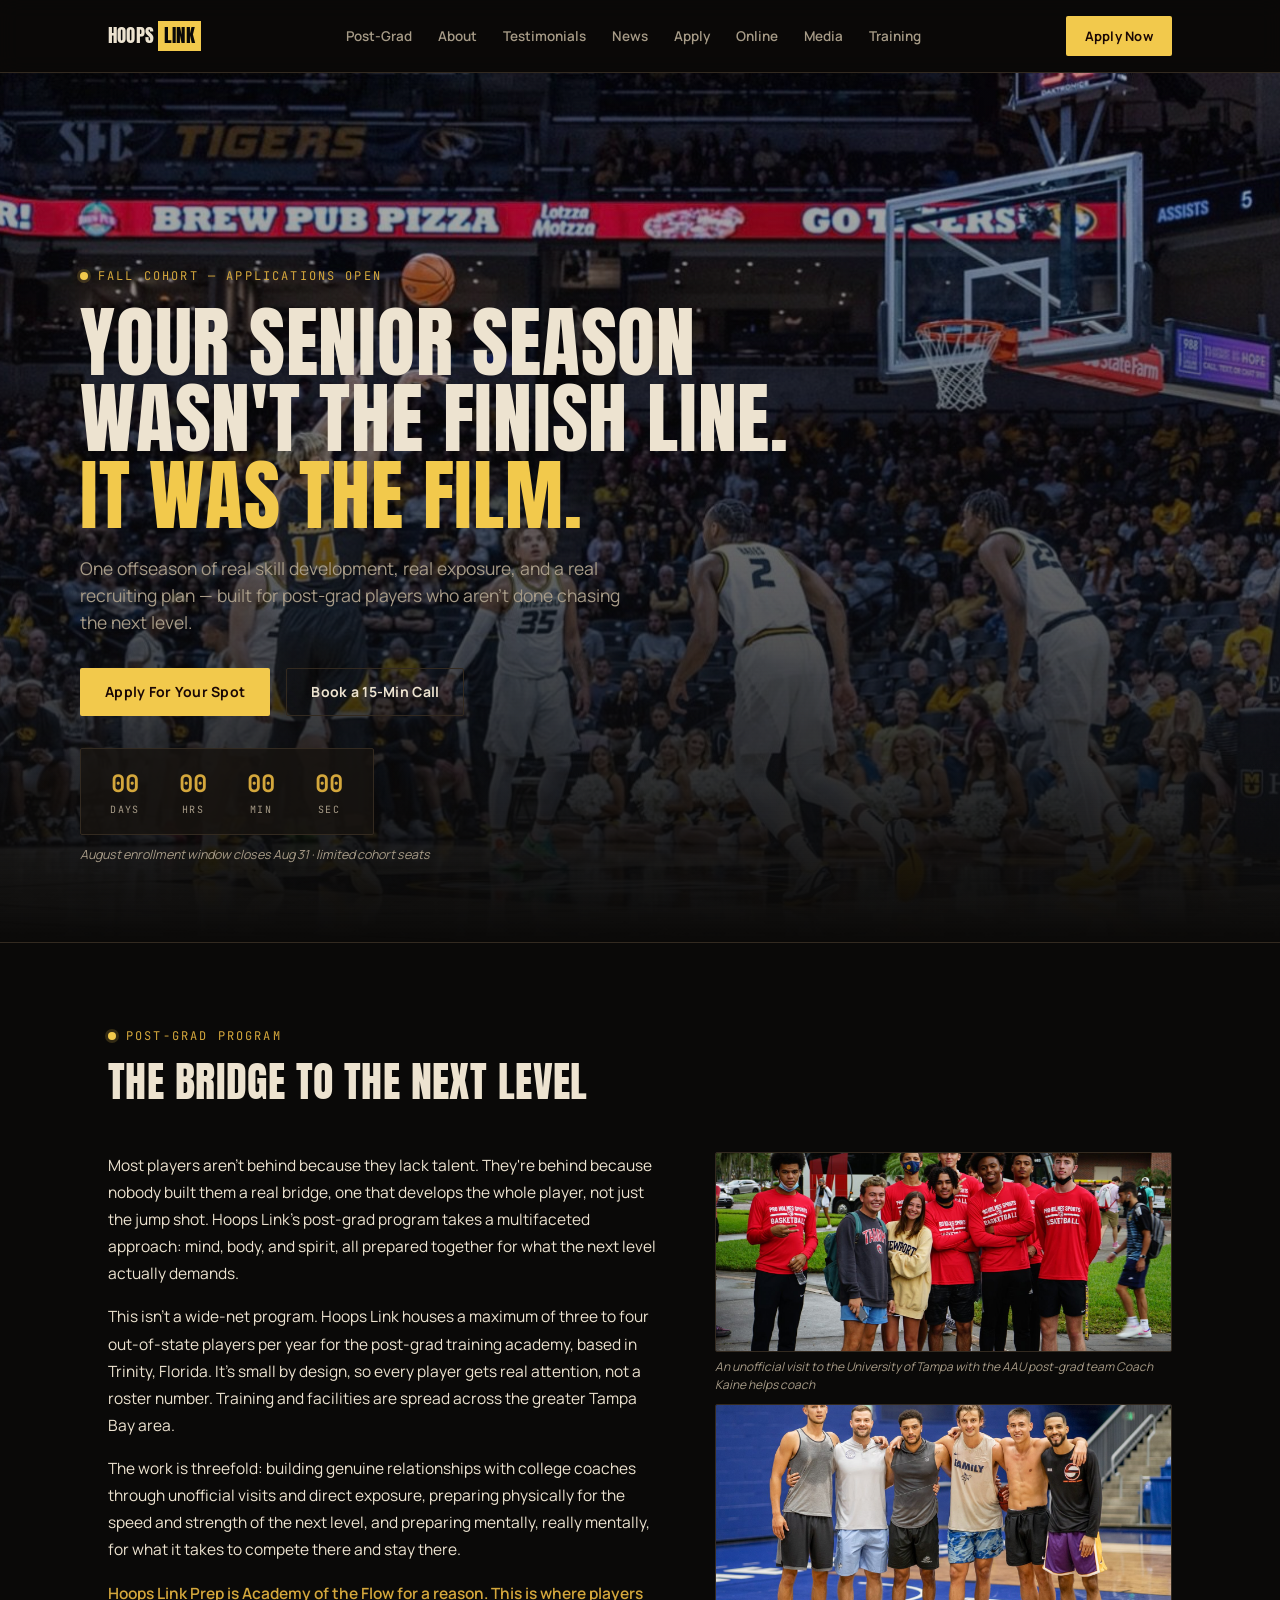
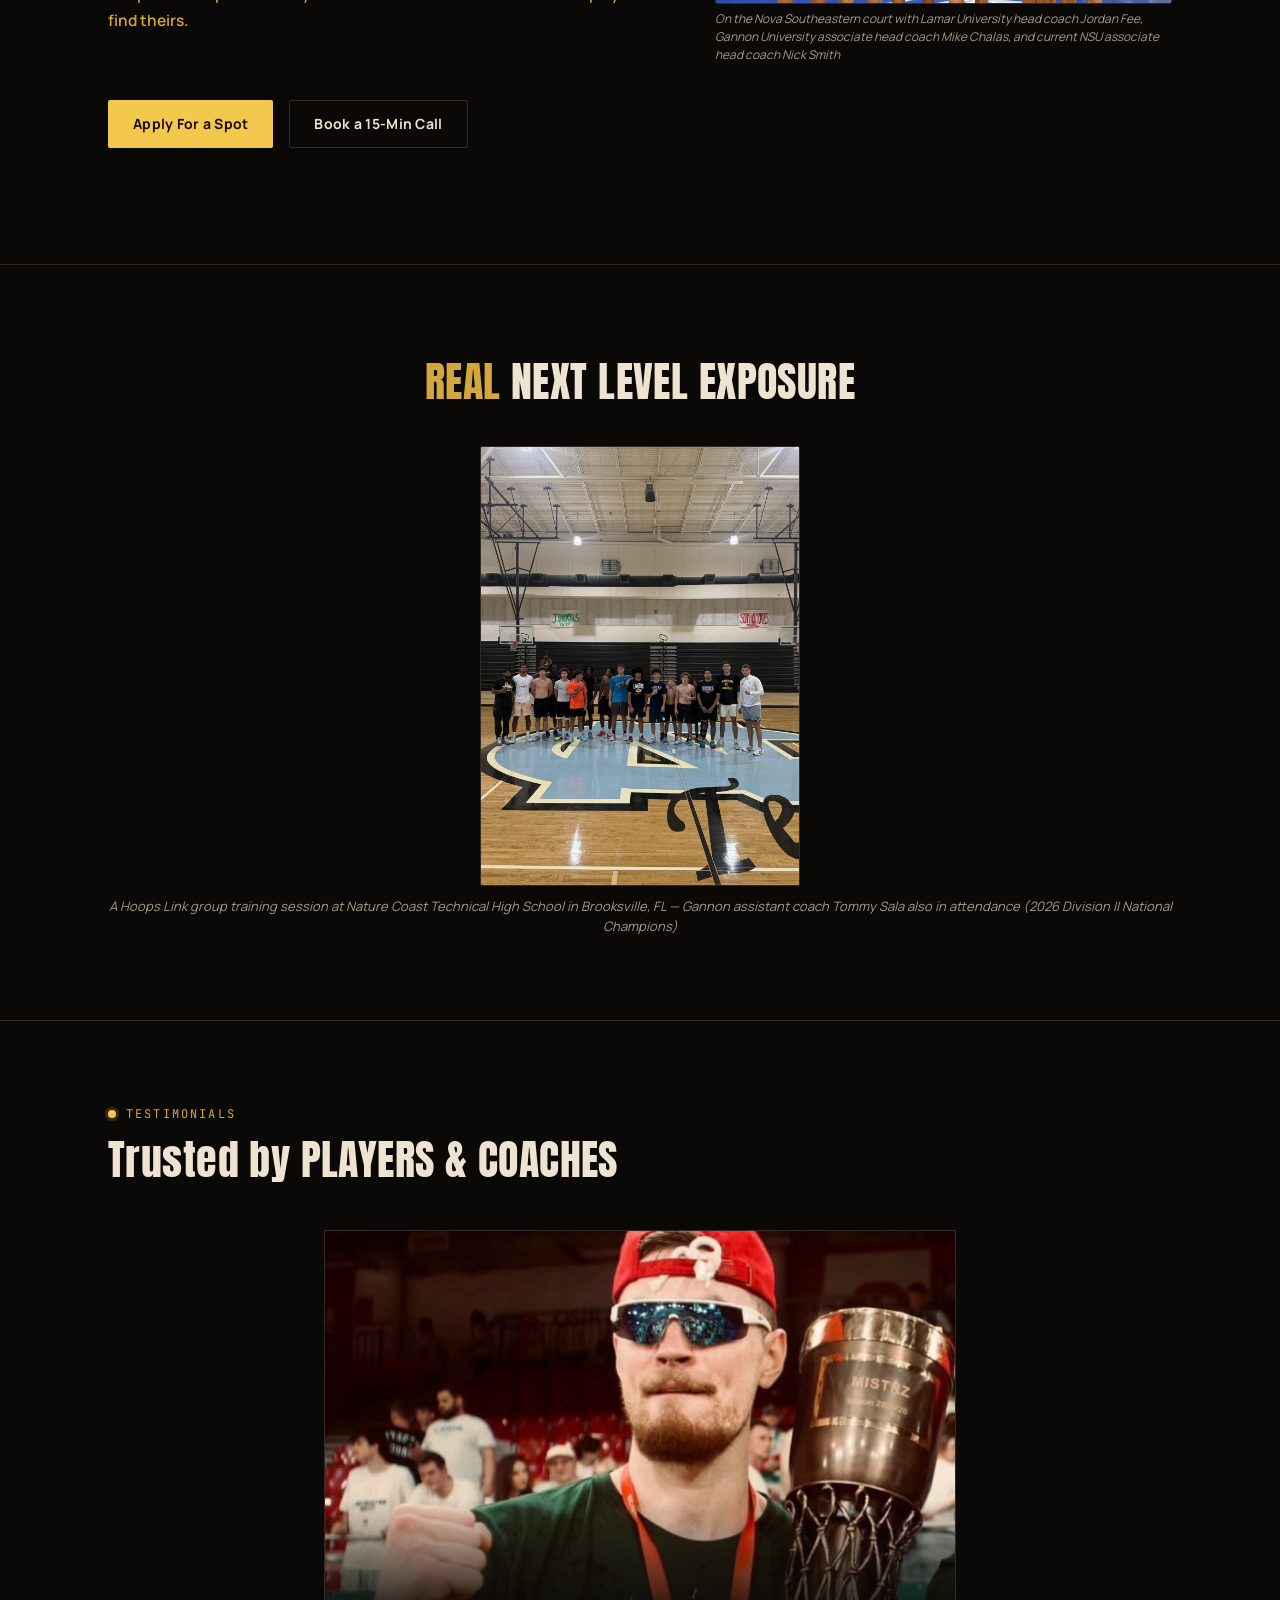
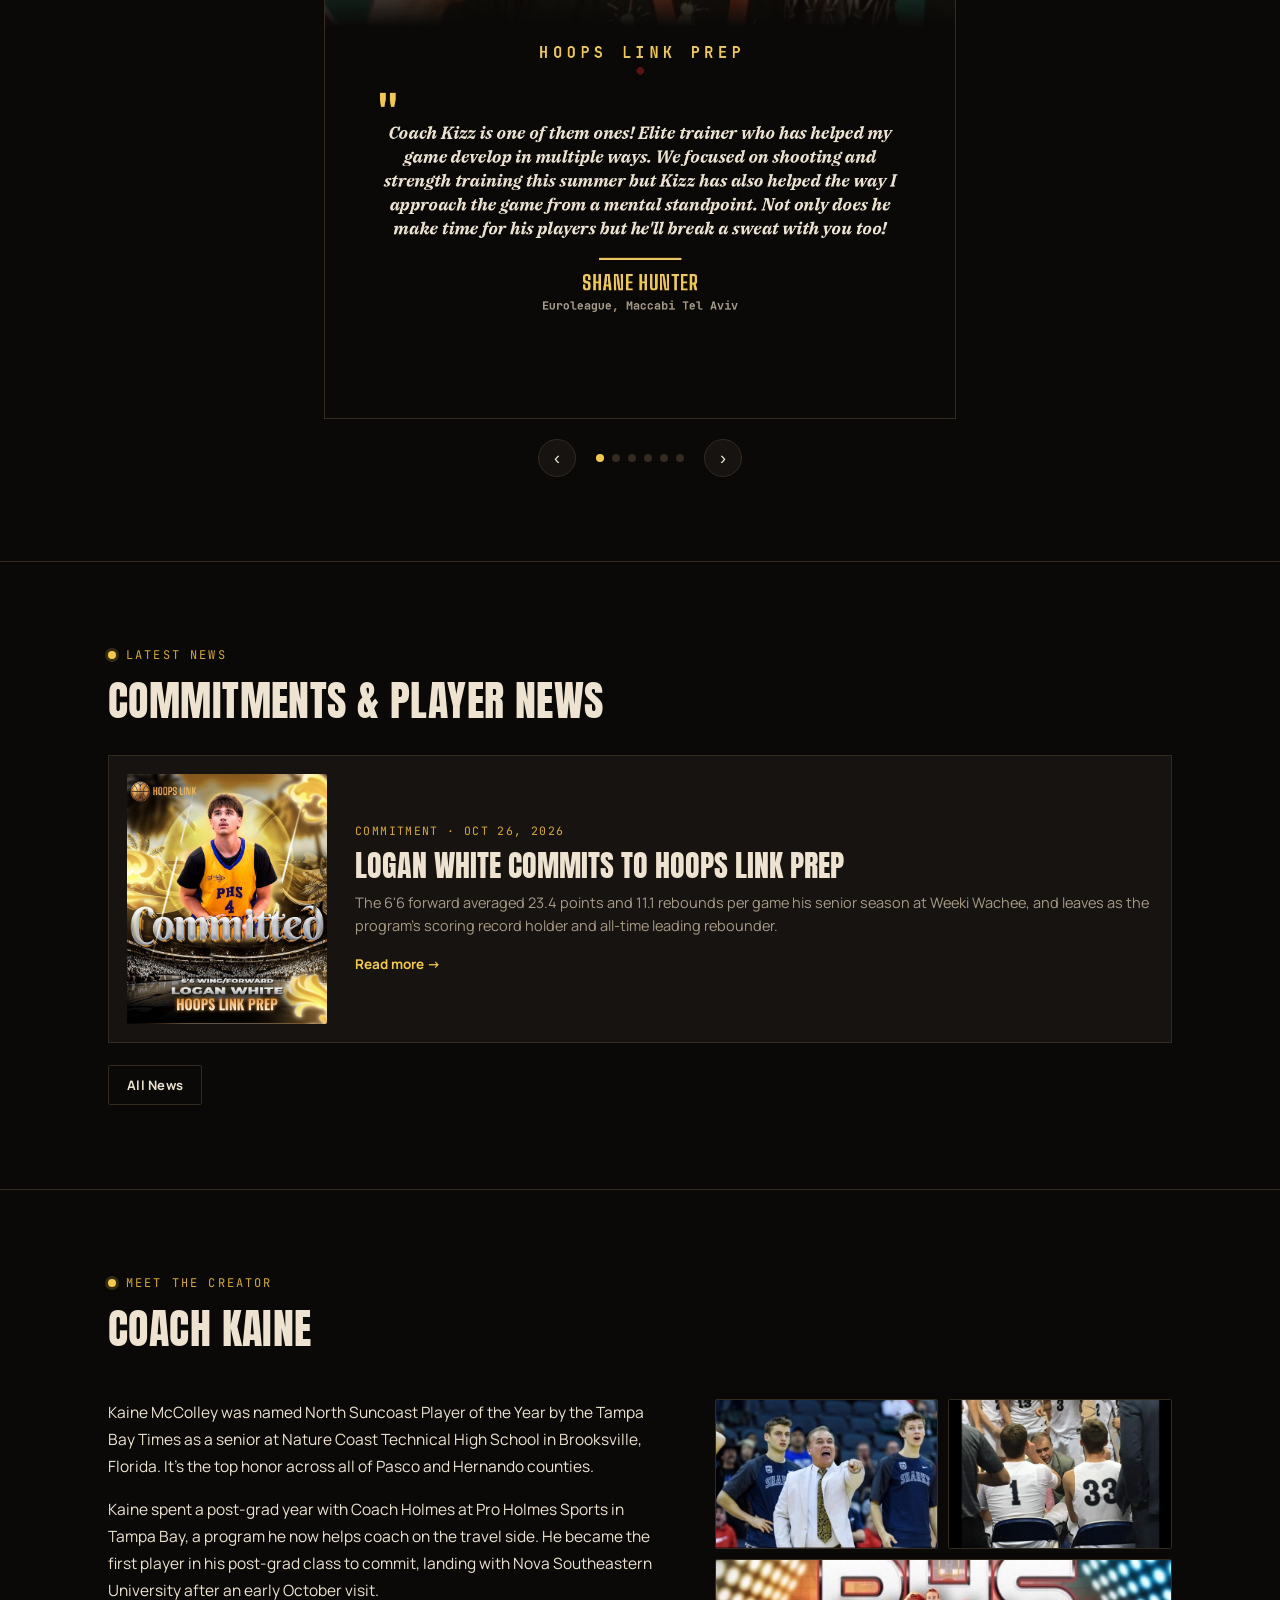
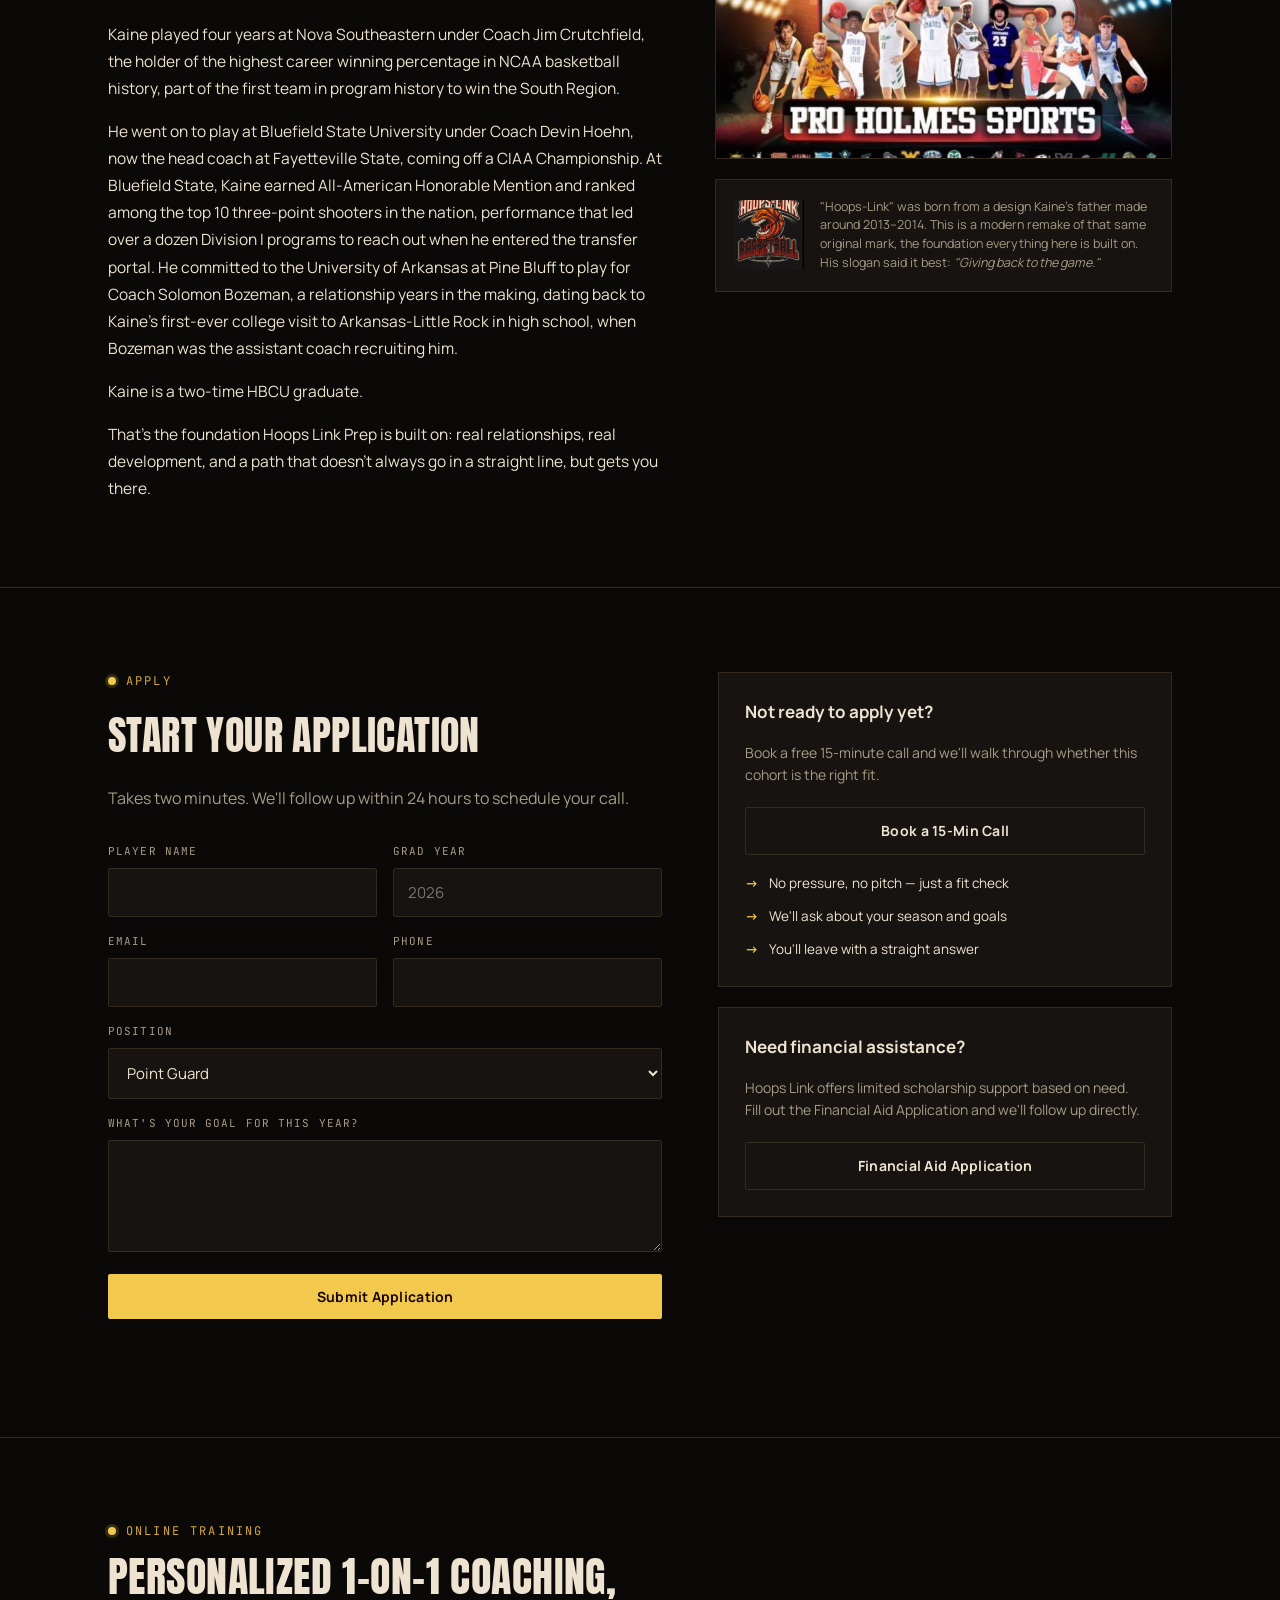
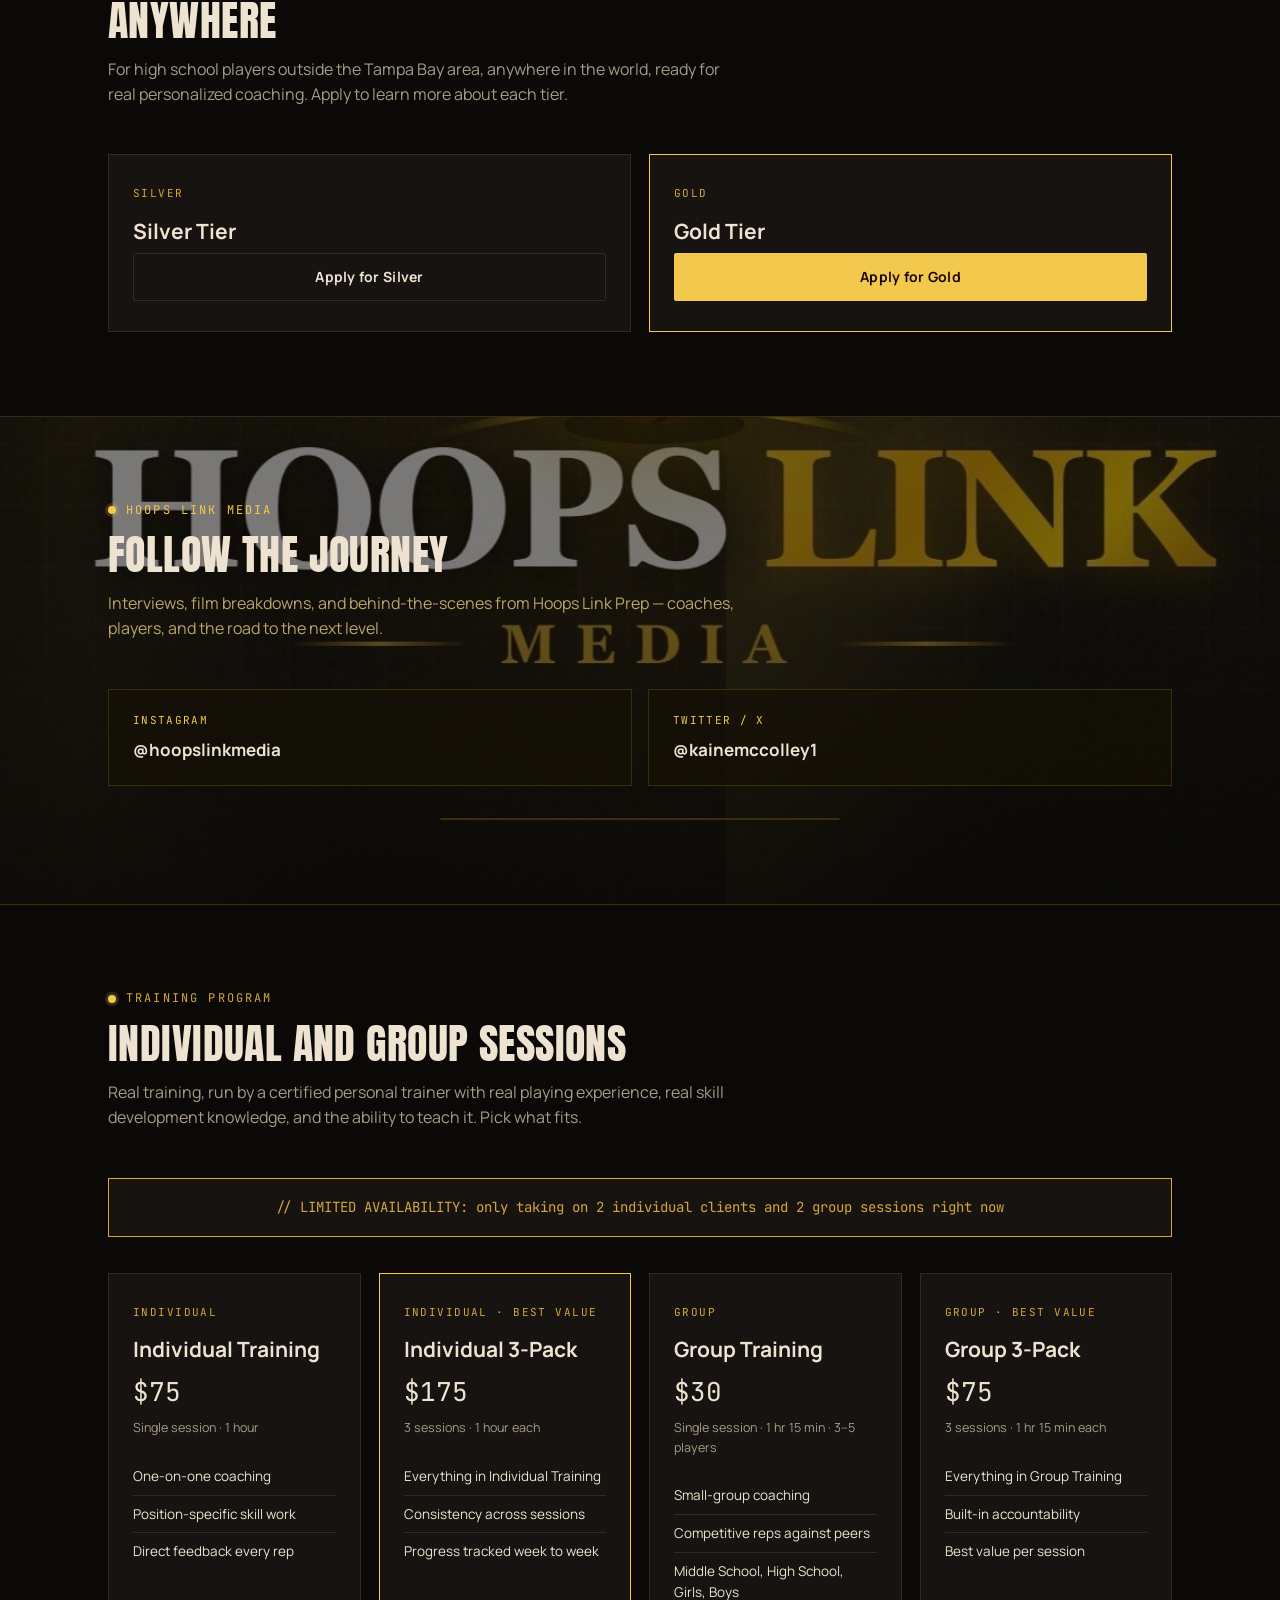
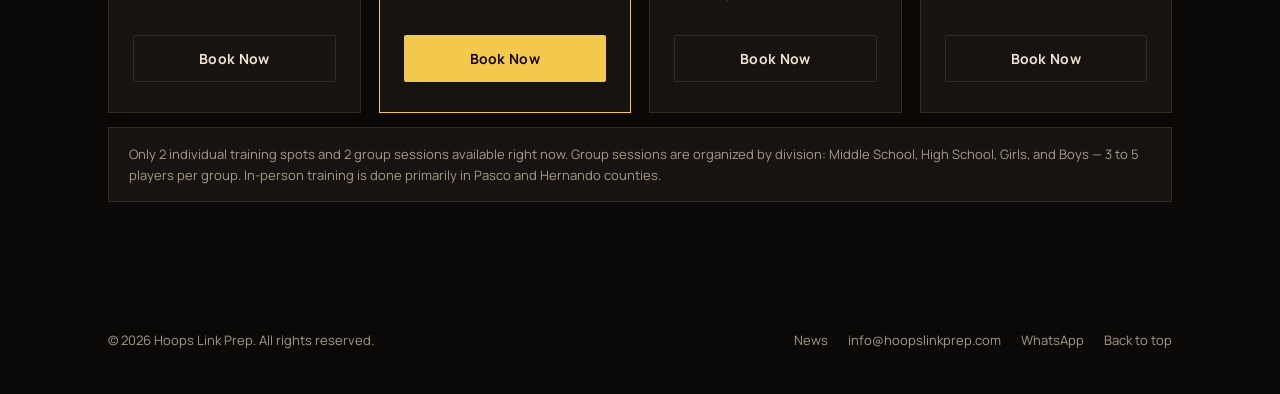
==== index.html @ 7c8de632 "Add News section with Logan White commitment post - New /news page and first article (Logan White co" ====
<!DOCTYPE html>
<html lang="en">
<head>
<!-- Google tag (gtag.js) -->
<script async src="https://www.googletagmanager.com/gtag/js?id=G-XSJRLJCHDC"></script>
<script>
  window.dataLayer = window.dataLayer || [];
  function gtag(){dataLayer.push(arguments);}
  gtag('js', new Date());
  gtag('config', 'G-XSJRLJCHDC');
</script>
<meta charset="UTF-8">
<meta name="viewport" content="width=device-width, initial-scale=1.0">
<title>Hoops Link Prep — Post-Grad Basketball Prep Program</title>
<link rel="icon" href="images/favicon.ico" sizes="any">
<link rel="icon" type="image/png" sizes="16x16" href="images/icon-16.png">
<link rel="icon" type="image/png" sizes="32x32" href="images/icon-32.png">
<link rel="icon" type="image/png" sizes="192x192" href="images/icon-192.png">
<link rel="apple-touch-icon" sizes="180x180" href="images/icon-180.png">
<meta property="og:title" content="Hoops Link Prep — Post-Grad Basketball Prep Program">
<meta property="og:description" content="Real skill development, real exposure, and a real recruiting plan for post-grad players ready for the next level.">
<meta property="og:image" content="https://hoopslinkprep.com/images/academy-flow-kiz.jpg">
<meta property="og:url" content="https://hoopslinkprep.com">
<meta property="og:type" content="website">
<meta name="twitter:card" content="summary_large_image">
<meta name="twitter:title" content="Hoops Link Prep — Post-Grad Basketball Prep Program">
<meta name="twitter:description" content="Real skill development, real exposure, and a real recruiting plan for post-grad players ready for the next level.">
<meta name="twitter:image" content="https://hoopslinkprep.com/images/academy-flow-kiz.jpg">
<meta name="description" content="Hoops Link Prep is a post-grad basketball prep program in Trinity, Florida (greater Tampa Bay) founded by Coach Kaine McColley, with in-person and online individual and group training.">
<link rel="canonical" href="https://hoopslinkprep.com/">
<script type="application/ld+json">
{
  "@context": "https://schema.org",
  "@type": "SportsOrganization",
  "name": "Hoops Link Prep",
  "url": "https://hoopslinkprep.com",
  "logo": "https://hoopslinkprep.com/images/icon-512.png",
  "image": "https://hoopslinkprep.com/images/academy-flow-kiz.jpg",
  "description": "Post-grad basketball prep program and basketball training in Trinity, Florida and the greater Tampa Bay area.",
  "sport": "Basketball",
  "email": "info@hoopslinkprep.com",
  "address": {
    "@type": "PostalAddress",
    "addressLocality": "Trinity",
    "addressRegion": "FL",
    "addressCountry": "US"
  },
  "areaServed": "Tampa Bay, Florida",
  "founder": {
    "@type": "Person",
    "name": "Kaine McColley",
    "jobTitle": "Founder and Head Coach",
    "sameAs": ["https://twitter.com/kainemccolley1"]
  },
  "sameAs": ["https://instagram.com/hoopslinkmedia"]
}
</script>
<link rel="preconnect" href="https://fonts.googleapis.com">
<link rel="preconnect" href="https://fonts.gstatic.com" crossorigin>
<link href="https://fonts.googleapis.com/css2?family=Anton&family=Bevan&family=JetBrains+Mono:wght@400;500;700&family=Manrope:wght@400;500;600;700;800&display=swap" rel="stylesheet">
<style>
  :root{
    --bg:#0A0908;
    --bg-elev:#171310;
    --bg-elev-2:#1F1A15;
    --red:#8C6D1F;
    --red-bright:#F2C94C;
    --maroon:#8C6D1F;
    --cream:#EDE3D0;
    --mute:#A79B87;
    --line:#332A20;
    --radius:2px;
    --gold:#D4A73C;
    --gold-bright:#F2C94C;
    --gold-dark:#8C6D1F;
  }
  *{box-sizing:border-box;}
  html{scroll-behavior:smooth;}
  body{
    margin:0;
    background:var(--bg);
    color:var(--cream);
    font-family:'Manrope',sans-serif;
    font-weight:400;
    line-height:1.55;
    -webkit-font-smoothing:antialiased;
  }
  img,svg{display:block;max-width:100%;}
  a{color:inherit;}
  .display{
    font-family:'Anton',sans-serif;
    text-transform:uppercase;
    letter-spacing:0.01em;
    font-weight:400;
  }
  .mono{font-family:'JetBrains Mono',monospace;}
  .wrap{max-width:1120px;margin:0 auto;padding:0 28px;}
  .eyebrow{
    font-family:'JetBrains Mono',monospace;
    font-size:12px;letter-spacing:0.18em;text-transform:uppercase;
    color:var(--gold);
    display:flex;align-items:center;gap:10px;
  }
  .eyebrow::before{
    content:"";width:8px;height:8px;background:var(--red-bright);
    display:inline-block;border-radius:50%;
    box-shadow:0 0 0 3px rgba(242,201,76,0.18);
  }
  ::selection{background:var(--red-bright);color:var(--bg);}
  :focus-visible{outline:2px solid var(--gold);outline-offset:3px;}

  header{
    position:sticky;top:0;z-index:50;
    background:rgba(10,9,8,0.9);
    backdrop-filter:blur(10px);
    border-bottom:1px solid var(--line);
  }
  nav{display:flex;align-items:center;justify-content:space-between;padding:16px 28px;max-width:1120px;margin:0 auto;}
  .logo{font-family:'Anton',sans-serif;font-size:19px;text-decoration:none;display:flex;letter-spacing:0.01em;}
  .logo span:first-child{color:var(--cream);}
  .logo span:last-child{color:var(--bg);background:var(--red-bright);padding:0 6px;margin-left:4px;}
  .navlinks{display:none;gap:26px;font-size:13.5px;font-weight:600;}
  .navlinks a{text-decoration:none;color:var(--mute);transition:color .15s;}
  .navlinks a:hover{color:var(--cream);}
  @media(min-width:900px){.navlinks{display:flex;}}
  .btn{
    font-family:'Manrope',sans-serif;font-weight:700;font-size:14px;letter-spacing:0.02em;
    padding:12px 24px;border-radius:var(--radius);border:1px solid transparent;cursor:pointer;
    text-decoration:none;display:inline-flex;align-items:center;justify-content:center;gap:8px;
    transition:transform .15s ease, background .15s ease, border-color .15s ease;
  }
  .btn-primary{background:var(--red-bright);color:#1a0705;}
  .btn-primary:hover{background:#ff4d33;transform:translateY(-1px);}
  .btn-outline{border-color:var(--line);color:var(--cream);background:transparent;}
  .btn-outline:hover{border-color:var(--gold);color:var(--gold);}
  .btn-gold{background:var(--gold-bright);color:#2b2005;}
  .btn-gold:hover{background:#ffd965;transform:translateY(-1px);}
  .btn-sm{padding:9px 18px;font-size:13px;}

  section{padding:84px 0;border-bottom:1px solid var(--line);}
  .section-head{max-width:640px;margin-bottom:48px;}
  .section-head h2{font-size:clamp(28px,4vw,42px);margin:14px 0 0;line-height:1.05;}
  .section-head p{color:var(--mute);font-size:16px;margin-top:14px;}

  /* HERO */
  .hero{position:relative;overflow:hidden;border-bottom:1px solid var(--line);}
  .hero-bg{
    position:absolute;inset:0;
    background:linear-gradient(180deg, rgba(10,9,8,0.25) 0%, rgba(10,9,8,0.65) 60%, var(--bg) 100%), url('images/mizzou-action.jpg');
    background-size:cover;background-position:center 30%;
  }
  .hero-inner{position:relative;z-index:2;padding:110px 0 78px;}
  .hero h1{font-size:clamp(38px,6.6vw,78px);line-height:0.98;margin:18px 0 22px;max-width:900px;}
  .hero h1 .accent{color:var(--red-bright);}
  .hero p.lede{max-width:560px;font-size:17.5px;color:var(--mute);margin:0 0 32px;}
  .hero-ctas{display:flex;gap:16px;flex-wrap:wrap;margin-bottom:32px;}
  .clock{display:inline-flex;gap:20px;padding:16px 20px;background:rgba(23,19,16,0.85);border:1px solid var(--line);border-radius:var(--radius);}
  .clock-unit{text-align:center;min-width:48px;}
  .clock-num{font-family:'JetBrains Mono',monospace;font-size:24px;font-weight:700;color:var(--gold);}
  .clock-label{font-family:'JetBrains Mono',monospace;font-size:10px;letter-spacing:0.14em;color:var(--mute);text-transform:uppercase;}
  .clock-note{font-size:12.5px;color:var(--mute);margin-top:10px;font-style:italic;}

  /* ABOUT */
  .about-grid{display:grid;grid-template-columns:1.1fr 0.9fr;gap:48px;align-items:start;}
  @media(max-width:860px){.about-grid{grid-template-columns:1fr;}}
  .about-grid p{color:var(--cream);font-size:15.5px;line-height:1.75;margin:0 0 16px;}
  .about-grid p:last-of-type{margin-bottom:0;}
  .photo-stack{display:grid;grid-template-columns:1fr 1fr;gap:10px;}
  .photo-stack img{border-radius:var(--radius);border:1px solid var(--line);object-fit:cover;width:100%;height:150px;}
  .photo-stack .wide{grid-column:1/-1;height:200px;}
  .photo-stack figure{margin:0;grid-column:1/-1;}
  .photo-stack figcaption{font-family:'Manrope',sans-serif;font-style:italic;font-size:12px;color:var(--mute);margin-top:6px;line-height:1.5;}
  .legacy-box{margin-top:20px;background:var(--bg-elev);border:1px solid var(--line);padding:18px;display:flex;gap:16px;align-items:center;}
  .legacy-box img{width:70px;height:70px;object-fit:cover;border-radius:var(--radius);flex-shrink:0;}
  .legacy-box p{font-size:12.5px;color:var(--mute);margin:0;line-height:1.5;}

  /* ROSTER / PILLAR GRID */
  .roster-grid{display:grid;grid-template-columns:repeat(auto-fit,minmax(240px,1fr));gap:1px;background:var(--line);border:1px solid var(--line);}
  .roster-item{background:var(--bg);padding:30px 24px;}
  .roster-num{font-family:'JetBrains Mono',monospace;color:var(--red-bright);font-size:12px;margin-bottom:12px;}
  .roster-item h3{font-size:17px;margin:0 0 10px;font-weight:700;}
  .roster-item p{color:var(--mute);font-size:14px;margin:0;line-height:1.6;}

  .full-photo{width:100%;border-radius:var(--radius);border:1px solid var(--line);margin:32px 0 0;height:280px;object-fit:cover;object-position:center 25%;}
  .full-photo.portrait{width:320px;height:440px;margin-left:auto;margin-right:auto;object-position:center 15%;}
  .photo-caption{font-family:'Manrope',sans-serif;font-style:italic;font-size:13px;color:var(--mute);margin-top:10px;}
  .photo-caption.center{text-align:center;}

  /* TRAINING PRICING */
  .price-grid{display:grid;grid-template-columns:repeat(auto-fit,minmax(250px,1fr));gap:18px;margin-top:36px;}
  .price-card{background:var(--bg-elev);border:1px solid var(--line);padding:30px 24px;display:flex;flex-direction:column;}
  .price-card.feat{border-color:var(--red-bright);}
  .price-tier{font-family:'JetBrains Mono',monospace;font-size:11px;color:var(--gold);letter-spacing:0.13em;margin-bottom:12px;}
  .price-card h3{font-size:21px;margin:0 0 6px;}
  .price-amt{font-family:'JetBrains Mono',monospace;font-size:26px;color:var(--cream);margin-bottom:6px;}
  .price-sub{font-size:12.5px;color:var(--mute);margin-bottom:20px;}
  .price-list{list-style:none;padding:0;margin:0 0 24px;flex:1;}
  .price-list li{font-size:13.5px;color:var(--cream);padding:8px 0;border-top:1px solid var(--line);}
  .price-list li:first-child{border-top:none;}
  .groups-note{margin-top:14px;background:var(--bg-elev);border:1px solid var(--line);padding:16px 20px;font-size:13px;color:var(--mute);font-family:'Manrope',sans-serif;}

  /* TESTIMONIALS */

  .testi-carousel{position:relative;max-width:640px;margin:0 auto;}
  .testi-track-wrap{overflow:hidden;}
  .testi-track{display:flex;transition:transform 0.4s cubic-bezier(0.4,0,0.2,1);}
  .testi-slide{flex:0 0 100%;padding:0 4px;box-sizing:border-box;}
  .testi-card{background:var(--bg-elev);border:1px solid var(--line);padding:24px;min-height:180px;display:flex;flex-direction:column;justify-content:center;}
  .testi-graphic-card{padding:0;background:transparent;border:1px solid var(--line);overflow:hidden;}
  .testi-graphic-card img{width:100%;display:block;}
  .testi-card blockquote{margin:0 0 14px;font-size:13.5px;line-height:1.65;color:var(--cream);}
  .testi-card cite{font-style:normal;font-family:'JetBrains Mono',monospace;font-size:11.5px;color:var(--mute);display:block;}
  .testi-avatar-row{display:flex;align-items:center;gap:16px;margin-top:8px;}
  .testi-card-photo{width:100%;height:auto;max-height:420px;object-fit:contain;background:var(--bg);border-radius:var(--radius);border:1px solid var(--line);margin-bottom:16px;display:block;}
  .testi-card cite a{color:var(--gold);text-decoration:none;border-bottom:1px solid transparent;transition:border-color .15s;}
  .testi-card cite a:hover{border-color:var(--gold);}
  .testi-card cite b{color:var(--gold);font-weight:600;}
  .testi-card.pending{border-style:dashed;display:flex;align-items:center;justify-content:center;text-align:center;color:var(--mute);font-size:13px;font-family:'JetBrains Mono',monospace;}
  .carousel-controls{display:flex;align-items:center;justify-content:center;gap:20px;margin-top:20px;}
  .carousel-arrow{
    background:var(--bg-elev);border:1px solid var(--line);color:var(--cream);
    width:38px;height:38px;border-radius:50%;cursor:pointer;
    display:flex;align-items:center;justify-content:center;font-size:18px;
    transition:border-color .15s, color .15s;
  }
  .carousel-arrow:hover{border-color:var(--gold);color:var(--gold);}
  .carousel-dots{display:flex;gap:8px;}
  .carousel-dot{width:8px;height:8px;border-radius:50%;background:var(--line);border:none;padding:0;cursor:pointer;transition:background .15s;}
  .carousel-dot.active{background:var(--gold-bright);}

  /* LATEST NEWS */
  .news-teaser{display:grid;grid-template-columns:200px 1fr;gap:28px;align-items:center;background:var(--bg-elev);border:1px solid var(--line);padding:18px;text-decoration:none;transition:border-color .15s;}
  .news-teaser:hover{border-color:var(--gold);}
  .news-teaser img{width:100%;height:auto;aspect-ratio:4/5;object-fit:cover;border-radius:var(--radius);}
  .news-teaser h3{font-family:'Anton',sans-serif;text-transform:uppercase;font-weight:400;font-size:clamp(22px,3vw,30px);line-height:1.08;margin:10px 0;}
  .news-teaser p{color:var(--mute);font-size:14.5px;margin:0 0 14px;}
  .news-teaser .news-meta{font-family:'JetBrains Mono',monospace;font-size:11.5px;letter-spacing:0.12em;text-transform:uppercase;color:var(--gold);}
  .news-teaser .read-more{font-weight:700;font-size:13.5px;color:var(--gold-bright);}
  @media(max-width:620px){.news-teaser{grid-template-columns:1fr;}}

  /* MEDIA SECTION — scoped gold override */
  .media-section{
    --bg-elev:#141005;
    --line:#3A2E0A;
    --mute:#B8A66B;
    position:relative;
    background:#0A0805;
    overflow:hidden;
  }
  .media-bg{position:absolute;inset:0;background:linear-gradient(180deg, rgba(10,8,5,0.25), rgba(10,8,5,0.75)), url('images/media-bg-gold.jpg');background-size:cover;background-position:center 20%;opacity:0.95;}
  .media-inner{position:relative;z-index:2;}
  .media-section .eyebrow{color:var(--gold-bright);}
  .media-section .eyebrow::before{background:var(--gold-bright);box-shadow:0 0 0 3px rgba(242,201,76,0.18);}
  .media-links{display:flex;gap:16px;flex-wrap:wrap;margin-top:28px;}
  .media-card{background:rgba(20,16,5,0.7);border:1px solid var(--line);padding:22px 24px;flex:1;min-width:220px;text-decoration:none;transition:border-color .15s;}
  .media-card:hover{border-color:var(--gold-bright);}
  .media-card .platform{font-family:'JetBrains Mono',monospace;font-size:11px;color:var(--gold-bright);letter-spacing:0.12em;margin-bottom:8px;}
  .media-card .handle{font-size:17px;font-weight:700;color:var(--cream);}

  /* APPLY */
  .apply-grid{display:grid;grid-template-columns:1.1fr 0.9fr;gap:56px;align-items:start;}
  @media(max-width:860px){.apply-grid{grid-template-columns:1fr;}}
  form{display:grid;gap:16px;}
  .field{display:grid;gap:8px;}
  .field label{font-family:'JetBrains Mono',monospace;font-size:11px;letter-spacing:0.1em;text-transform:uppercase;color:var(--mute);}
  .field input,.field select,.field textarea{
    background:var(--bg-elev);border:1px solid var(--line);color:var(--cream);padding:13px 14px;
    font-family:'Manrope',sans-serif;font-size:15px;border-radius:var(--radius);
  }
  .field input:focus,.field select:focus,.field textarea:focus{border-color:var(--gold);outline:none;}
  .row2{display:grid;grid-template-columns:1fr 1fr;gap:16px;}
  @media(max-width:520px){.row2{grid-template-columns:1fr;}}
  .form-msg{font-family:'JetBrains Mono',monospace;font-size:13px;color:var(--gold);min-height:18px;}
  .side-card{background:var(--bg-elev);border:1px solid var(--line);padding:26px;}
  .side-card h3{margin-top:0;font-size:17px;}
  .side-card p{color:var(--mute);font-size:14px;}
  .side-list{list-style:none;padding:0;margin:18px 0 0;display:grid;gap:12px;}
  .side-list li{display:flex;gap:10px;font-size:13.5px;color:var(--cream);}
  .side-list li::before{content:"→";color:var(--red-bright);font-weight:700;}

  footer{padding:44px 0;}
  .foot-grid{display:flex;justify-content:space-between;flex-wrap:wrap;gap:22px;align-items:center;}
  .foot-grid p{color:var(--mute);font-size:13px;margin:0;}
  .foot-links{display:flex;gap:20px;font-size:13px;}
  .foot-links a{text-decoration:none;color:var(--mute);}
  .foot-links a:hover{color:var(--cream);}

  @media (prefers-reduced-motion: reduce){html{scroll-behavior:auto;}*{transition:none !important;}}
</style>
</head>
<body>

<header>
  <nav>
    <a href="#top" class="logo"><span>HOOPS</span><span>LINK</span></a>
    <div class="navlinks">
      <a href="#post-grad">Post-Grad</a>
      <a href="#about">About</a>
      <a href="#testimonials">Testimonials</a>
      <a href="/news/">News</a>
      <a href="#apply">Apply</a>
      <a href="#online-training">Online</a>
      <a href="#media">Media</a>
      <a href="#training">Training</a>
    </div>
    <a href="#apply" class="btn btn-primary btn-sm">Apply Now</a>
  </nav>
</header>

<main id="top">



  <!-- HERO -->
  <section class="hero" style="padding-bottom:0;">
    <div class="hero-bg"></div>
    <div class="wrap hero-inner">
      <span class="eyebrow">FALL COHORT — APPLICATIONS OPEN</span>
      <h1 class="display">YOUR SENIOR SEASON<br>WASN'T THE FINISH LINE.<br><span class="accent">IT WAS THE FILM.</span></h1>
      <p class="lede">One offseason of real skill development, real exposure, and a real recruiting plan — built for post-grad players who aren't done chasing the next level.</p>
      <div class="hero-ctas">
        <a href="#apply" class="btn btn-primary">Apply For Your Spot</a>
        <a href="https://calendly.com/hoopslinkbiz/30min" target="_blank" rel="noopener" class="btn btn-outline">Book a 15-Min Call</a>
      </div>
      <div class="clock" id="clock" aria-label="Time remaining to apply this month">
        <div class="clock-unit"><div class="clock-num" id="c-days">--</div><div class="clock-label">Days</div></div>
        <div class="clock-unit"><div class="clock-num" id="c-hours">--</div><div class="clock-label">Hrs</div></div>
        <div class="clock-unit"><div class="clock-num" id="c-mins">--</div><div class="clock-label">Min</div></div>
        <div class="clock-unit"><div class="clock-num" id="c-secs">--</div><div class="clock-label">Sec</div></div>
      </div>
      <div class="clock-note">August enrollment window closes Aug 31 · limited cohort seats</div>
    </div>
  </section>

  <!-- POST-GRAD PROGRAM -->
  <section id="post-grad">
    <div class="wrap">
      <div class="section-head">
        <span class="eyebrow">Post-Grad Program</span>
        <h2 class="display">The bridge to the next level</h2>
      </div>
      <div class="about-grid">
        <div>
          <p>Most players aren't behind because they lack talent. They're behind because nobody built them a real bridge, one that develops the whole player, not just the jump shot. Hoops Link's post-grad program takes a multifaceted approach: mind, body, and spirit, all prepared together for what the next level actually demands.</p>
          <p>This isn't a wide-net program. Hoops Link houses a maximum of three to four out-of-state players per year for the post-grad training academy, based in Trinity, Florida. It's small by design, so every player gets real attention, not a roster number. Training and facilities are spread across the greater Tampa Bay area.</p>
          <p>The work is threefold: building genuine relationships with college coaches through unofficial visits and direct exposure, preparing physically for the speed and strength of the next level, and preparing mentally, really mentally, for what it takes to compete there and stay there.</p>
          <p style="color:var(--gold);font-weight:600;">Hoops Link Prep is Academy of the Flow for a reason. This is where players find theirs.</p>
        </div>
        <div>
          <div class="photo-stack">
            <figure>
              <img src="images/pro-holmes-tampa.jpg" alt="Players on an unofficial campus tour at University of Tampa" class="wide">
              <figcaption>An unofficial visit to the University of Tampa with the AAU post-grad team Coach Kaine helps coach</figcaption>
            </figure>
            <figure>
              <img src="images/nsu-team-coaches.jpg" alt="Coach Kaine with Nova Southeastern coaching staff, including associate head coach Nick Smith and Lamar University head coach Jordan Fee" class="wide">
              <figcaption>On the Nova Southeastern court with Lamar University head coach Jordan Fee, Gannon University associate head coach Mike Chalas, and current NSU associate head coach Nick Smith</figcaption>
            </figure>
          </div>
        </div>
      </div>
      <div class="hero-ctas" style="margin-top:36px;">
        <a href="#apply" class="btn btn-primary">Apply For a Spot</a>
        <a href="https://calendly.com/hoopslinkbiz/30min" target="_blank" rel="noopener" class="btn btn-outline">Book a 15-Min Call</a>
      </div>
    </div>
  </section>

  <section>
    <div class="wrap">
      <h2 class="display" style="text-align:center;font-size:clamp(28px,4vw,42px);margin:0 0 28px;"><span style="color:var(--gold);">REAL</span> NEXT LEVEL EXPOSURE</h2>
      <img src="images/nature-coast-group.jpg" alt="Hoops Link group training session at Nature Coast Technical High School in Brooksville, Florida, with Gannon assistant coach Tommy Sala in attendance" class="full-photo portrait">
      <div class="photo-caption center">A Hoops Link group training session at Nature Coast Technical High School in Brooksville, FL — Gannon assistant coach Tommy Sala also in attendance (2026 Division II National Champions)</div>
    </div>
  </section>

  <!-- TESTIMONIALS -->
  <section id="testimonials">
    <div class="wrap">
      <div class="section-head">
        <span class="eyebrow">Testimonials</span>
        <h2 class="display"><span style="text-transform:none;">Trusted by</span> players & coaches</h2>
      </div>

      <div class="testi-carousel">
        <div class="testi-track-wrap">
          <div class="testi-track" id="testi-track">
            <div class="testi-slide">
              <div class="testi-card testi-graphic-card">
                <img src="images/testimonial-shane-card.jpg" alt="Shane Hunter testimonial">
              </div>
            </div>
            <div class="testi-slide">
              <div class="testi-card testi-graphic-card">
                <img src="images/testimonial-bozeman-card.jpg" alt="Coach Solomon Bozeman testimonial">
              </div>
            </div>
            <div class="testi-slide">
              <div class="testi-card testi-graphic-card">
                <img src="images/testimonial-fee-card.jpg" alt="Coach Jordan Fee testimonial">
              </div>
            </div>
            <div class="testi-slide">
              <div class="testi-card testi-graphic-card">
                <img src="images/testimonial-rey-card.jpg" alt="Rey Idowu testimonial">
              </div>
            </div>
            <div class="testi-slide">
              <div class="testi-card testi-graphic-card">
                <img src="images/testimonial-nicksmith1-card.jpg" alt="Coach Nick Smith testimonial">
              </div>
            </div>
            <div class="testi-slide">
              <div class="testi-card" style="padding:16px;">
                <div style="font-family:'JetBrains Mono',monospace;font-size:11px;color:var(--gold);letter-spacing:1px;margin-bottom:10px;text-align:center;">HIGHLIGHT TAPE — HOOPS LINK TRAINING ACADEMY</div>
                <blockquote class="instagram-media" data-instgrm-permalink="https://www.instagram.com/reel/DXe9tdvjP4l/" data-instgrm-version="14" style="background:#000; border:1px solid var(--line); border-radius:var(--radius); margin:0 auto; width:100%; max-width:400px;"></blockquote>
              </div>
            </div>
          </div>
        </div>
        <div class="carousel-controls">
          <button class="carousel-arrow" id="testi-prev" aria-label="Previous testimonial">‹</button>
          <div class="carousel-dots" id="testi-dots"></div>
          <button class="carousel-arrow" id="testi-next" aria-label="Next testimonial">›</button>
        </div>
      </div>
    </div>
  </section>

  <!-- LATEST NEWS -->
  <section id="news">
    <div class="wrap">
      <div class="section-head" style="margin-bottom:32px;">
        <span class="eyebrow">Latest News</span>
        <h2 class="display">Commitments &amp; player news</h2>
      </div>
      <a href="/news/logan-white-commits.html" class="news-teaser">
        <img src="images/news/logan-white-committed.jpg" alt="Logan White commitment graphic" width="1080" height="1343" loading="lazy">
        <div>
          <div class="news-meta">Commitment · Oct 26, 2026</div>
          <h3>Logan White commits to Hoops Link Prep</h3>
          <p>The 6'6 forward averaged 23.4 points and 11.1 rebounds per game his senior season at Weeki Wachee, and leaves as the program's scoring record holder and all-time leading rebounder.</p>
          <span class="read-more">Read more →</span>
        </div>
      </a>
      <div style="margin-top:22px;"><a href="/news/" class="btn btn-outline btn-sm">All News</a></div>
    </div>
  </section>

  <!-- ABOUT -->
  <section id="about">
    <div class="wrap">
      <div class="section-head">
        <span class="eyebrow">Meet the Creator</span>
        <h2 class="display">Coach Kaine</h2>
      </div>
      <div class="about-grid">
        <div>
          <p>Kaine McColley was named North Suncoast Player of the Year by the Tampa Bay Times as a senior at Nature Coast Technical High School in Brooksville, Florida. It's the top honor across all of Pasco and Hernando counties.</p>
          <p>Kaine spent a post-grad year with Coach Holmes at Pro Holmes Sports in Tampa Bay, a program he now helps coach on the travel side. He became the first player in his post-grad class to commit, landing with Nova Southeastern University after an early October visit.</p>
          <p>Kaine played four years at Nova Southeastern under Coach Jim Crutchfield, the holder of the highest career winning percentage in NCAA basketball history, part of the first team in program history to win the South Region.</p>
          <p>He went on to play at Bluefield State University under Coach Devin Hoehn, now the head coach at Fayetteville State, coming off a CIAA Championship. At Bluefield State, Kaine earned All-American Honorable Mention and ranked among the top 10 three-point shooters in the nation, performance that led over a dozen Division I programs to reach out when he entered the transfer portal. He committed to the University of Arkansas at Pine Bluff to play for Coach Solomon Bozeman, a relationship years in the making, dating back to Kaine's first-ever college visit to Arkansas-Little Rock in high school, when Bozeman was the assistant coach recruiting him.</p>
          <p>Kaine is a two-time HBCU graduate.</p>
          <p>That's the foundation Hoops Link Prep is built on: real relationships, real development, and a path that doesn't always go in a straight line, but gets you there.</p>
        </div>
        <div>
          <div class="photo-stack">
            <img src="images/crutchfield-sideline.jpg" alt="Coach Kaine on the sideline with Coach Jim Crutchfield, Nova Southeastern">
            <img src="images/crutchfield-huddle.jpg" alt="Coach Kaine in a team huddle with Coach Jim Crutchfield">
            <img src="images/pro-holmes-sports-banner.jpg" alt="Pro Holmes Sports roster banner featuring players across multiple college programs" class="wide">
          </div>
          <div class="legacy-box">
            <img src="images/hoopslink-logo-mockup.jpg" alt="Hoops Link Basketball design, originally created by Kaine's father">
            <p>"Hoops-Link" was born from a design Kaine's father made around 2013–2014. This is a modern remake of that same original mark, the foundation everything here is built on. His slogan said it best: <em>"Giving back to the game."</em></p>
          </div>
        </div>
      </div>
    </div>
  </section>

  <!-- APPLY -->
  <section id="apply">
    <div class="wrap apply-grid">
      <div>
        <span class="eyebrow">Apply</span>
        <h2 class="display" style="font-size:clamp(28px,4vw,40px);margin:14px 0 20px;">Start your application</h2>
        <p style="color:var(--mute);margin-bottom:32px;">Takes two minutes. We'll follow up within 24 hours to schedule your call.</p>

        <form id="apply-form" action="https://formspree.io/f/xzdnnrkl" method="POST">
          <div class="row2">
            <div class="field"><label for="name">Player Name</label><input type="text" id="name" name="name" required></div>
            <div class="field"><label for="gradyear">Grad Year</label><input type="text" id="gradyear" name="gradyear" placeholder="2026" required></div>
          </div>
          <div class="row2">
            <div class="field"><label for="email">Email</label><input type="email" id="email" name="email" required></div>
            <div class="field"><label for="phone">Phone</label><input type="tel" id="phone" name="phone" required></div>
          </div>
          <div class="field">
            <label for="position">Position</label>
            <select id="position" name="position">
              <option>Point Guard</option><option>Shooting Guard</option><option>Wing</option><option>Forward</option><option>Center</option>
            </select>
          </div>
          <div class="field"><label for="goals">What's your goal for this year?</label><textarea id="goals" name="goals" rows="4"></textarea></div>
          <button type="submit" class="btn btn-primary" style="margin-top:6px;">Submit Application</button>
          <div class="form-msg" id="form-msg" role="status"></div>
        </form>
      </div>

      <div>
        <div class="side-card" id="book">
          <h3>Not ready to apply yet?</h3>
          <p>Book a free 15-minute call and we'll walk through whether this cohort is the right fit.</p>
          <a href="https://calendly.com/hoopslinkbiz/30min" target="_blank" rel="noopener" class="btn btn-outline" style="width:100%;margin-top:8px;">Book a 15-Min Call</a>
          <ul class="side-list">
            <li>No pressure, no pitch — just a fit check</li>
            <li>We'll ask about your season and goals</li>
            <li>You'll leave with a straight answer</li>
          </ul>
        </div>

        <div class="side-card" style="margin-top:20px;">
          <h3>Need financial assistance?</h3>
          <p>Hoops Link offers limited scholarship support based on need. Fill out the Financial Aid Application and we'll follow up directly.</p>
          <a href="https://docs.google.com/forms/d/e/1FAIpQLSdrO34QkwGTrPukI9sAgdmBOhI__nFonEbDHnD2_zd2FLyzuw/viewform" target="_blank" rel="noopener" class="btn btn-outline" style="width:100%;margin-top:8px;">Financial Aid Application</a>
        </div>
      </div>
    </div>
  </section>

  <!-- ONLINE TRAINING -->
  <section id="online-training">
    <div class="wrap">
      <div class="section-head">
        <span class="eyebrow">Online Training</span>
        <h2 class="display">Personalized 1-on-1 coaching, anywhere</h2>
        <p>For high school players outside the Tampa Bay area, anywhere in the world, ready for real personalized coaching. Apply to learn more about each tier.</p>
      </div>

      <div class="price-grid">
        <div class="price-card">
          <div class="price-tier">SILVER</div>
          <h3>Silver Tier</h3>
          <a href="#apply" class="btn btn-outline">Apply for Silver</a>
        </div>
        <div class="price-card feat">
          <div class="price-tier">GOLD</div>
          <h3>Gold Tier</h3>
          <a href="#apply" class="btn btn-primary">Apply for Gold</a>
        </div>
      </div>
    </div>
  </section>

  <!-- HOOPSLINK MEDIA (gold section) -->
  <section id="media" class="media-section">
    <div class="media-bg"></div>
    <div class="wrap media-inner">
      <div class="section-head">
        <span class="eyebrow">Hoops Link Media</span>
        <h2 class="display">Follow the journey</h2>
        <p>Interviews, film breakdowns, and behind-the-scenes from Hoops Link Prep — coaches, players, and the road to the next level.</p>
      </div>

      <div class="media-links">
        <a href="https://instagram.com/hoopslinkmedia" target="_blank" rel="noopener" class="media-card">
          <div class="platform">INSTAGRAM</div>
          <div class="handle">@hoopslinkmedia</div>
        </a>
        <a href="https://twitter.com/kainemccolley1" target="_blank" rel="noopener" class="media-card">
          <div class="platform">TWITTER / X</div>
          <div class="handle">@kainemccolley1</div>
        </a>
      </div>

      <div style="max-width:400px;margin:32px auto 0;">
        <blockquote class="instagram-media" data-instgrm-permalink="https://www.instagram.com/reel/Da3BMh3ROcL/" data-instgrm-version="14" style="background:#000; border:1px solid var(--line); border-radius:var(--radius); margin:0; width:100%;"></blockquote>
      </div>
    </div>
  </section>


  <!-- TRAINING PROGRAM -->
  <section id="training" style="border-bottom:none;">
    <div class="wrap">
      <div class="section-head">
        <span class="eyebrow">Training Program</span>
        <h2 class="display">Individual and group sessions</h2>
        <p>Real training, run by a certified personal trainer with real playing experience, real skill development knowledge, and the ability to teach it. Pick what fits.</p>
      </div>

      <div style="background:var(--bg-elev);border:1px solid var(--gold);padding:18px 22px;margin-bottom:32px;font-family:'JetBrains Mono',monospace;font-size:14px;color:var(--gold);text-align:center;">
        // LIMITED AVAILABILITY: only taking on 2 individual clients and 2 group sessions right now
      </div>

      <div class="price-grid">
        <div class="price-card">
          <div class="price-tier">INDIVIDUAL</div>
          <h3>Individual Training</h3>
          <div class="price-amt">$75</div>
          <div class="price-sub">Single session · 1 hour</div>
          <ul class="price-list">
            <li>One-on-one coaching</li>
            <li>Position-specific skill work</li>
            <li>Direct feedback every rep</li>
          </ul>
          <a href="https://square.link/u/lfnOyISv" target="_blank" rel="noopener" class="btn btn-outline">Book Now</a>
        </div>
        <div class="price-card feat">
          <div class="price-tier">INDIVIDUAL · BEST VALUE</div>
          <h3>Individual 3-Pack</h3>
          <div class="price-amt">$175</div>
          <div class="price-sub">3 sessions · 1 hour each</div>
          <ul class="price-list">
            <li>Everything in Individual Training</li>
            <li>Consistency across sessions</li>
            <li>Progress tracked week to week</li>
          </ul>
          <a href="https://square.link/u/X40KaeU0" target="_blank" rel="noopener" class="btn btn-primary">Book Now</a>
        </div>
        <div class="price-card">
          <div class="price-tier">GROUP</div>
          <h3>Group Training</h3>
          <div class="price-amt">$30</div>
          <div class="price-sub">Single session · 1 hr 15 min · 3–5 players</div>
          <ul class="price-list">
            <li>Small-group coaching</li>
            <li>Competitive reps against peers</li>
            <li>Middle School, High School, Girls, Boys</li>
          </ul>
          <a href="https://square.link/u/ZAyKtW6s" target="_blank" rel="noopener" class="btn btn-outline">Book Now</a>
        </div>
        <div class="price-card">
          <div class="price-tier">GROUP · BEST VALUE</div>
          <h3>Group 3-Pack</h3>
          <div class="price-amt">$75</div>
          <div class="price-sub">3 sessions · 1 hr 15 min each</div>
          <ul class="price-list">
            <li>Everything in Group Training</li>
            <li>Built-in accountability</li>
            <li>Best value per session</li>
          </ul>
          <a href="https://square.link/u/wq7gh3cz" target="_blank" rel="noopener" class="btn btn-outline">Book Now</a>
        </div>
      </div>
      <div class="groups-note">Only 2 individual training spots and 2 group sessions available right now. Group sessions are organized by division: Middle School, High School, Girls, and Boys — 3 to 5 players per group. In-person training is done primarily in Pasco and Hernando counties.</div>
    </div>
  </section>

</main>

<footer>
  <div class="wrap foot-grid">
    <p>© 2026 Hoops Link Prep. All rights reserved.</p>
    <div class="foot-links">
      <a href="/news/">News</a>
      <a href="mailto:info@hoopslinkprep.com">info@hoopslinkprep.com</a>
      <a href="https://wa.me/qr/2RAWRQTTPULUK1" target="_blank" rel="noopener">WhatsApp</a>
      <a href="#top">Back to top</a>
    </div>
  </div>
</footer>

<script>
  const deadline = new Date('2026-08-31T23:59:59');
  function tick(){
    const now = new Date();
    let diff = deadline - now;
    if(diff < 0) diff = 0;
    const d = Math.floor(diff / (1000*60*60*24));
    const h = Math.floor((diff / (1000*60*60)) % 24);
    const m = Math.floor((diff / (1000*60)) % 60);
    const s = Math.floor((diff / 1000) % 60);
    document.getElementById('c-days').textContent = String(d).padStart(2,'0');
    document.getElementById('c-hours').textContent = String(h).padStart(2,'0');
    document.getElementById('c-mins').textContent = String(m).padStart(2,'0');
    document.getElementById('c-secs').textContent = String(s).padStart(2,'0');
  }
  tick();
  setInterval(tick, 1000);

  const form = document.getElementById('apply-form');
  const msg = document.getElementById('form-msg');
  form.addEventListener('submit', function(e){
    e.preventDefault();
    const submitBtn = form.querySelector('button[type="submit"]');
    submitBtn.disabled = true;
    submitBtn.textContent = 'Sending...';
    msg.style.color = 'var(--gold)';
    msg.textContent = '';

    fetch(form.action, {
      method: 'POST',
      body: new FormData(form),
      headers: { 'Accept': 'application/json' }
    }).then(function(response){
      if (response.ok) {
        msg.textContent = '✓ Application received — we\'ll be in touch within 24 hours.';
        if (typeof gtag === 'function') {
          gtag('event', 'application_submitted', { event_category: 'conversion', event_label: 'Apply Form' });
        }
        form.reset();
      } else {
        response.json().then(function(data){
          if (data && data.errors && data.errors.length) {
            msg.style.color = 'var(--red-bright)';
            msg.textContent = 'Something went wrong: ' + data.errors.map(function(err){ return err.message; }).join(', ');
          } else {
            msg.style.color = 'var(--red-bright)';
            msg.textContent = 'Something went wrong. Please try again or email info@hoopslinkprep.com directly.';
          }
        });
      }
    }).catch(function(){
      msg.style.color = 'var(--red-bright)';
      msg.textContent = 'Something went wrong. Please try again or email info@hoopslinkprep.com directly.';
    }).finally(function(){
      submitBtn.disabled = false;
      submitBtn.textContent = 'Submit Application';
    });
  });

  // Testimonials carousel
  (function(){
    const track = document.getElementById('testi-track');
    const slides = track.querySelectorAll('.testi-slide');
    const dotsWrap = document.getElementById('testi-dots');
    const prevBtn = document.getElementById('testi-prev');
    const nextBtn = document.getElementById('testi-next');
    let index = 0;
    let autoplayTimer = null;
    const AUTOPLAY_MS = 6000;

    slides.forEach(function(_, i){
      const dot = document.createElement('button');
      dot.className = 'carousel-dot' + (i === 0 ? ' active' : '');
      dot.setAttribute('aria-label', 'Go to testimonial ' + (i + 1));
      dot.addEventListener('click', function(){ goTo(i); restartAutoplay(); });
      dotsWrap.appendChild(dot);
    });
    const dots = dotsWrap.querySelectorAll('.carousel-dot');

    function goTo(i){
      index = (i + slides.length) % slides.length;
      track.style.transform = 'translateX(-' + (index * 100) + '%)';
      dots.forEach(function(d, di){ d.classList.toggle('active', di === index); });
    }

    function startAutoplay(){
      autoplayTimer = setInterval(function(){ goTo(index + 1); }, AUTOPLAY_MS);
    }
    function stopAutoplay(){
      if (autoplayTimer) clearInterval(autoplayTimer);
    }
    function restartAutoplay(){
      stopAutoplay();
      startAutoplay();
    }

    prevBtn.addEventListener('click', function(){ goTo(index - 1); restartAutoplay(); });
    nextBtn.addEventListener('click', function(){ goTo(index + 1); restartAutoplay(); });

    let startX = 0;
    track.addEventListener('touchstart', function(e){ startX = e.touches[0].clientX; }, { passive: true });
    track.addEventListener('touchend', function(e){
      const diff = e.changedTouches[0].clientX - startX;
      if (Math.abs(diff) > 40) { diff > 0 ? goTo(index - 1) : goTo(index + 1); restartAutoplay(); }
    }, { passive: true });

    const carousel = track.closest('.testi-carousel');
    carousel.addEventListener('mouseenter', stopAutoplay);
    carousel.addEventListener('mouseleave', startAutoplay);

    startAutoplay();
  })();

  // Analytics event tracking for key conversion links
  (function(){
    if (typeof gtag !== 'function') return;

    document.querySelectorAll('a[href*="calendly.com"]').forEach(function(el){
      el.addEventListener('click', function(){
        gtag('event', 'book_call_click', { event_category: 'conversion', event_label: 'Calendly' });
      });
    });

    document.querySelectorAll('a[href*="square.link"]').forEach(function(el){
      el.addEventListener('click', function(){
        gtag('event', 'square_link_click', { event_category: 'conversion', event_label: el.textContent.trim() + ' - ' + el.href });
      });
    });

    document.querySelectorAll('a[href*="docs.google.com/forms"]').forEach(function(el){
      el.addEventListener('click', function(){
        gtag('event', 'financial_aid_click', { event_category: 'conversion', event_label: 'Financial Aid Application' });
      });
    });

    document.querySelectorAll('a[href="#apply"]').forEach(function(el){
      el.addEventListener('click', function(){
        gtag('event', 'apply_nav_click', { event_category: 'engagement', event_label: el.textContent.trim() });
      });
    });

    document.querySelectorAll('a[href*="wa.me"]').forEach(function(el){
      el.addEventListener('click', function(){
        gtag('event', 'whatsapp_click', { event_category: 'conversion', event_label: 'WhatsApp' });
      });
    });

    document.querySelectorAll('a[href*="instagram.com"], a[href*="twitter.com"]').forEach(function(el){
      el.addEventListener('click', function(){
        gtag('event', 'social_click', { event_category: 'engagement', event_label: el.href });
      });
    });
  })();
</script>

<script async src="//www.instagram.com/embed.js"></script>
</body>
</html>
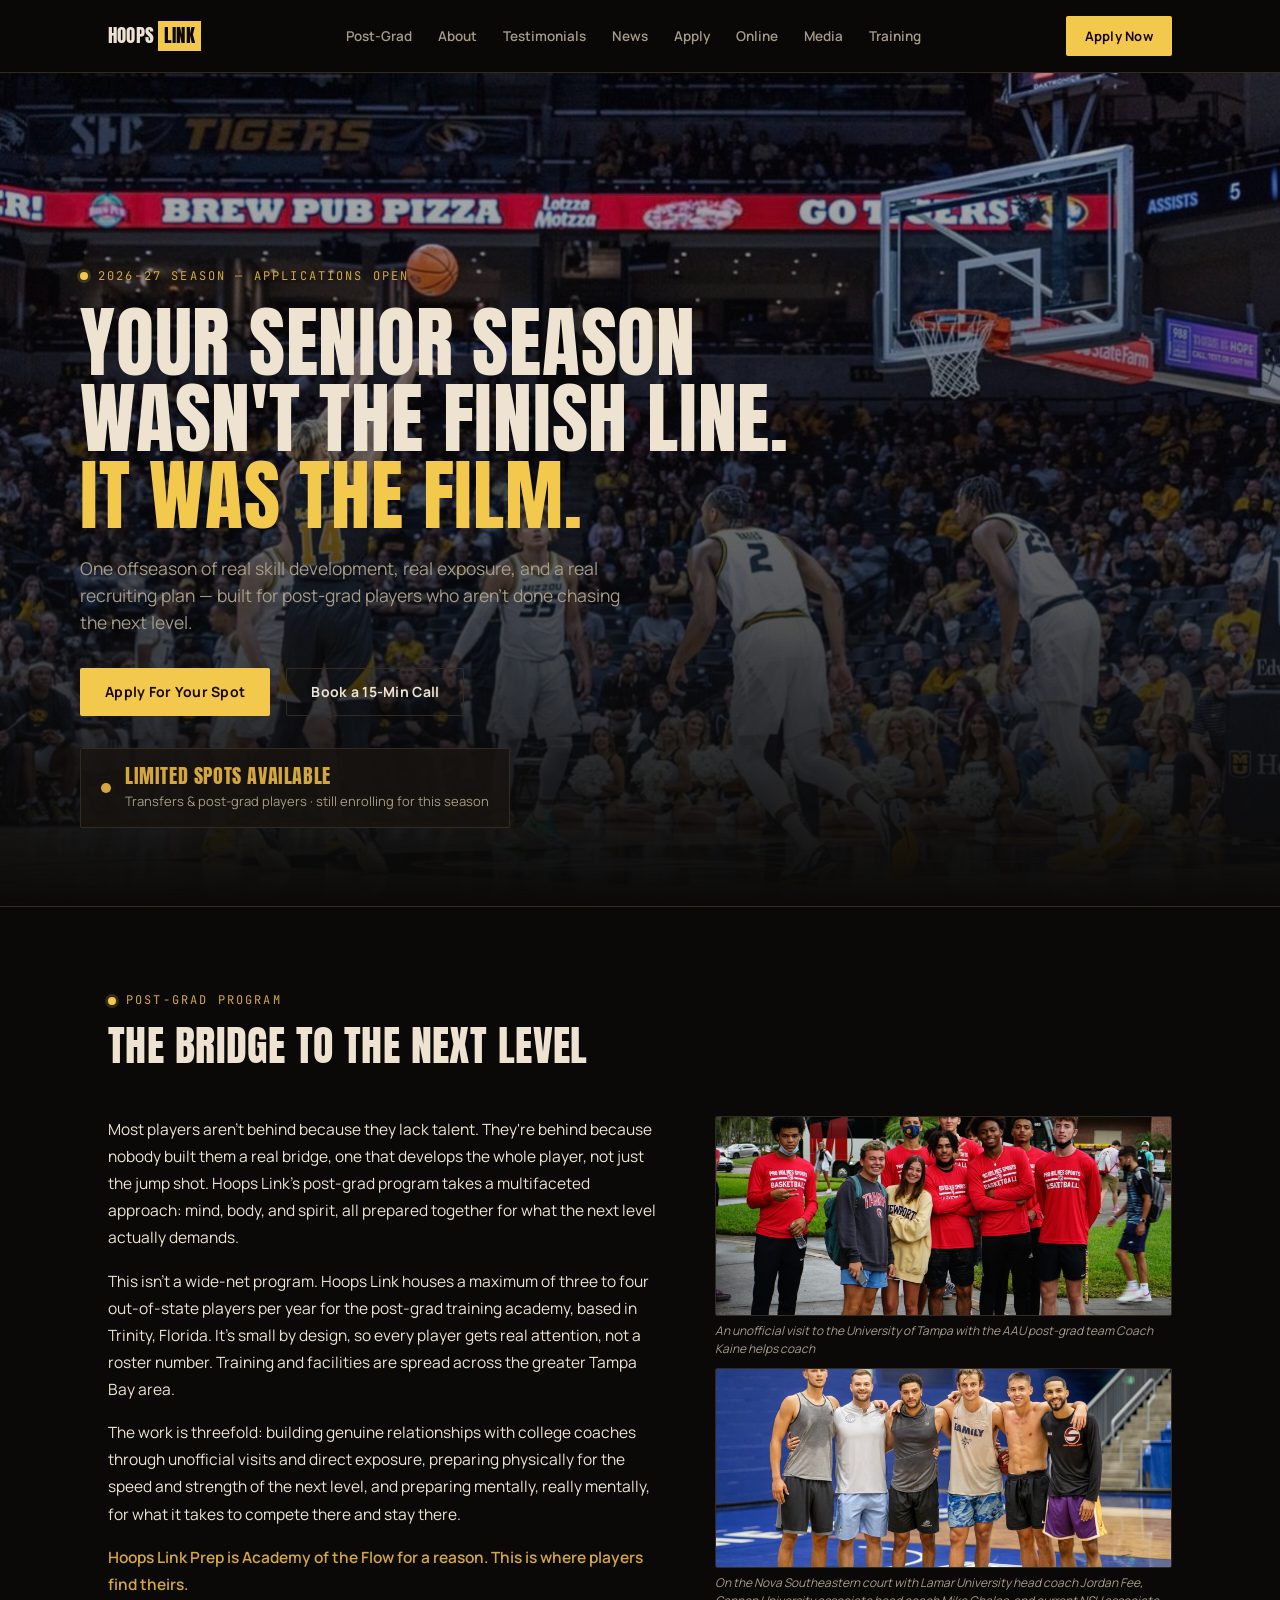
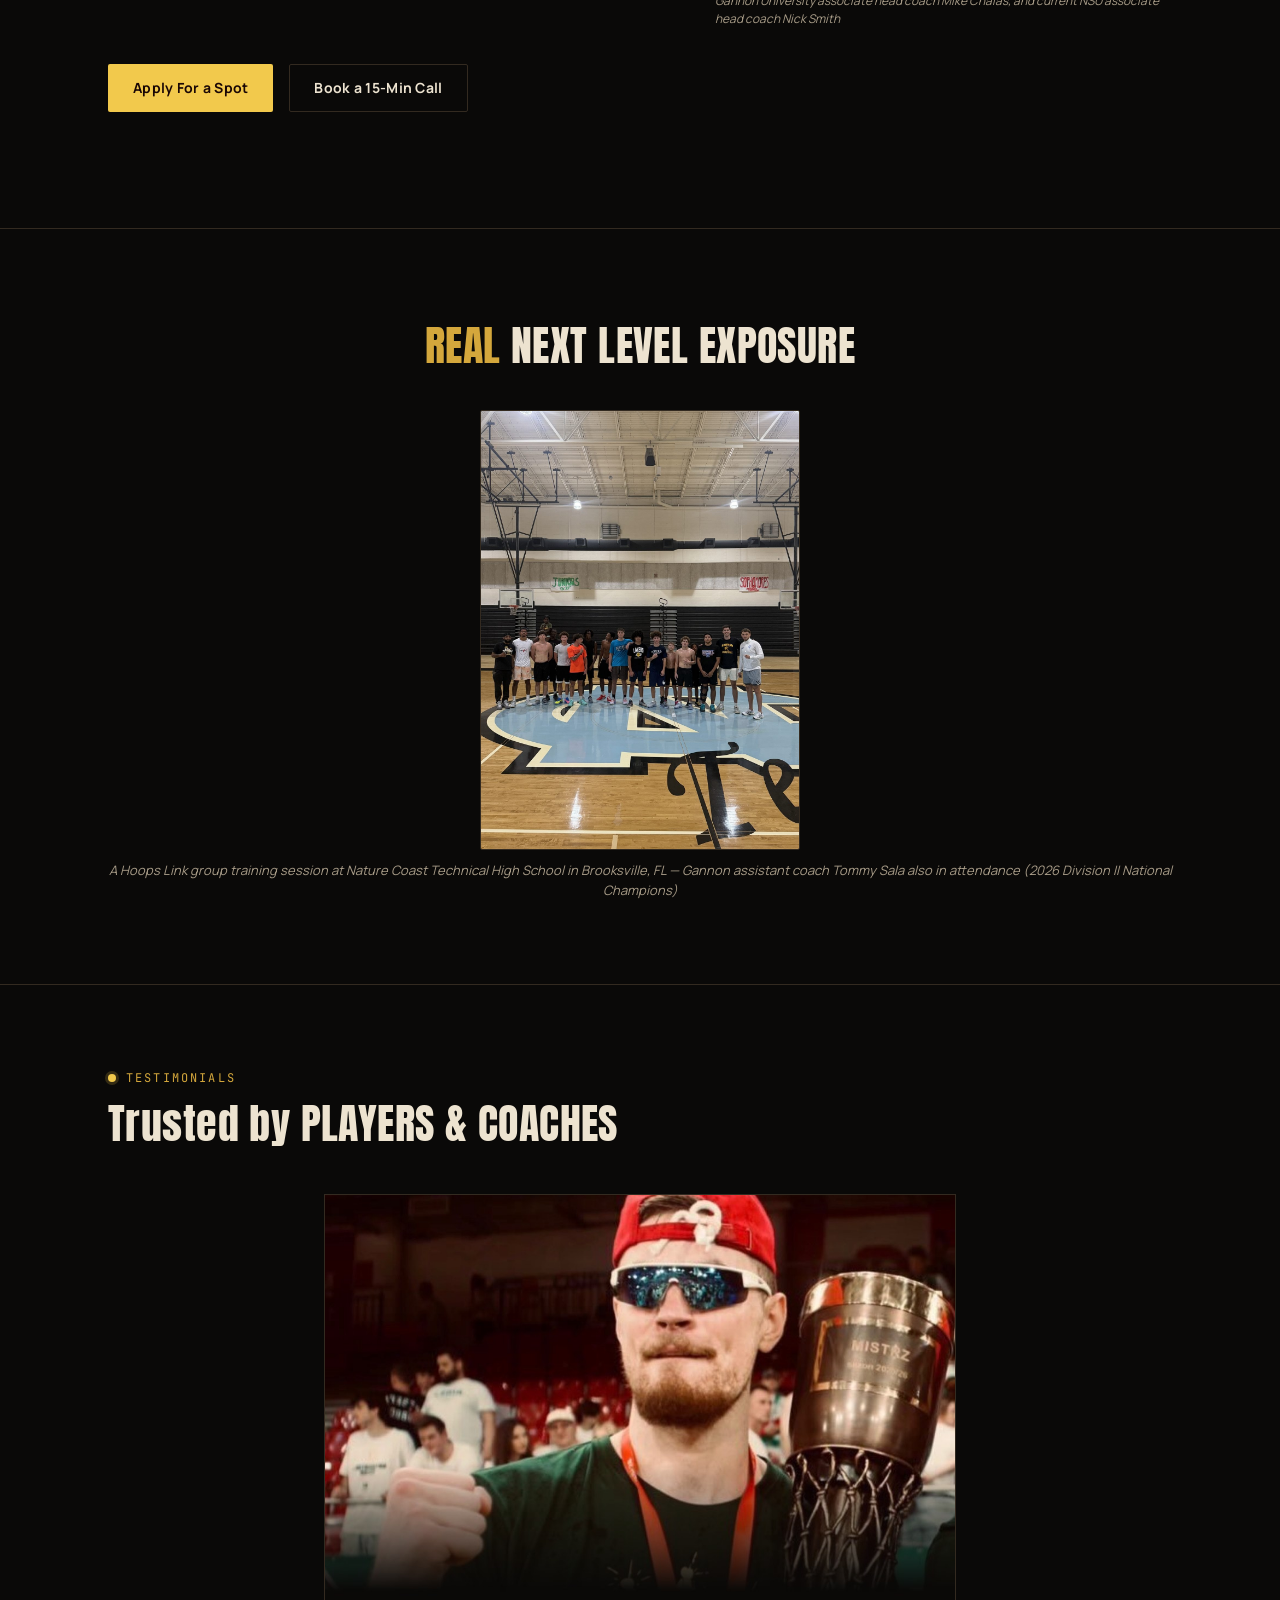
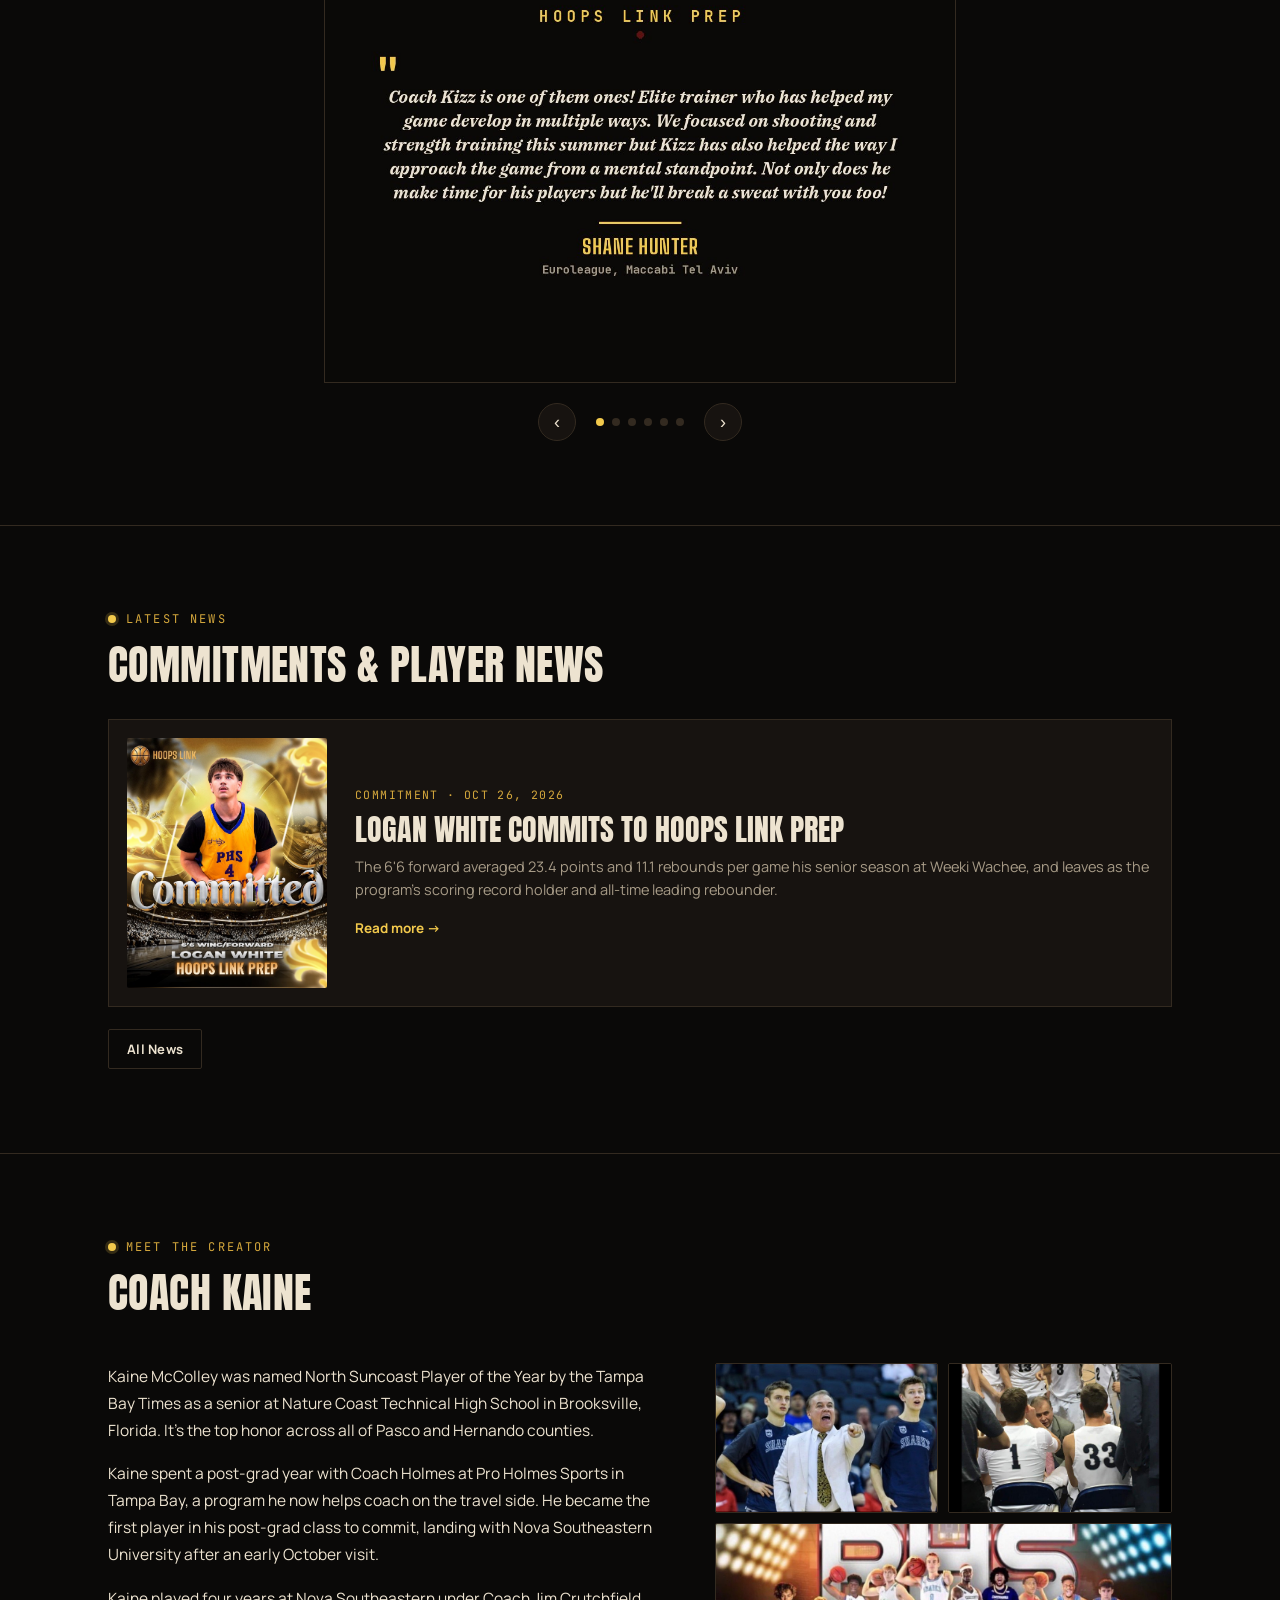
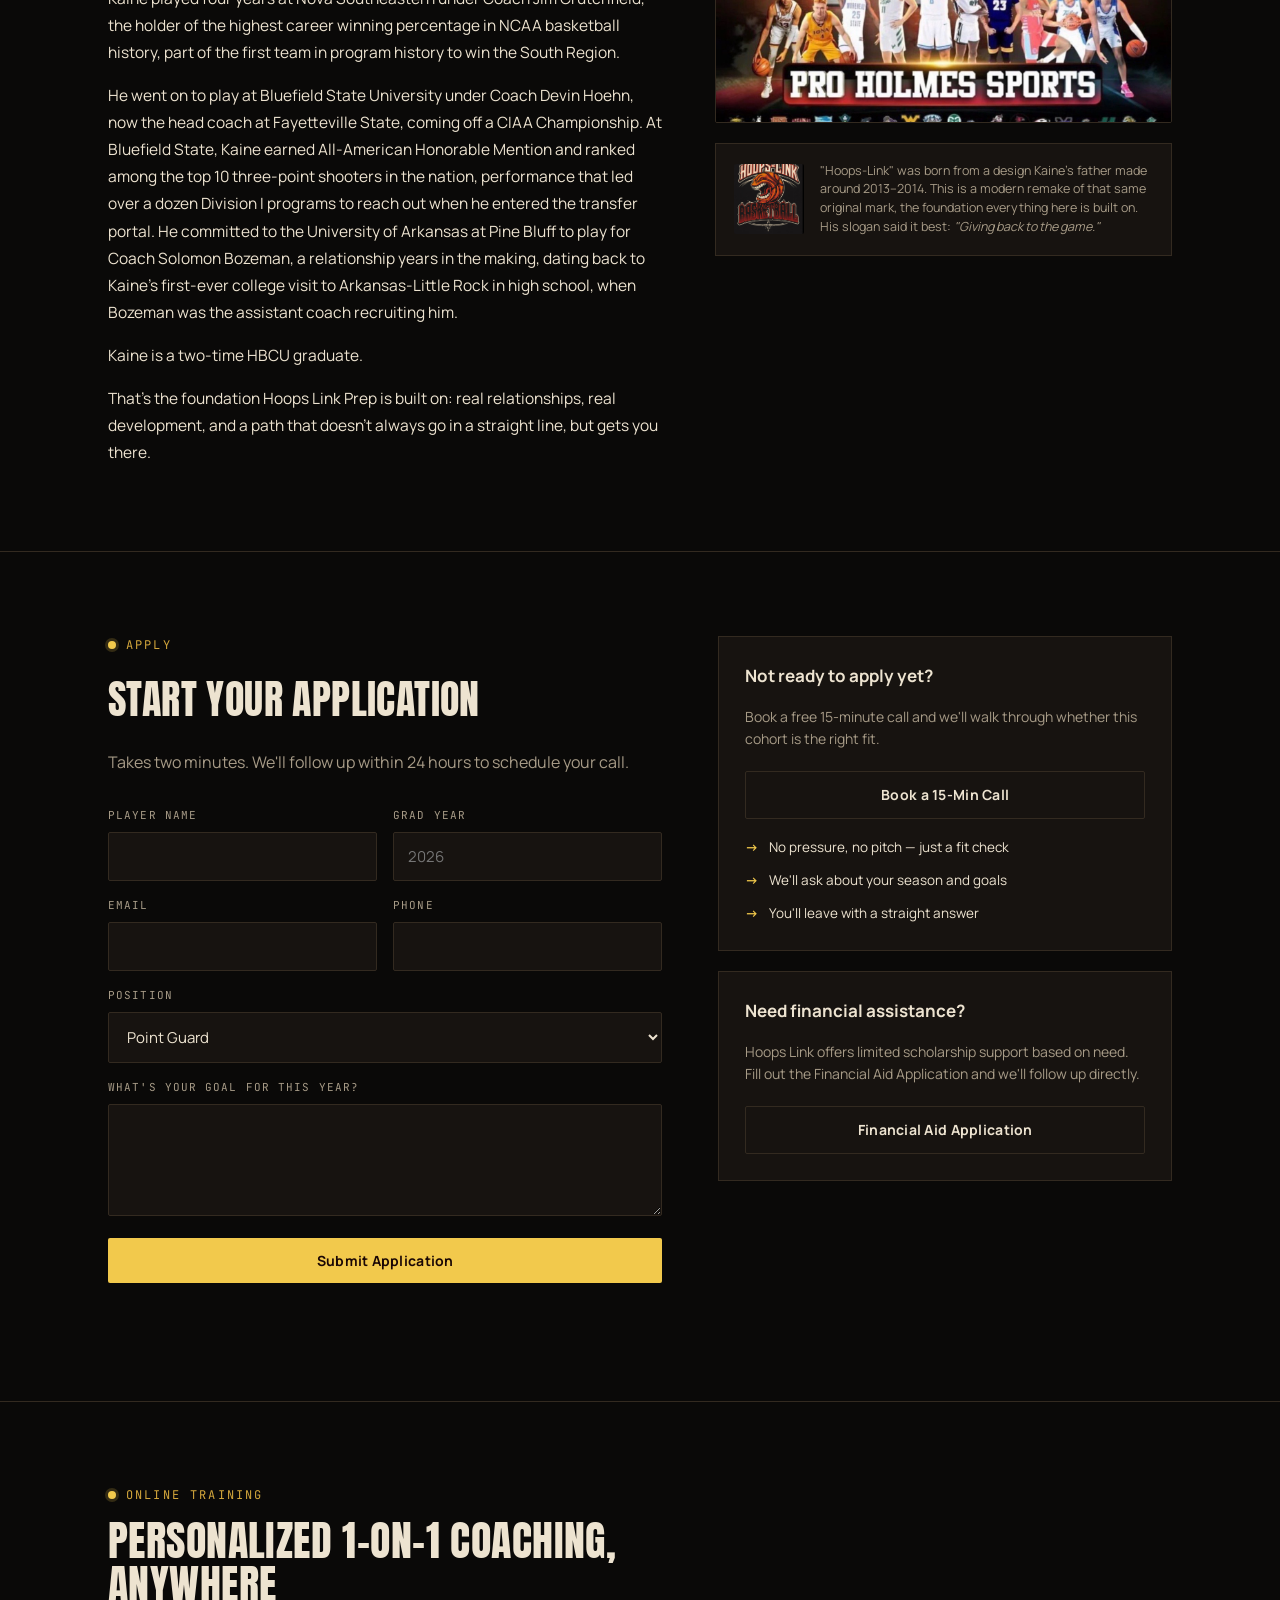
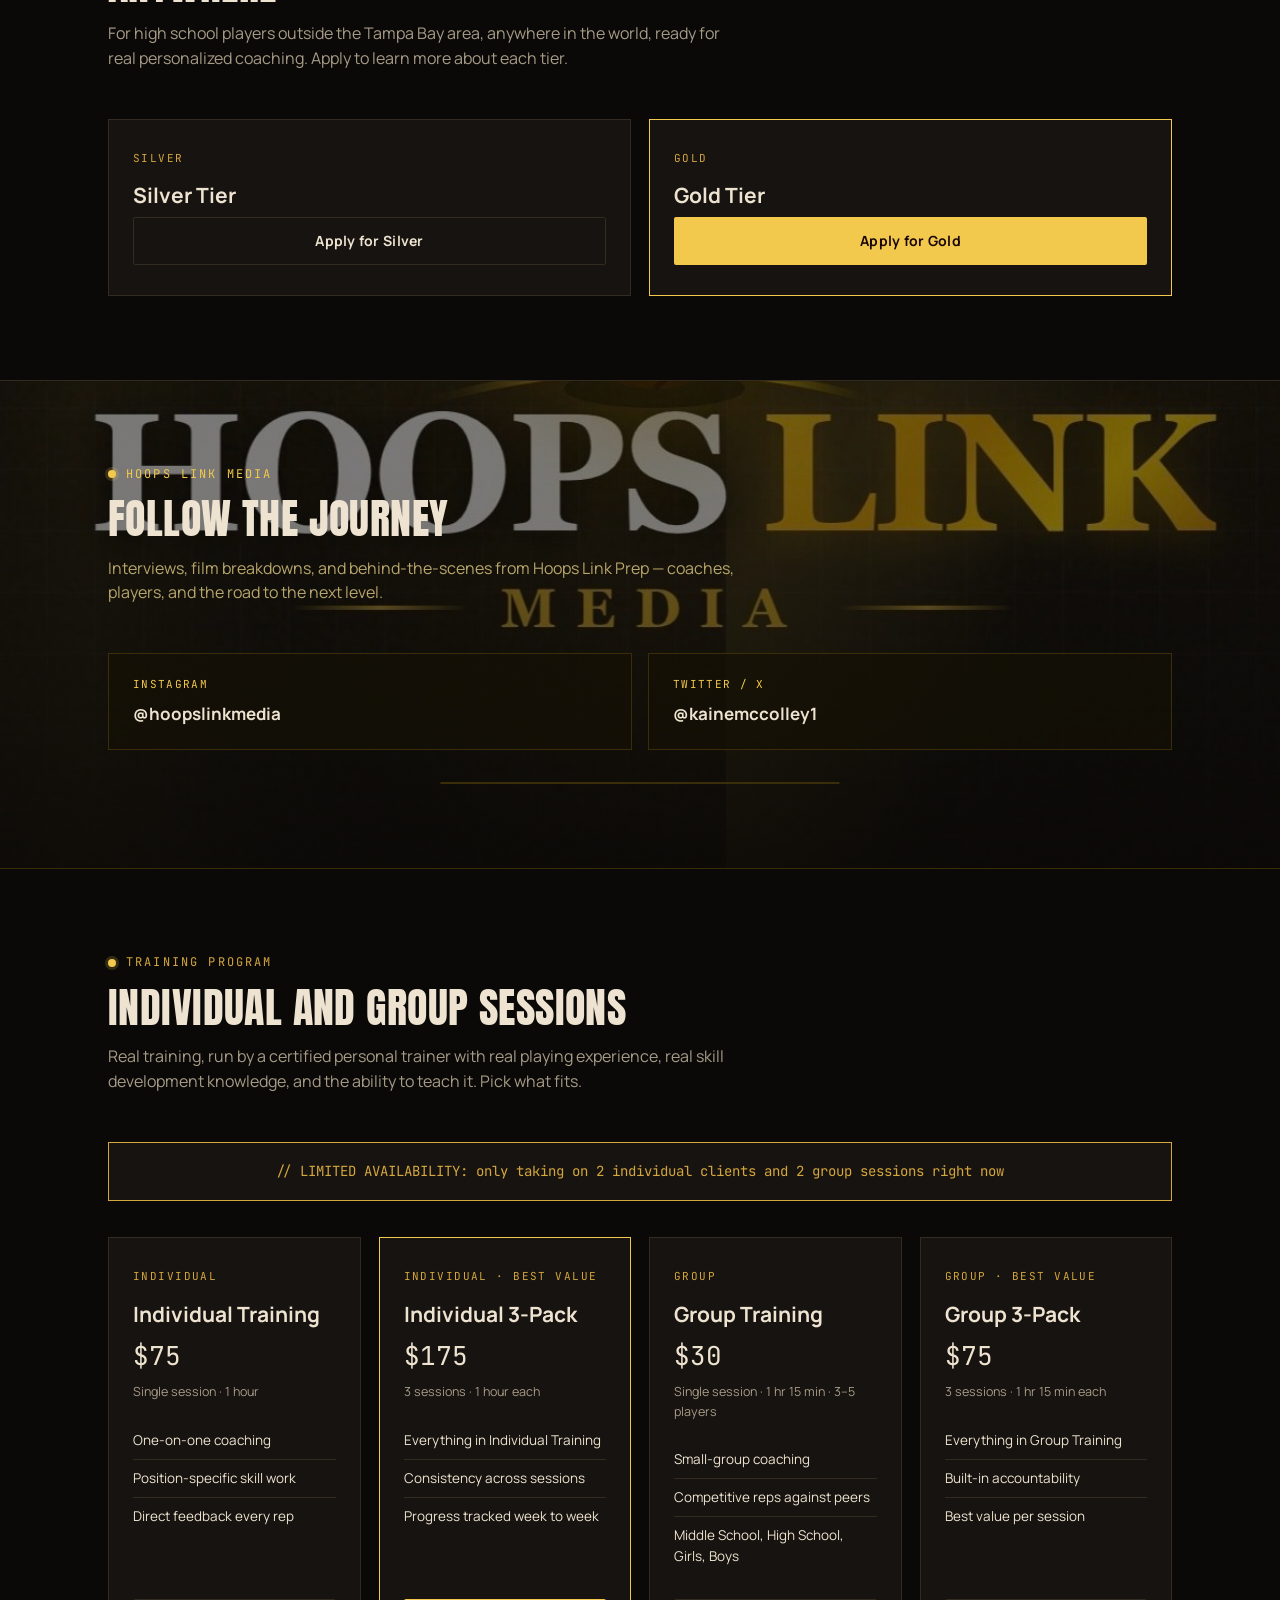
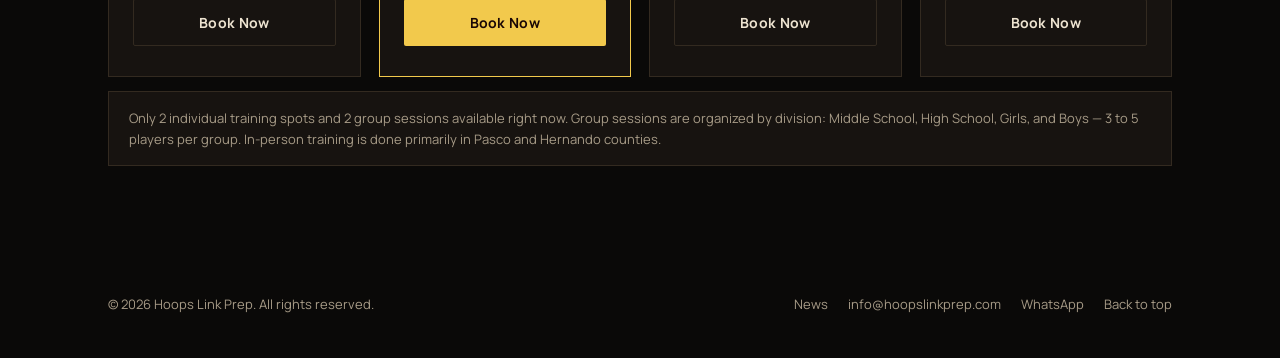
==== commit 13d2fd24: "Replace expired Aug 31 countdown with limited-spots badge for transfers & post-grads Co-Authored-By:" ====
--- a/index.html
+++ b/index.html
@@ -154,11 +154,12 @@
   .hero h1 .accent{color:var(--red-bright);}
   .hero p.lede{max-width:560px;font-size:17.5px;color:var(--mute);margin:0 0 32px;}
   .hero-ctas{display:flex;gap:16px;flex-wrap:wrap;margin-bottom:32px;}
-  .clock{display:inline-flex;gap:20px;padding:16px 20px;background:rgba(23,19,16,0.85);border:1px solid var(--line);border-radius:var(--radius);}
-  .clock-unit{text-align:center;min-width:48px;}
-  .clock-num{font-family:'JetBrains Mono',monospace;font-size:24px;font-weight:700;color:var(--gold);}
-  .clock-label{font-family:'JetBrains Mono',monospace;font-size:10px;letter-spacing:0.14em;color:var(--mute);text-transform:uppercase;}
-  .clock-note{font-size:12.5px;color:var(--mute);margin-top:10px;font-style:italic;}
+  .spots{display:inline-flex;align-items:center;gap:14px;max-width:100%;padding:16px 20px;background:rgba(23,19,16,0.85);border:1px solid var(--line);border-radius:var(--radius);}
+  .spots-dot{width:10px;height:10px;border-radius:50%;background:var(--gold);flex:none;box-shadow:0 0 0 0 rgba(212,167,60,0.6);animation:spots-pulse 2s infinite;}
+  @keyframes spots-pulse{70%{box-shadow:0 0 0 10px rgba(212,167,60,0);}100%{box-shadow:0 0 0 0 rgba(212,167,60,0);}}
+  @media (prefers-reduced-motion:reduce){.spots-dot{animation:none;}}
+  .spots-title{font-family:'Anton',sans-serif;font-size:20px;letter-spacing:0.03em;text-transform:uppercase;color:var(--gold);line-height:1.1;}
+  .spots-sub{font-size:13px;color:var(--mute);margin-top:4px;}
 
   /* ABOUT */
   .about-grid{display:grid;grid-template-columns:1.1fr 0.9fr;gap:48px;align-items:start;}
@@ -315,20 +316,20 @@
   <section class="hero" style="padding-bottom:0;">
     <div class="hero-bg"></div>
     <div class="wrap hero-inner">
-      <span class="eyebrow">FALL COHORT — APPLICATIONS OPEN</span>
+      <span class="eyebrow">2026–27 SEASON — APPLICATIONS OPEN</span>
       <h1 class="display">YOUR SENIOR SEASON<br>WASN'T THE FINISH LINE.<br><span class="accent">IT WAS THE FILM.</span></h1>
       <p class="lede">One offseason of real skill development, real exposure, and a real recruiting plan — built for post-grad players who aren't done chasing the next level.</p>
       <div class="hero-ctas">
         <a href="#apply" class="btn btn-primary">Apply For Your Spot</a>
         <a href="https://calendly.com/hoopslinkbiz/30min" target="_blank" rel="noopener" class="btn btn-outline">Book a 15-Min Call</a>
       </div>
-      <div class="clock" id="clock" aria-label="Time remaining to apply this month">
-        <div class="clock-unit"><div class="clock-num" id="c-days">--</div><div class="clock-label">Days</div></div>
-        <div class="clock-unit"><div class="clock-num" id="c-hours">--</div><div class="clock-label">Hrs</div></div>
-        <div class="clock-unit"><div class="clock-num" id="c-mins">--</div><div class="clock-label">Min</div></div>
-        <div class="clock-unit"><div class="clock-num" id="c-secs">--</div><div class="clock-label">Sec</div></div>
-      </div>
-      <div class="clock-note">August enrollment window closes Aug 31 · limited cohort seats</div>
+      <div class="spots">
+        <span class="spots-dot" aria-hidden="true"></span>
+        <div>
+          <div class="spots-title">Limited spots available</div>
+          <div class="spots-sub">Transfers &amp; post-grad players · still enrolling for this season</div>
+        </div>
+      </div>
     </div>
   </section>
 
@@ -662,23 +663,6 @@
 </footer>
 
 <script>
-  const deadline = new Date('2026-08-31T23:59:59');
-  function tick(){
-    const now = new Date();
-    let diff = deadline - now;
-    if(diff < 0) diff = 0;
-    const d = Math.floor(diff / (1000*60*60*24));
-    const h = Math.floor((diff / (1000*60*60)) % 24);
-    const m = Math.floor((diff / (1000*60)) % 60);
-    const s = Math.floor((diff / 1000) % 60);
-    document.getElementById('c-days').textContent = String(d).padStart(2,'0');
-    document.getElementById('c-hours').textContent = String(h).padStart(2,'0');
-    document.getElementById('c-mins').textContent = String(m).padStart(2,'0');
-    document.getElementById('c-secs').textContent = String(s).padStart(2,'0');
-  }
-  tick();
-  setInterval(tick, 1000);
-
   const form = document.getElementById('apply-form');
   const msg = document.getElementById('form-msg');
   form.addEventListener('submit', function(e){
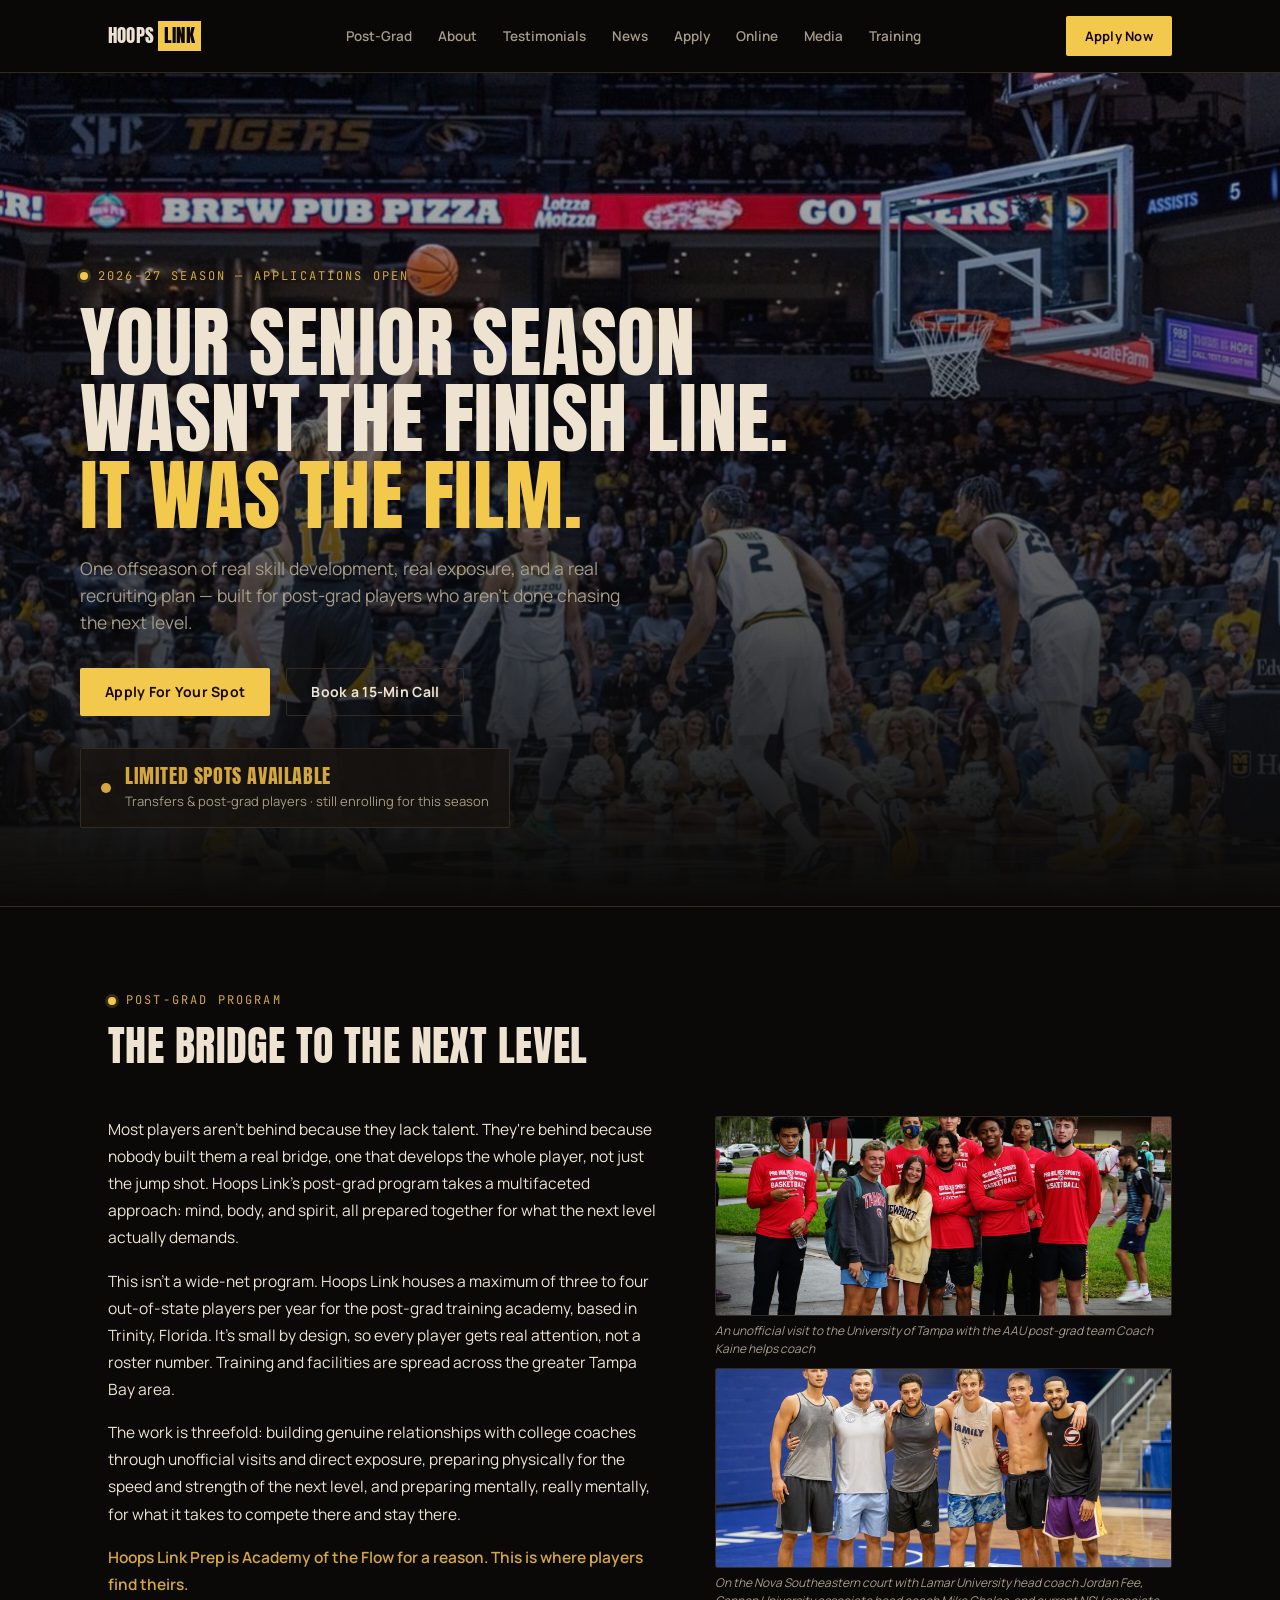
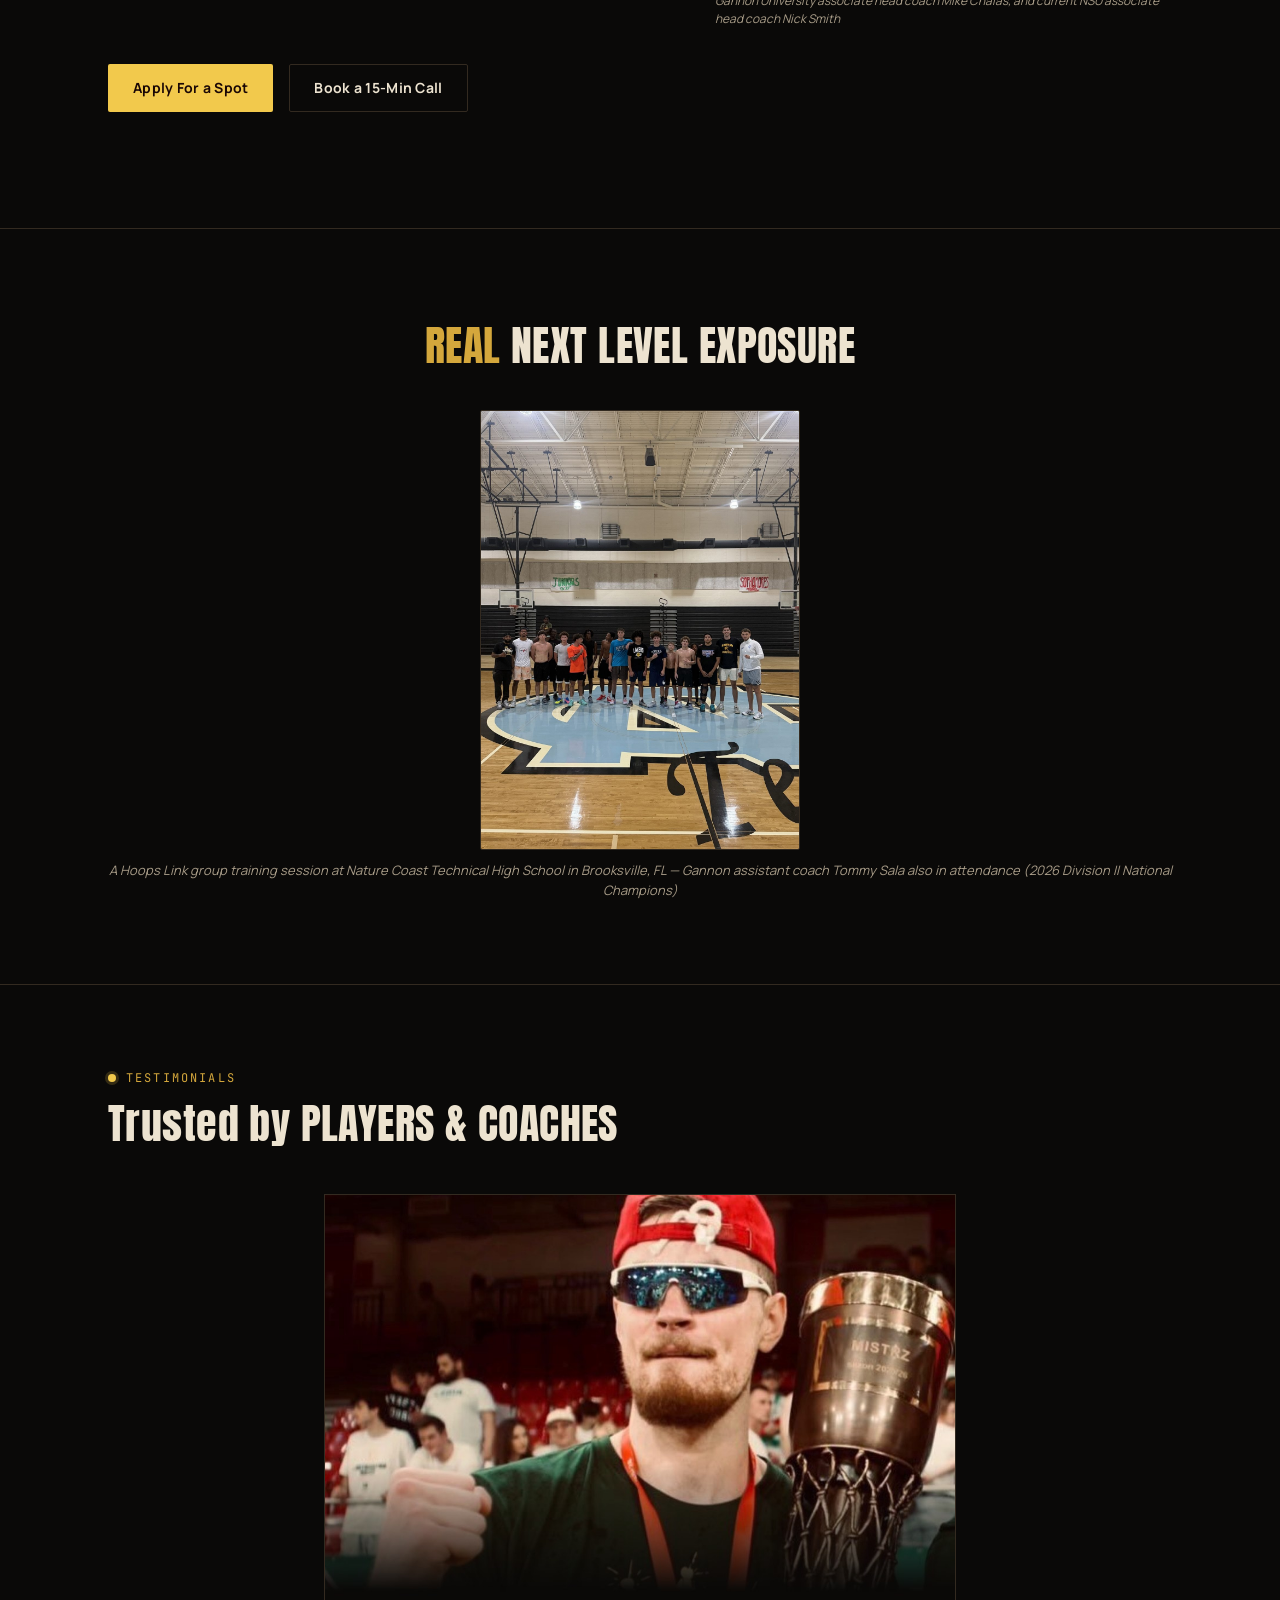
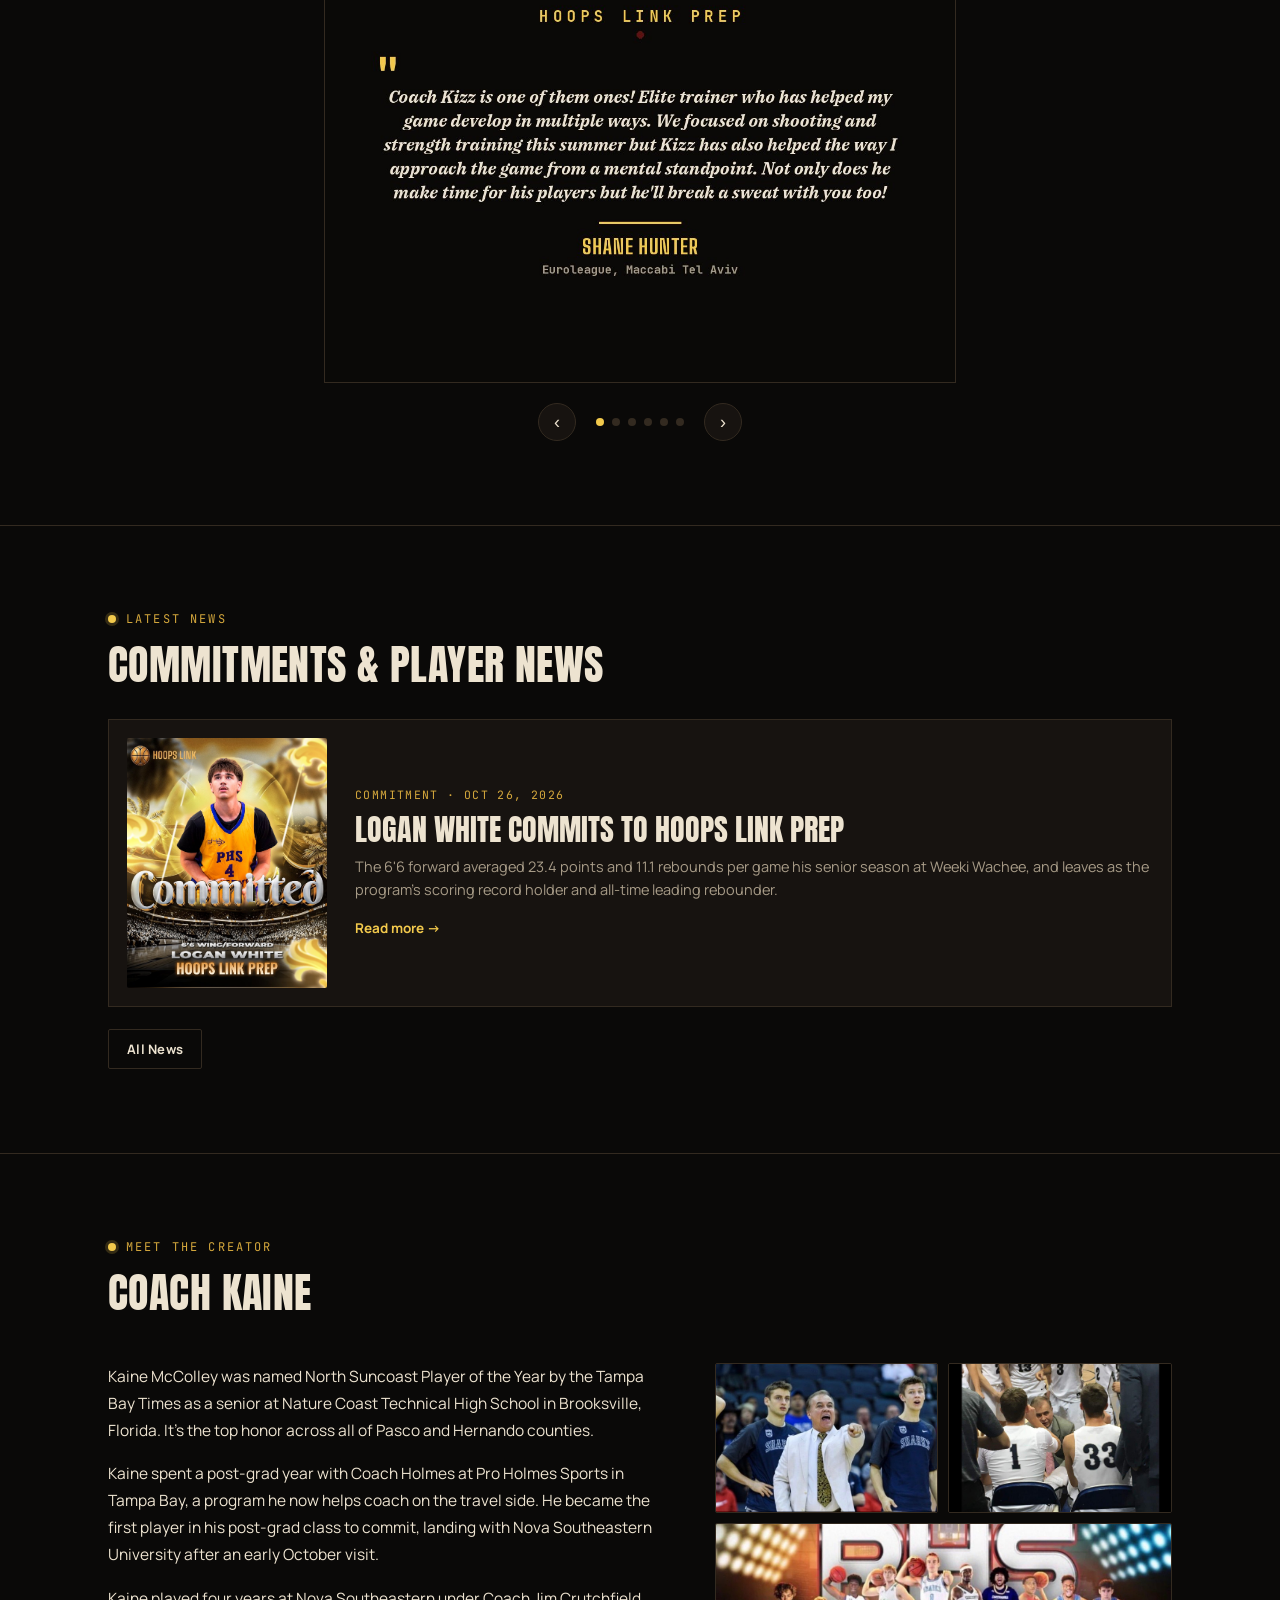
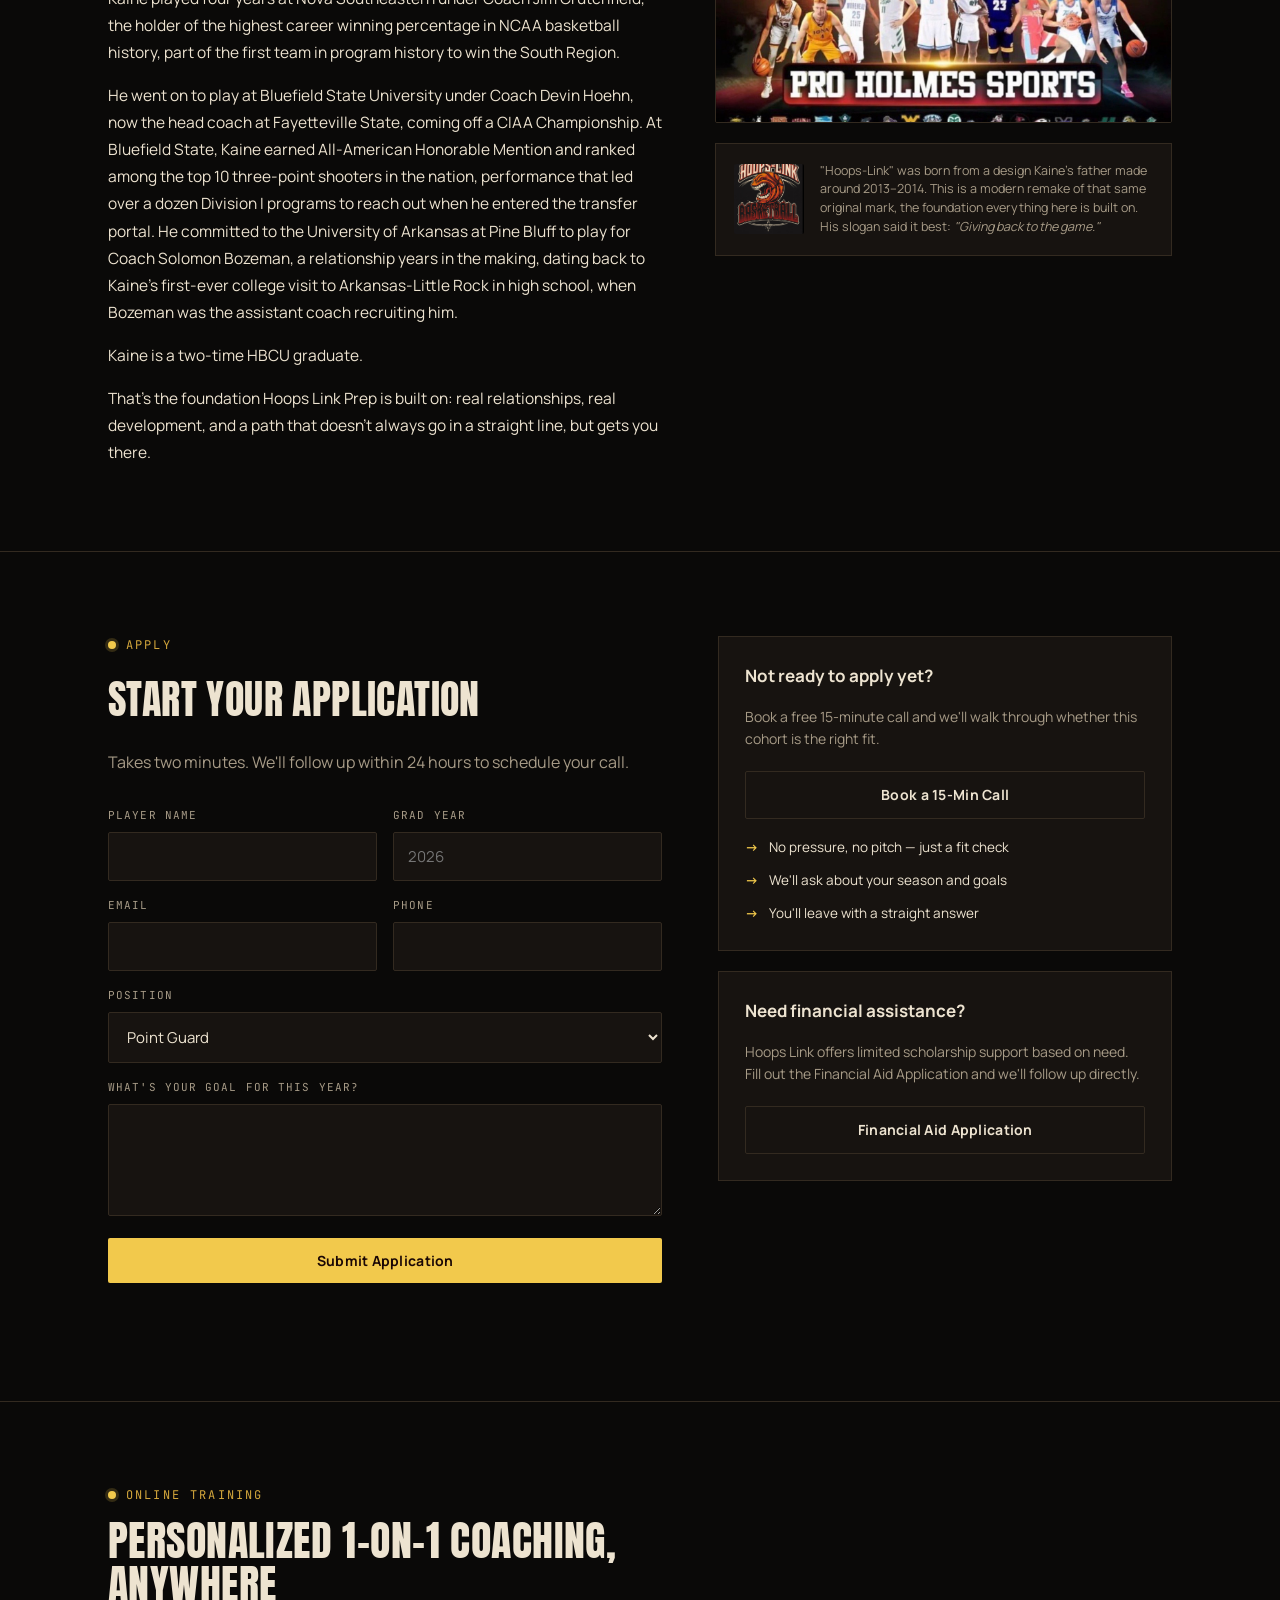
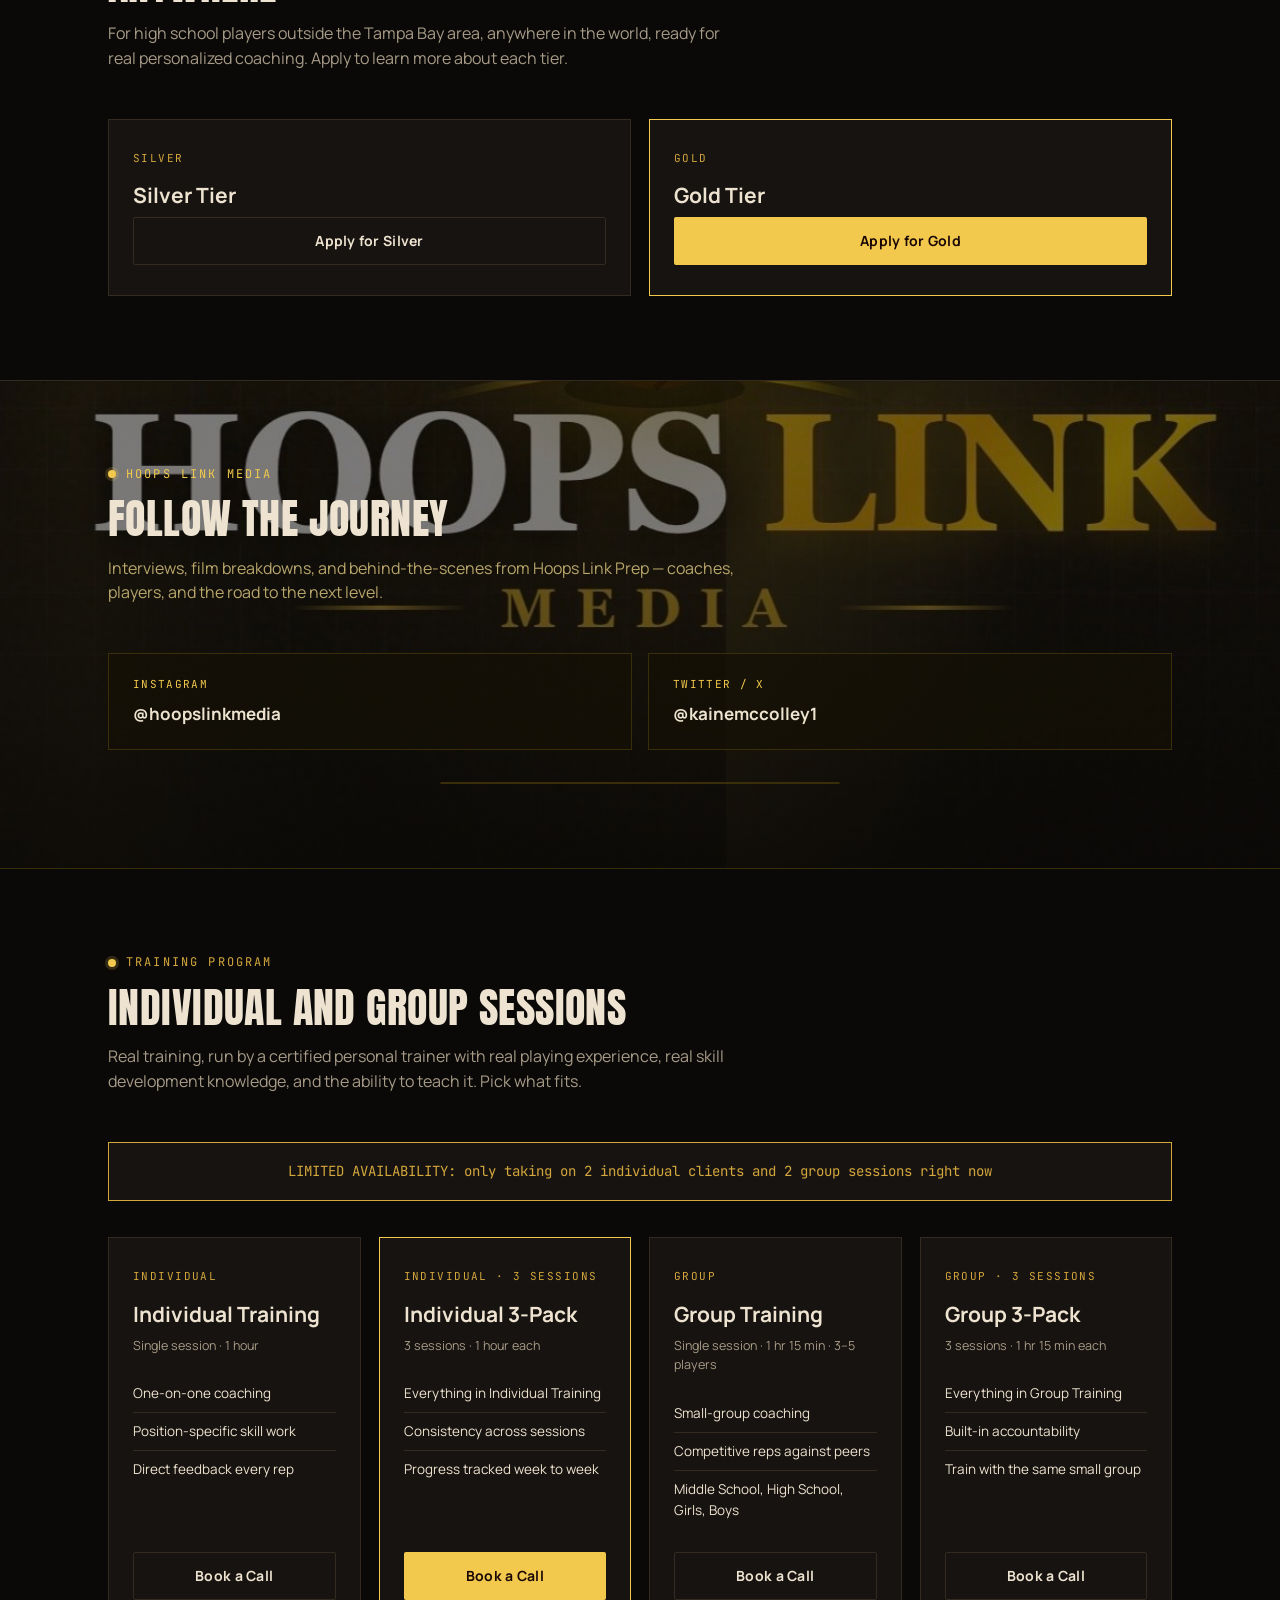
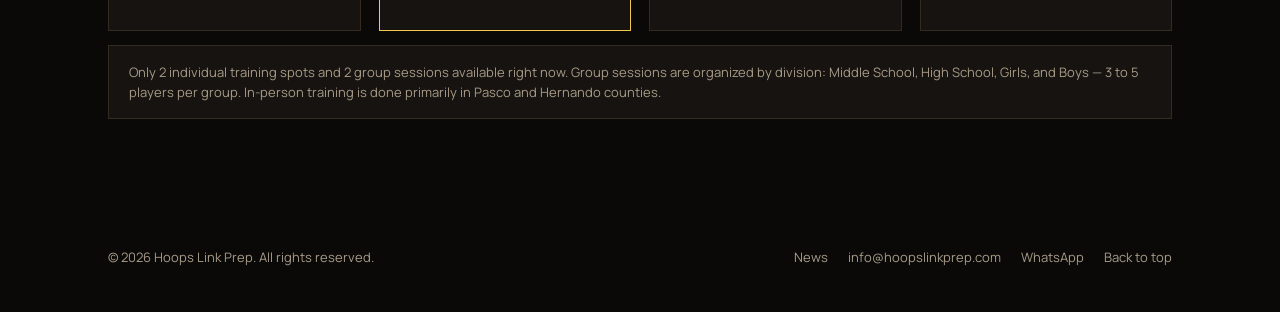
==== commit f3c07da1: "Remove public pricing from training section; book via call instead of Square checkout Co-Authored-By" ====
--- a/index.html
+++ b/index.html
@@ -591,57 +591,53 @@
       </div>
 
       <div style="background:var(--bg-elev);border:1px solid var(--gold);padding:18px 22px;margin-bottom:32px;font-family:'JetBrains Mono',monospace;font-size:14px;color:var(--gold);text-align:center;">
-        // LIMITED AVAILABILITY: only taking on 2 individual clients and 2 group sessions right now
+        LIMITED AVAILABILITY: only taking on 2 individual clients and 2 group sessions right now
       </div>
 
       <div class="price-grid">
         <div class="price-card">
           <div class="price-tier">INDIVIDUAL</div>
           <h3>Individual Training</h3>
-          <div class="price-amt">$75</div>
           <div class="price-sub">Single session · 1 hour</div>
           <ul class="price-list">
             <li>One-on-one coaching</li>
             <li>Position-specific skill work</li>
             <li>Direct feedback every rep</li>
           </ul>
-          <a href="https://square.link/u/lfnOyISv" target="_blank" rel="noopener" class="btn btn-outline">Book Now</a>
+          <a href="https://calendly.com/hoopslinkbiz/30min" target="_blank" rel="noopener" class="btn btn-outline">Book a Call</a>
         </div>
         <div class="price-card feat">
-          <div class="price-tier">INDIVIDUAL · BEST VALUE</div>
+          <div class="price-tier">INDIVIDUAL · 3 SESSIONS</div>
           <h3>Individual 3-Pack</h3>
-          <div class="price-amt">$175</div>
           <div class="price-sub">3 sessions · 1 hour each</div>
           <ul class="price-list">
             <li>Everything in Individual Training</li>
             <li>Consistency across sessions</li>
             <li>Progress tracked week to week</li>
           </ul>
-          <a href="https://square.link/u/X40KaeU0" target="_blank" rel="noopener" class="btn btn-primary">Book Now</a>
+          <a href="https://calendly.com/hoopslinkbiz/30min" target="_blank" rel="noopener" class="btn btn-primary">Book a Call</a>
         </div>
         <div class="price-card">
           <div class="price-tier">GROUP</div>
           <h3>Group Training</h3>
-          <div class="price-amt">$30</div>
           <div class="price-sub">Single session · 1 hr 15 min · 3–5 players</div>
           <ul class="price-list">
             <li>Small-group coaching</li>
             <li>Competitive reps against peers</li>
             <li>Middle School, High School, Girls, Boys</li>
           </ul>
-          <a href="https://square.link/u/ZAyKtW6s" target="_blank" rel="noopener" class="btn btn-outline">Book Now</a>
+          <a href="https://calendly.com/hoopslinkbiz/30min" target="_blank" rel="noopener" class="btn btn-outline">Book a Call</a>
         </div>
         <div class="price-card">
-          <div class="price-tier">GROUP · BEST VALUE</div>
+          <div class="price-tier">GROUP · 3 SESSIONS</div>
           <h3>Group 3-Pack</h3>
-          <div class="price-amt">$75</div>
           <div class="price-sub">3 sessions · 1 hr 15 min each</div>
           <ul class="price-list">
             <li>Everything in Group Training</li>
             <li>Built-in accountability</li>
-            <li>Best value per session</li>
+            <li>Train with the same small group</li>
           </ul>
-          <a href="https://square.link/u/wq7gh3cz" target="_blank" rel="noopener" class="btn btn-outline">Book Now</a>
+          <a href="https://calendly.com/hoopslinkbiz/30min" target="_blank" rel="noopener" class="btn btn-outline">Book a Call</a>
         </div>
       </div>
       <div class="groups-note">Only 2 individual training spots and 2 group sessions available right now. Group sessions are organized by division: Middle School, High School, Girls, and Boys — 3 to 5 players per group. In-person training is done primarily in Pasco and Hernando counties.</div>
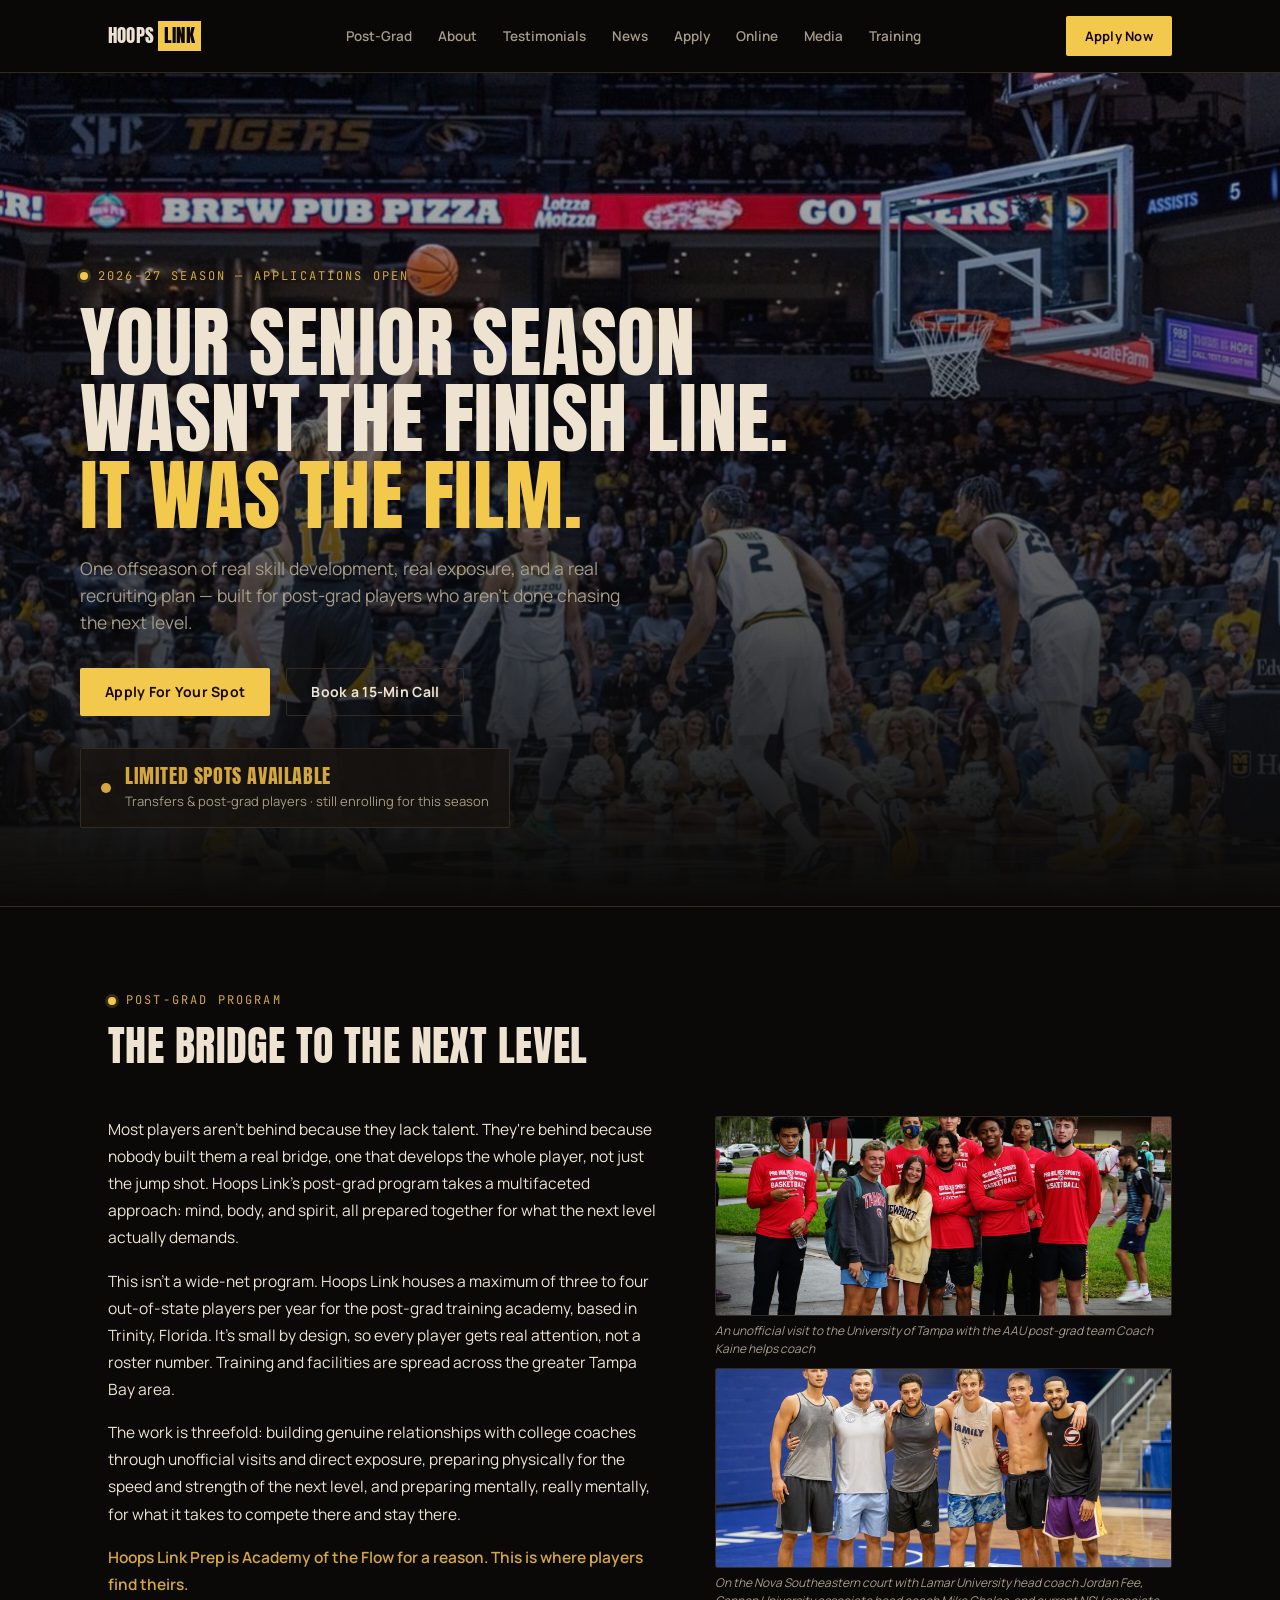
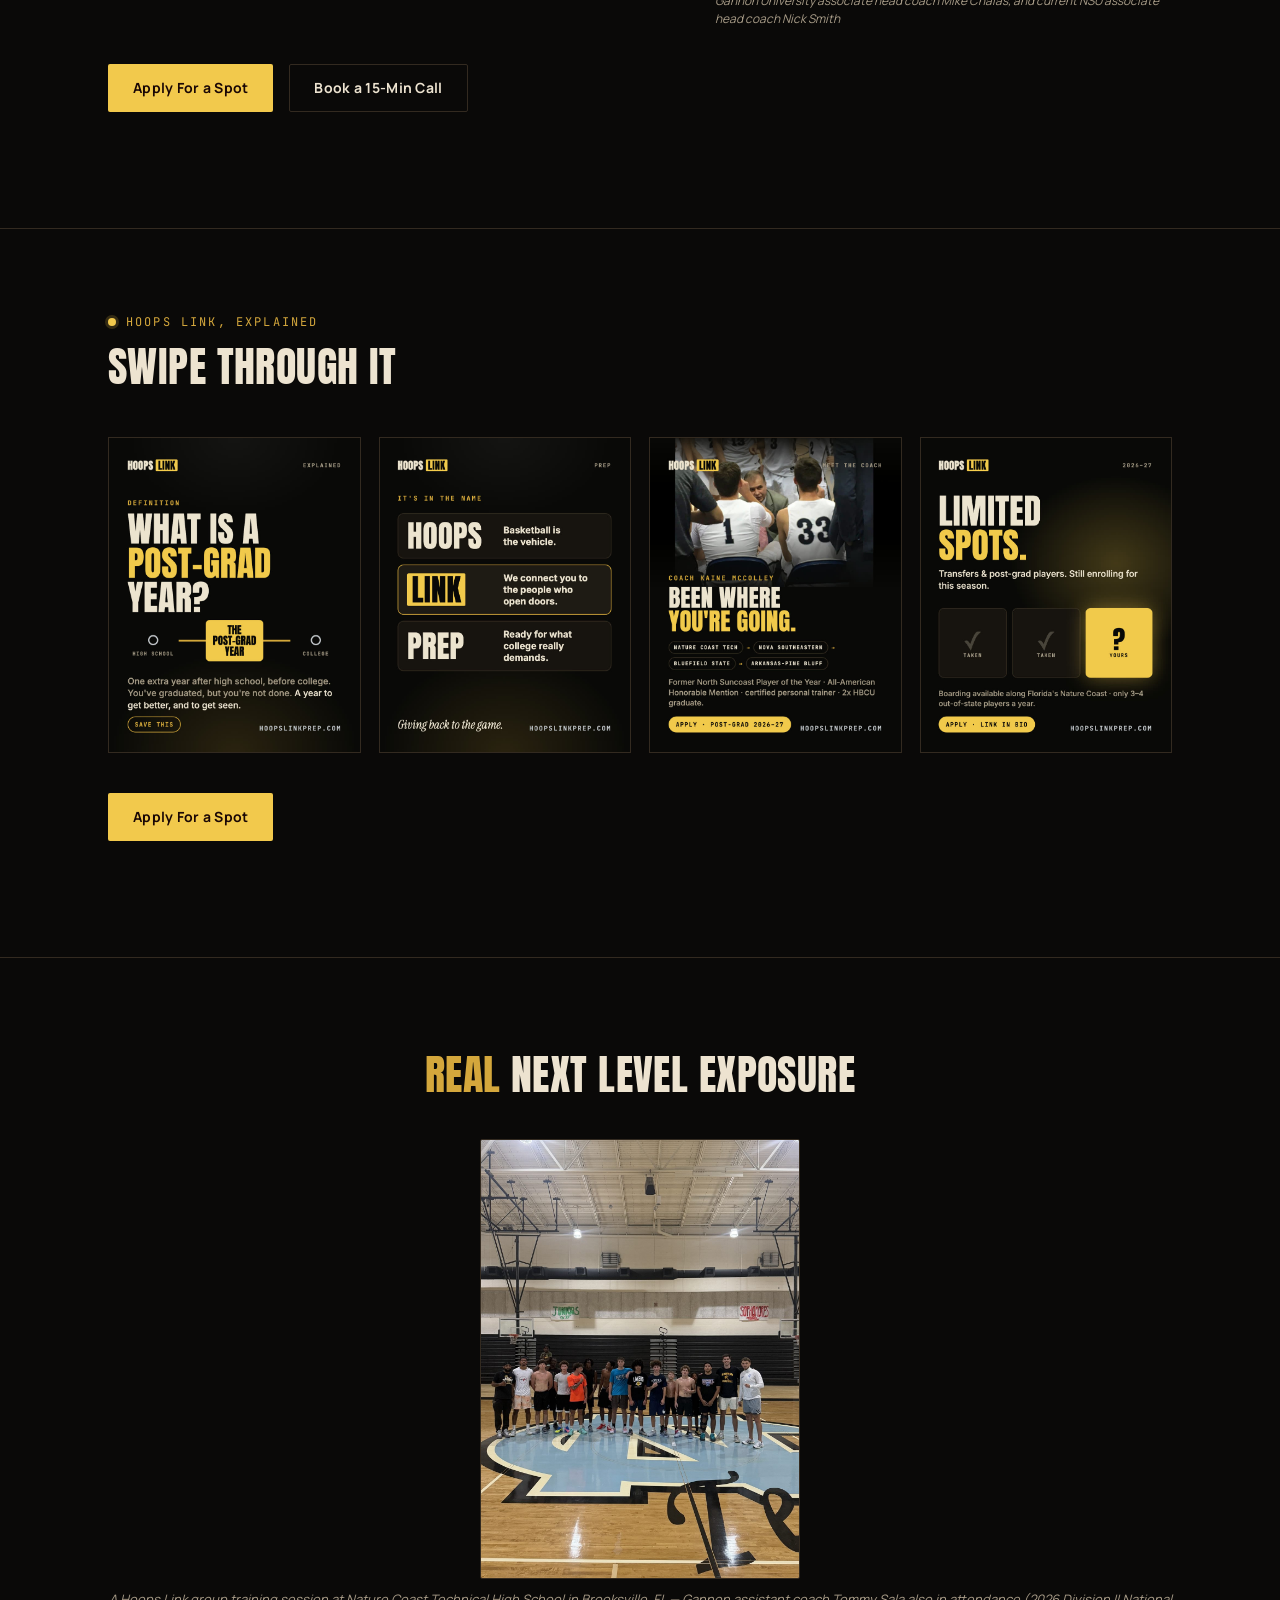
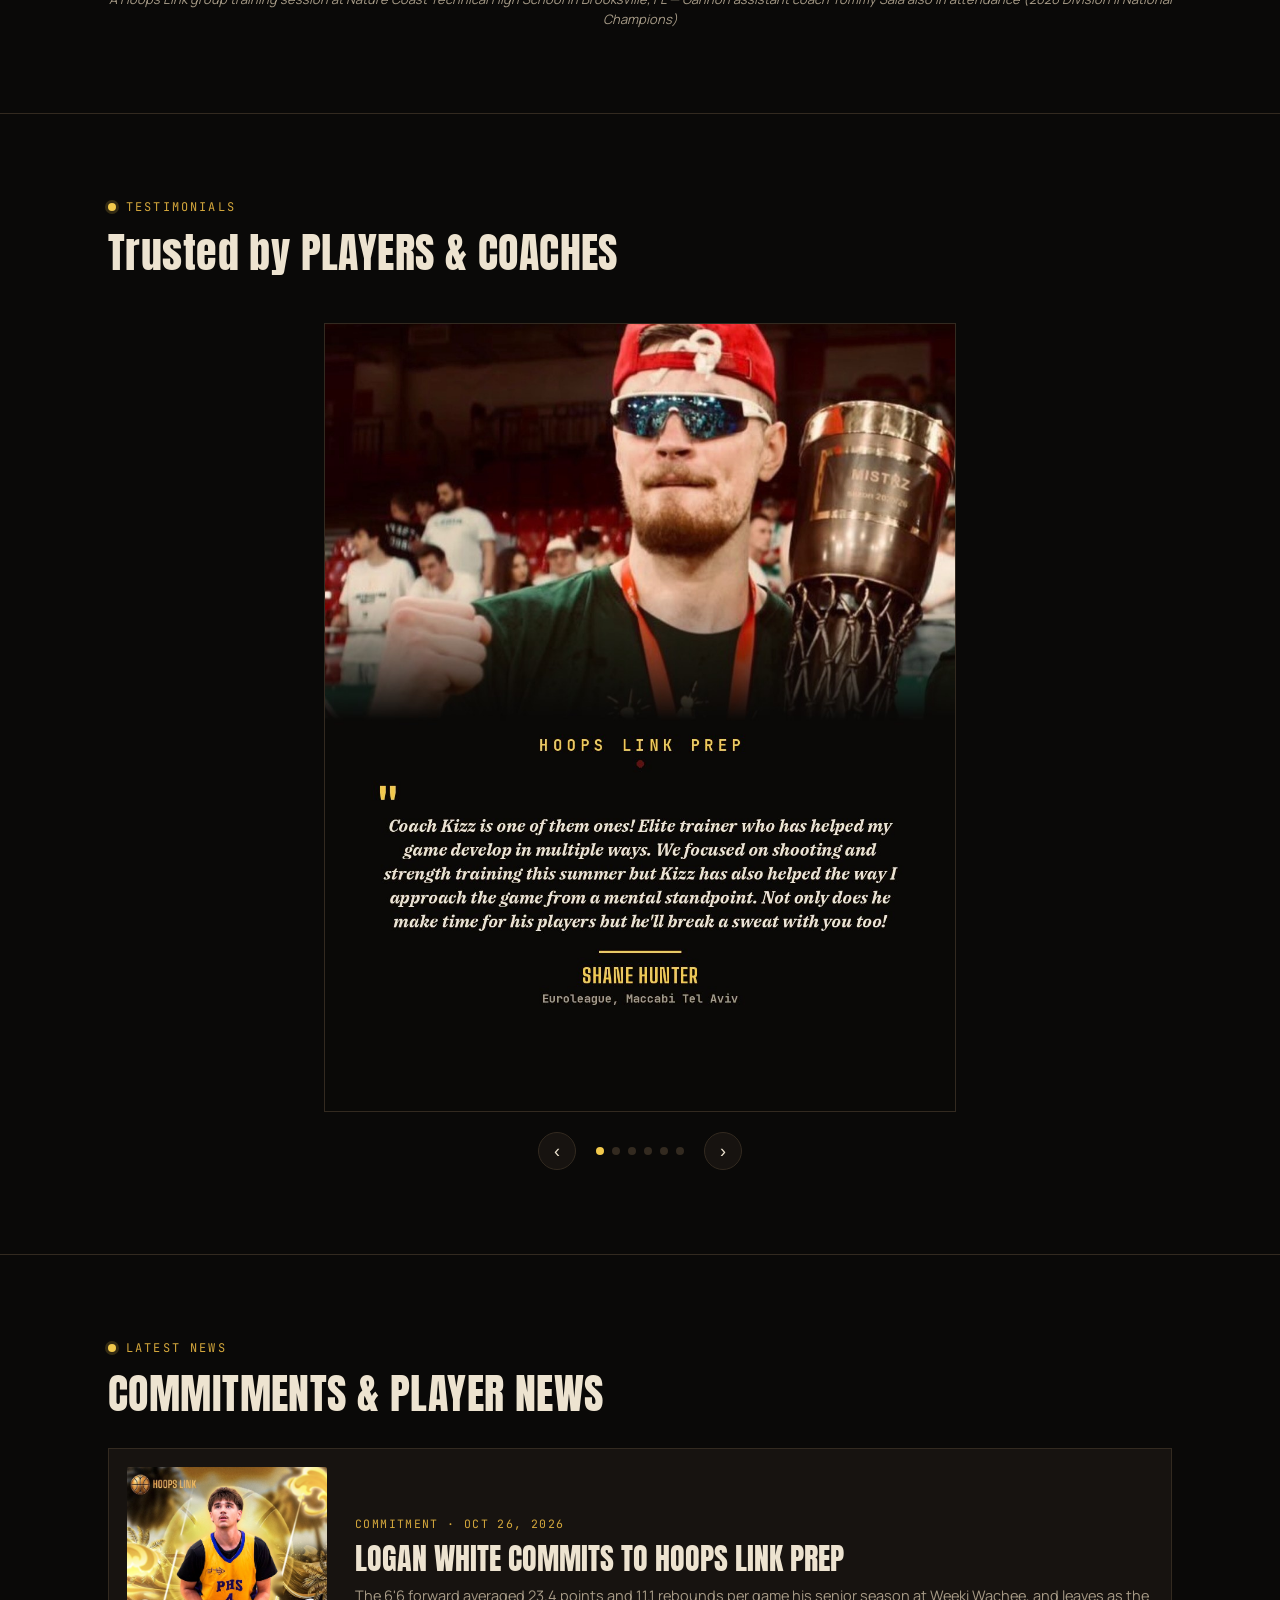
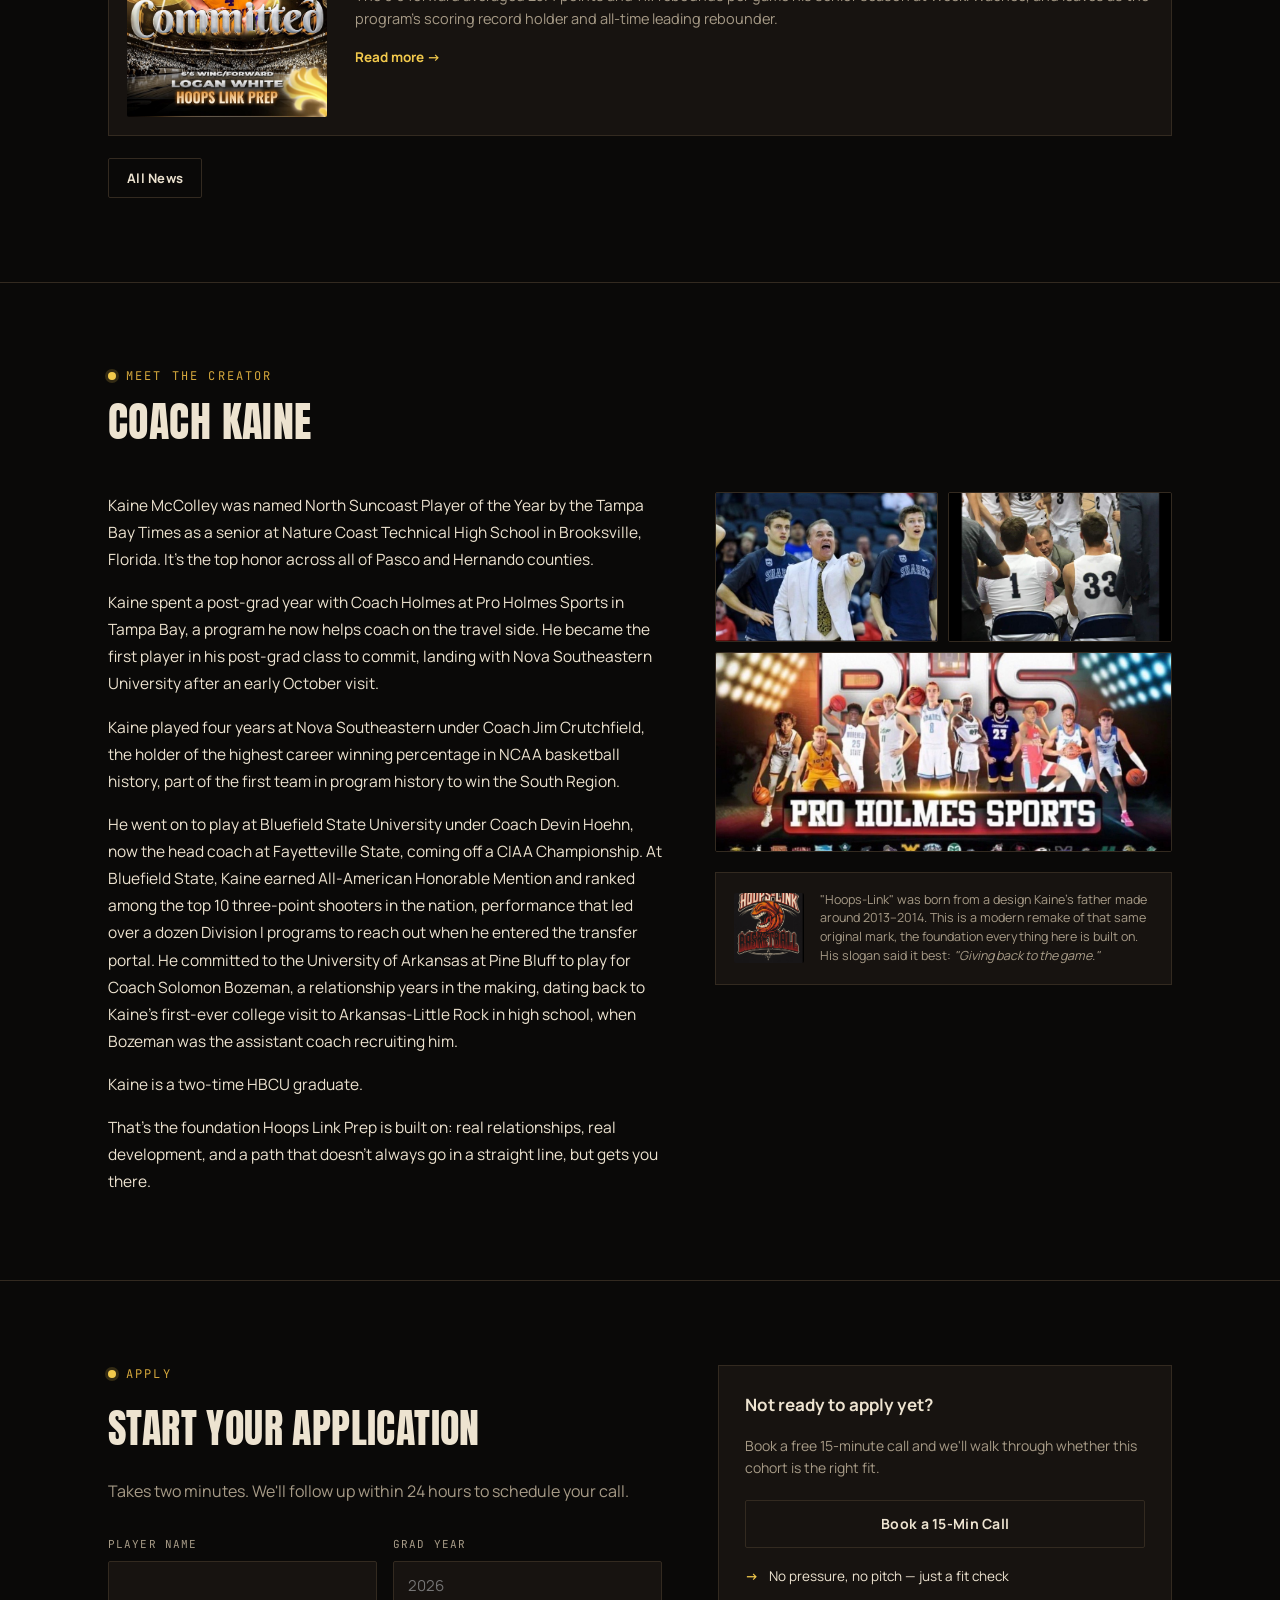
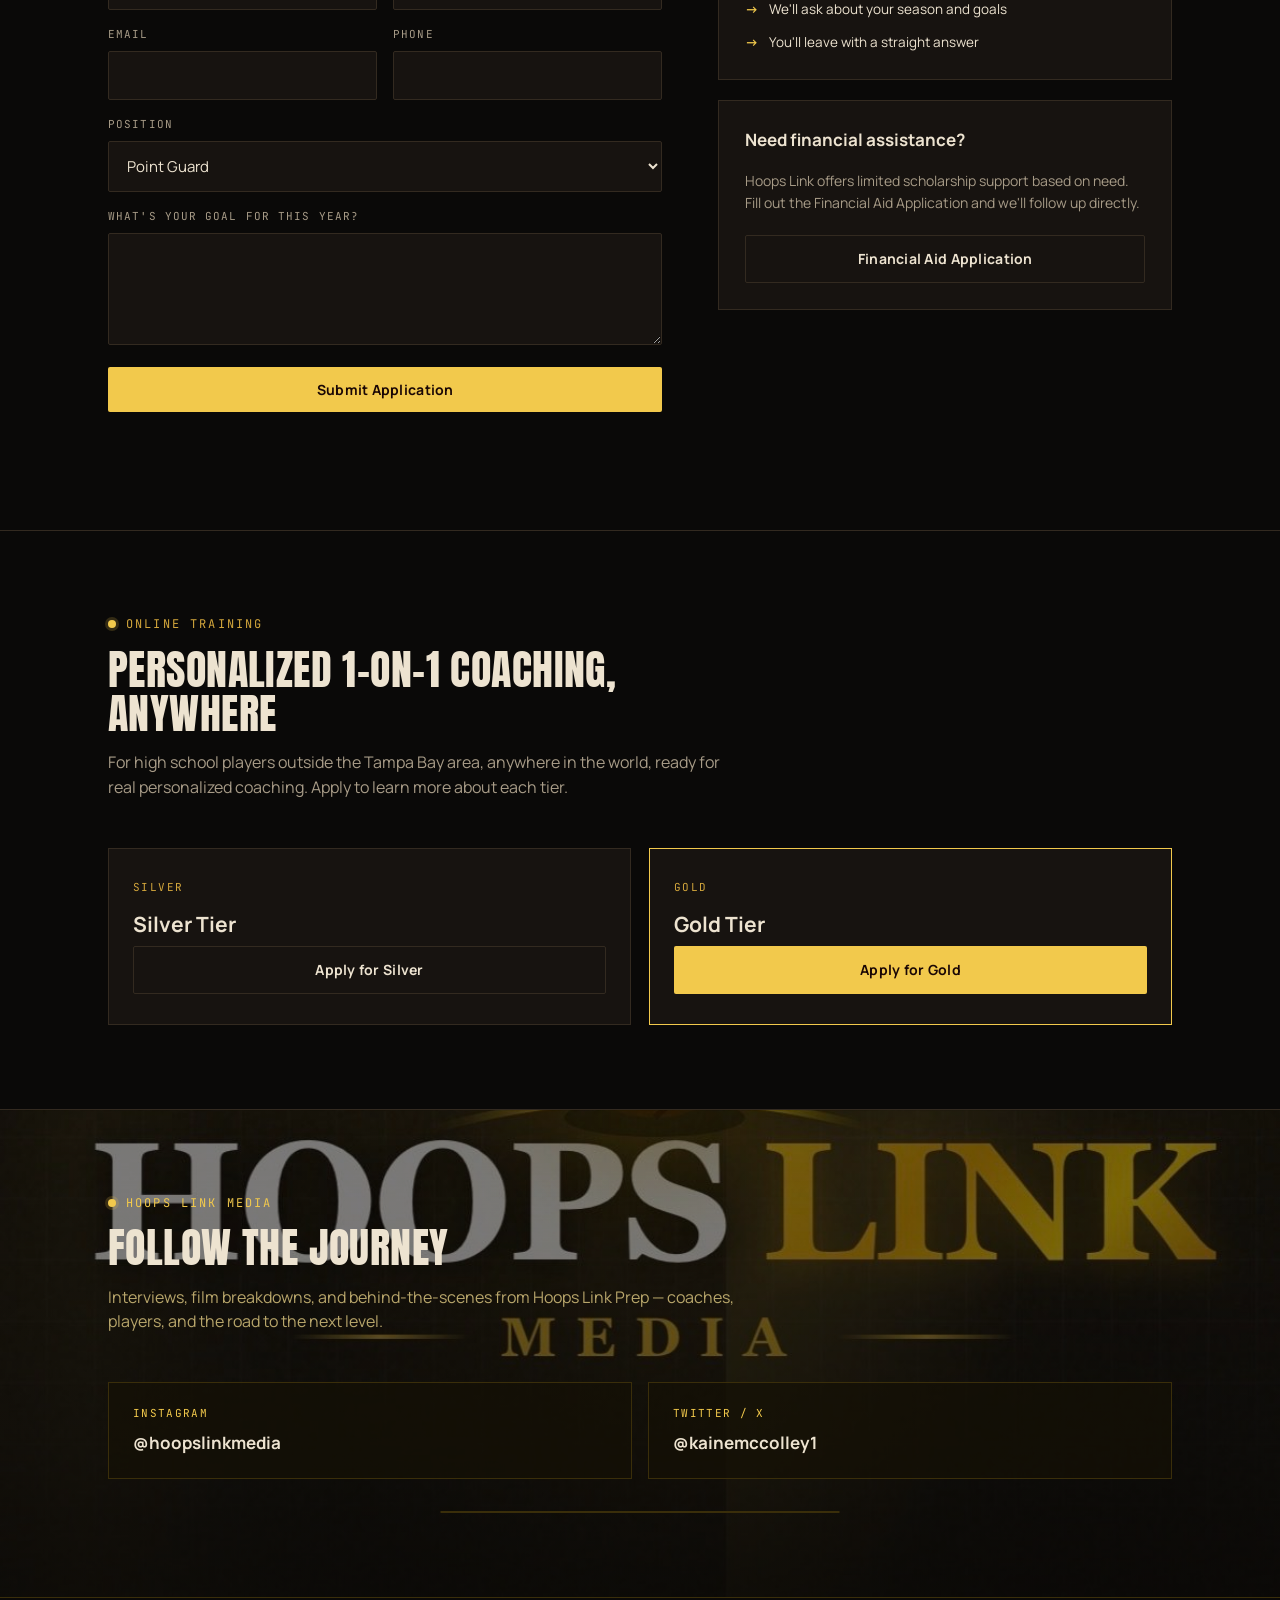
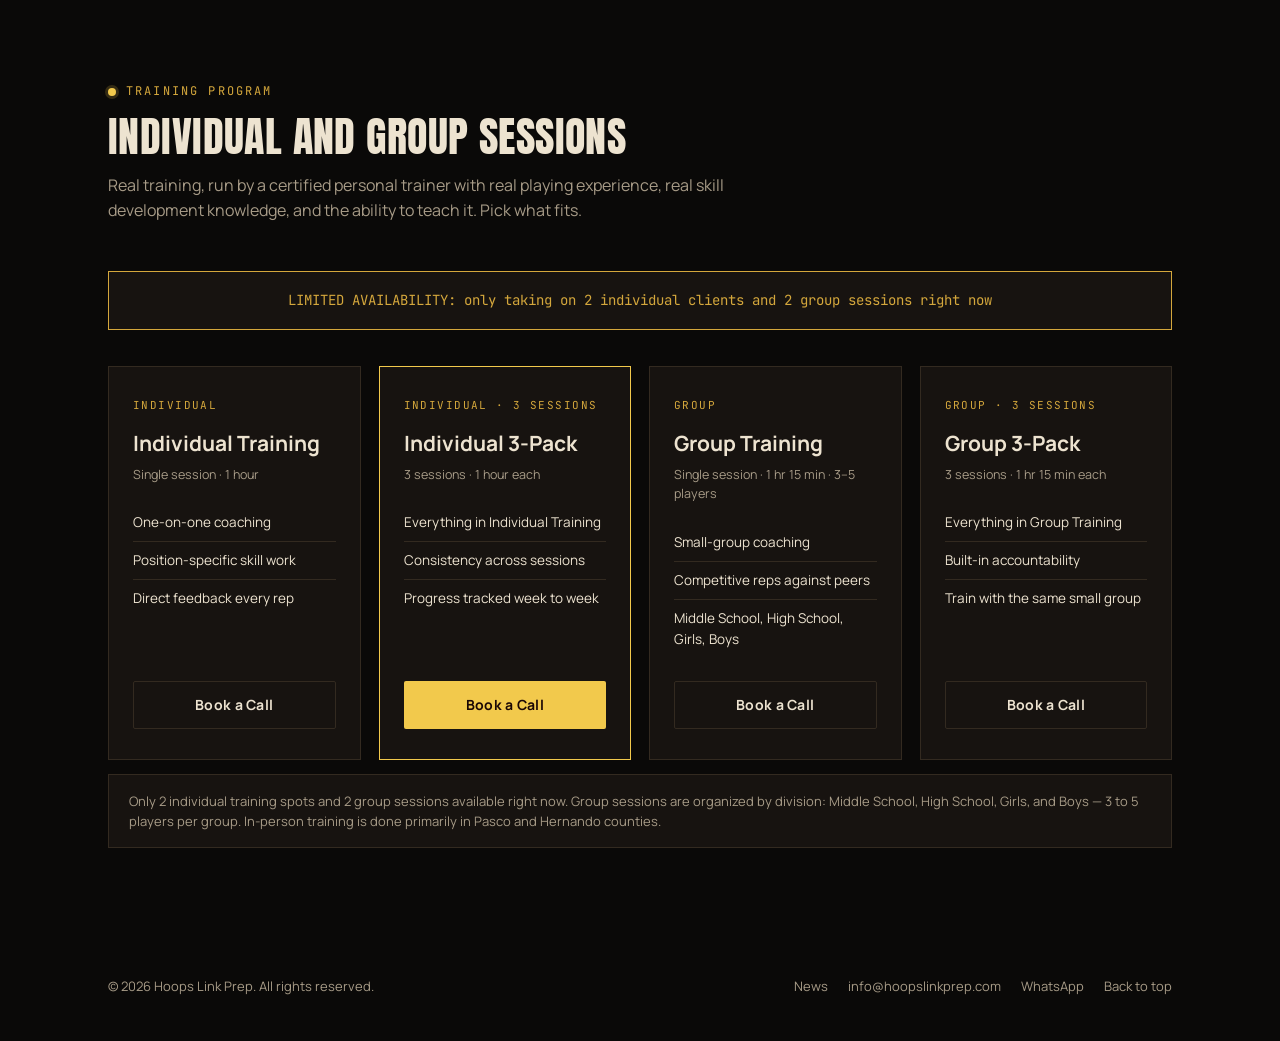
==== commit db08f96a: "Add Hoops Link, Explained graphics row after Post-Grad section Co-Authored-By: Claude Opus 5.5 <nore" ====
--- a/index.html
+++ b/index.html
@@ -139,6 +139,10 @@
 
   section{padding:84px 0;border-bottom:1px solid var(--line);}
   .section-head{max-width:640px;margin-bottom:48px;}
+  .explained-row{display:grid;grid-auto-flow:column;grid-auto-columns:minmax(220px,1fr);gap:18px;overflow-x:auto;scroll-snap-type:x mandatory;padding-bottom:12px;-webkit-overflow-scrolling:touch;}
+  .explained-row figure{margin:0;scroll-snap-align:start;}
+  .explained-row img{width:100%;aspect-ratio:4/5;object-fit:cover;display:block;border:1px solid var(--line);}
+  @media (max-width:760px){.explained-row{grid-auto-columns:78%;}}
   .section-head h2{font-size:clamp(28px,4vw,42px);margin:14px 0 0;line-height:1.05;}
   .section-head p{color:var(--mute);font-size:16px;margin-top:14px;}
 
@@ -363,6 +367,25 @@
       <div class="hero-ctas" style="margin-top:36px;">
         <a href="#apply" class="btn btn-primary">Apply For a Spot</a>
         <a href="https://calendly.com/hoopslinkbiz/30min" target="_blank" rel="noopener" class="btn btn-outline">Book a 15-Min Call</a>
+      </div>
+    </div>
+  </section>
+
+  <!-- HOOPS LINK, EXPLAINED (Hoops Link Media graphics; sources in HOOPSLINK/media/graphics/ig-set-01) -->
+  <section id="explained">
+    <div class="wrap">
+      <div class="section-head">
+        <span class="eyebrow">Hoops Link, Explained</span>
+        <h2 class="display">Swipe through it</h2>
+      </div>
+      <div class="explained-row">
+        <figure><img src="images/graphics/02-what-is-post-grad.jpg" loading="lazy" alt="What is a post-grad year? One extra year after high school, before college. You've graduated, but you're not done. A year to get better, and to get seen."></figure>
+        <figure><img src="images/graphics/03-its-in-the-name.jpg" loading="lazy" alt="It's in the name. Hoops: basketball is the vehicle. Link: we connect you to the people who open doors. Prep: ready for what college really demands. Giving back to the game."></figure>
+        <figure><img src="images/graphics/07-meet-coach-kaine.jpg" loading="lazy" alt="Meet the coach: Coach Kaine McColley. Been where you're going. Nature Coast Tech, Nova Southeastern, Bluefield State, Arkansas-Pine Bluff. Former North Suncoast Player of the Year, All-American Honorable Mention, certified personal trainer, 2x HBCU graduate."></figure>
+        <figure><img src="images/graphics/06-limited-spots.jpg" loading="lazy" alt="Limited spots for 2026-27. Transfers and post-grad players, still enrolling for this season. Boarding available along Florida's Nature Coast, only 3 to 4 out-of-state players a year."></figure>
+      </div>
+      <div class="hero-ctas" style="margin-top:28px;">
+        <a href="#apply" class="btn btn-primary">Apply For a Spot</a>
       </div>
     </div>
   </section>
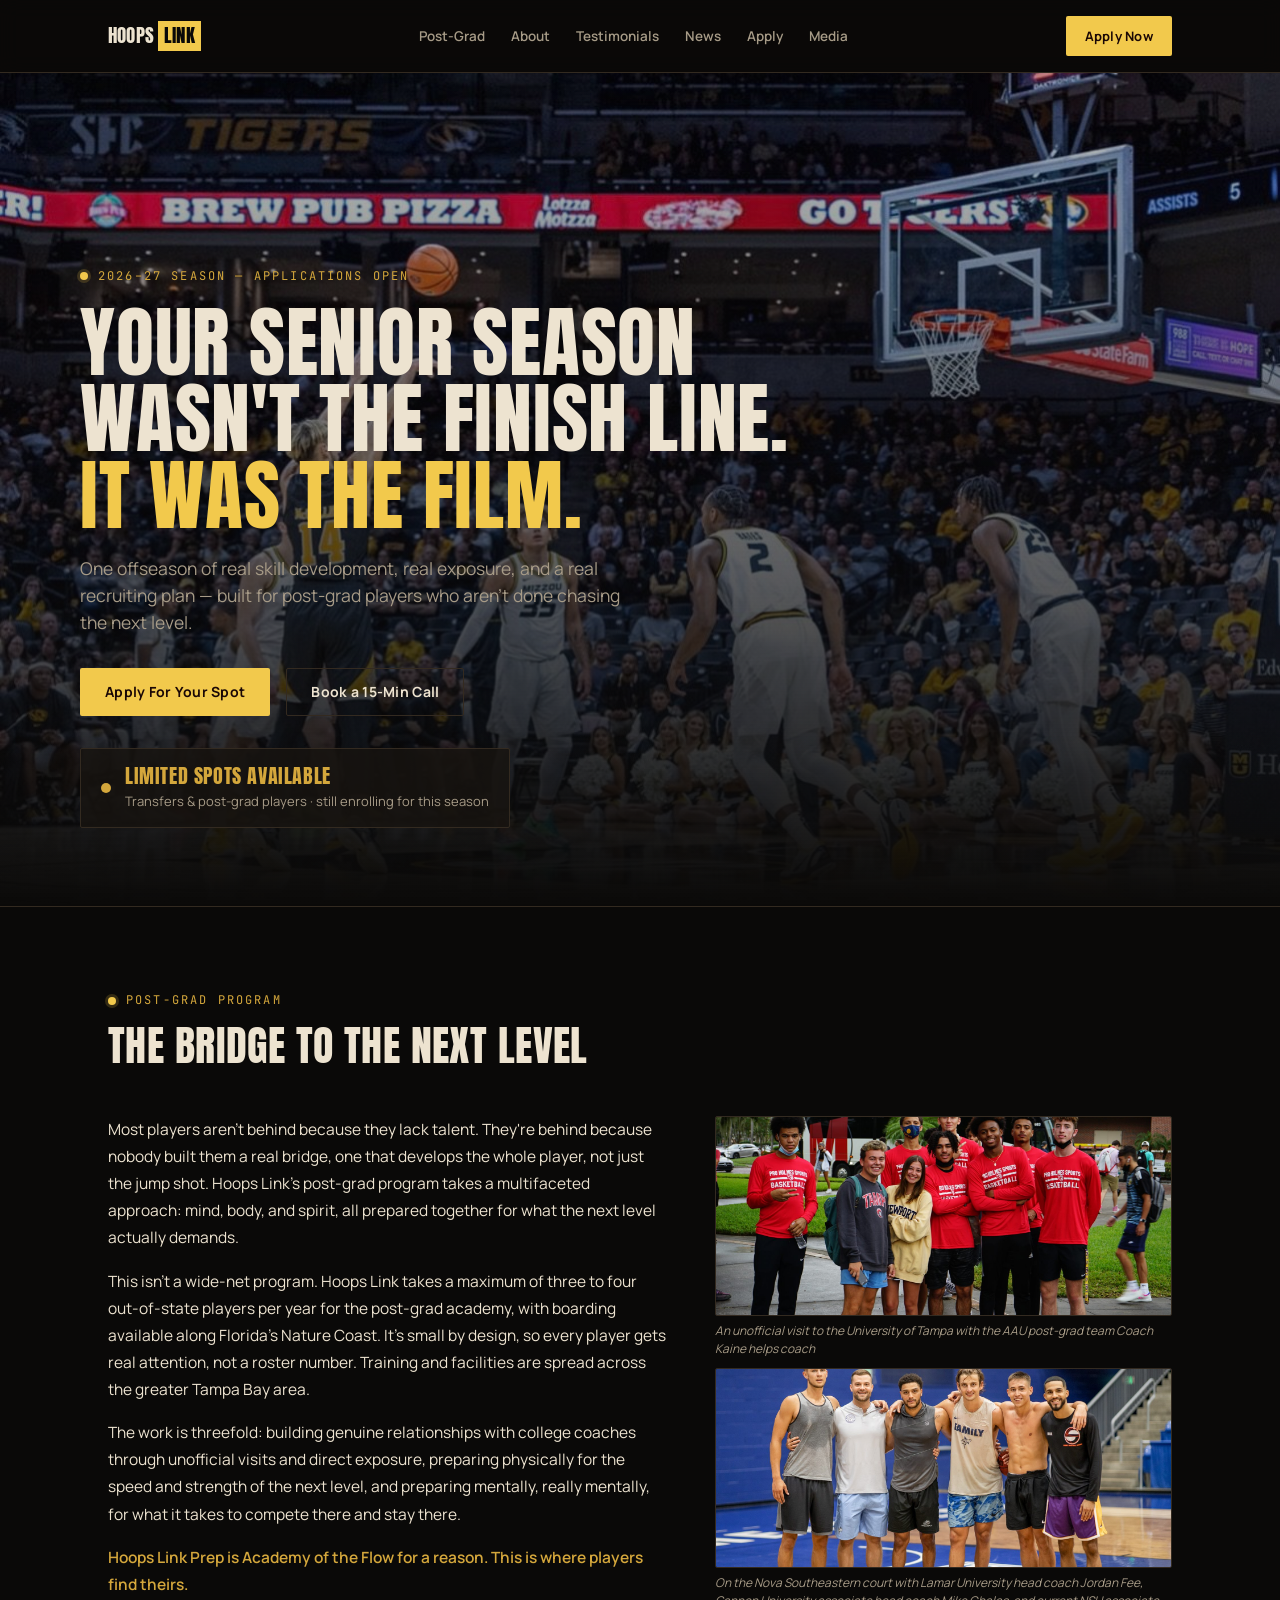
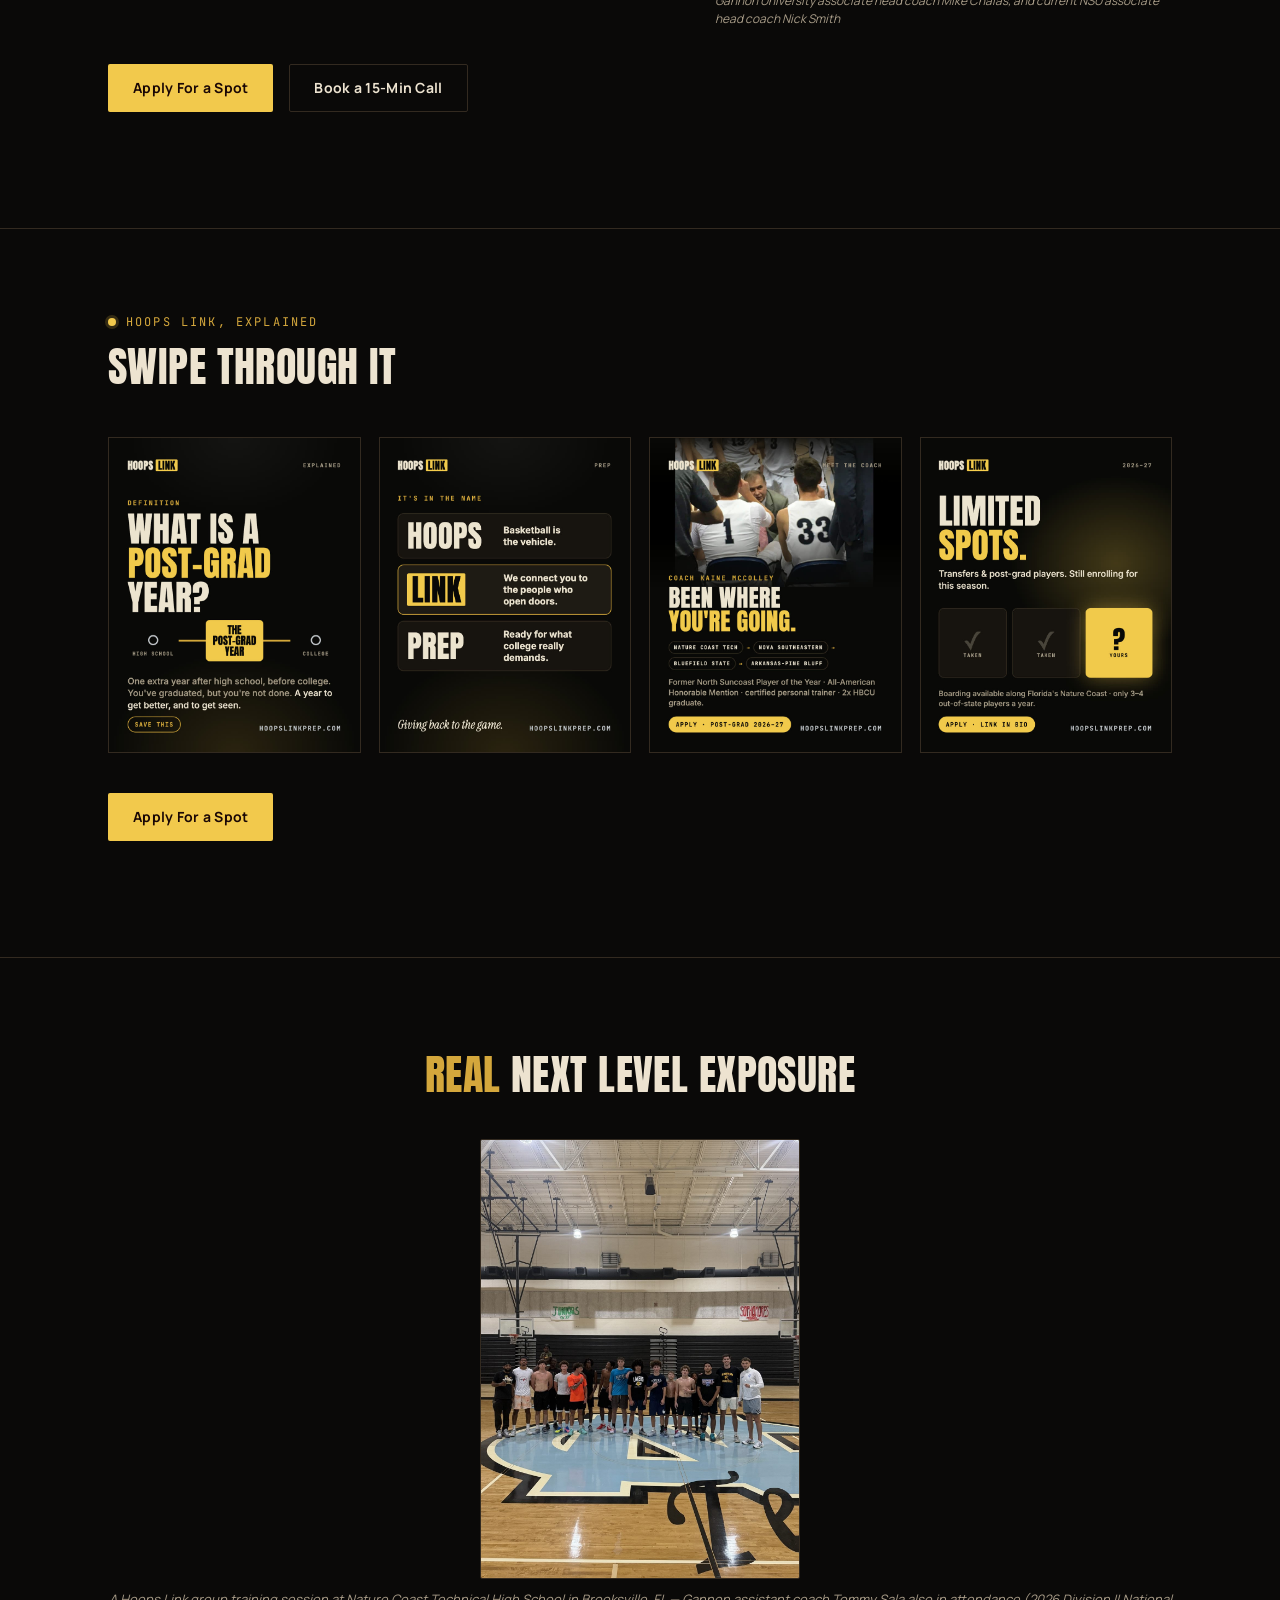
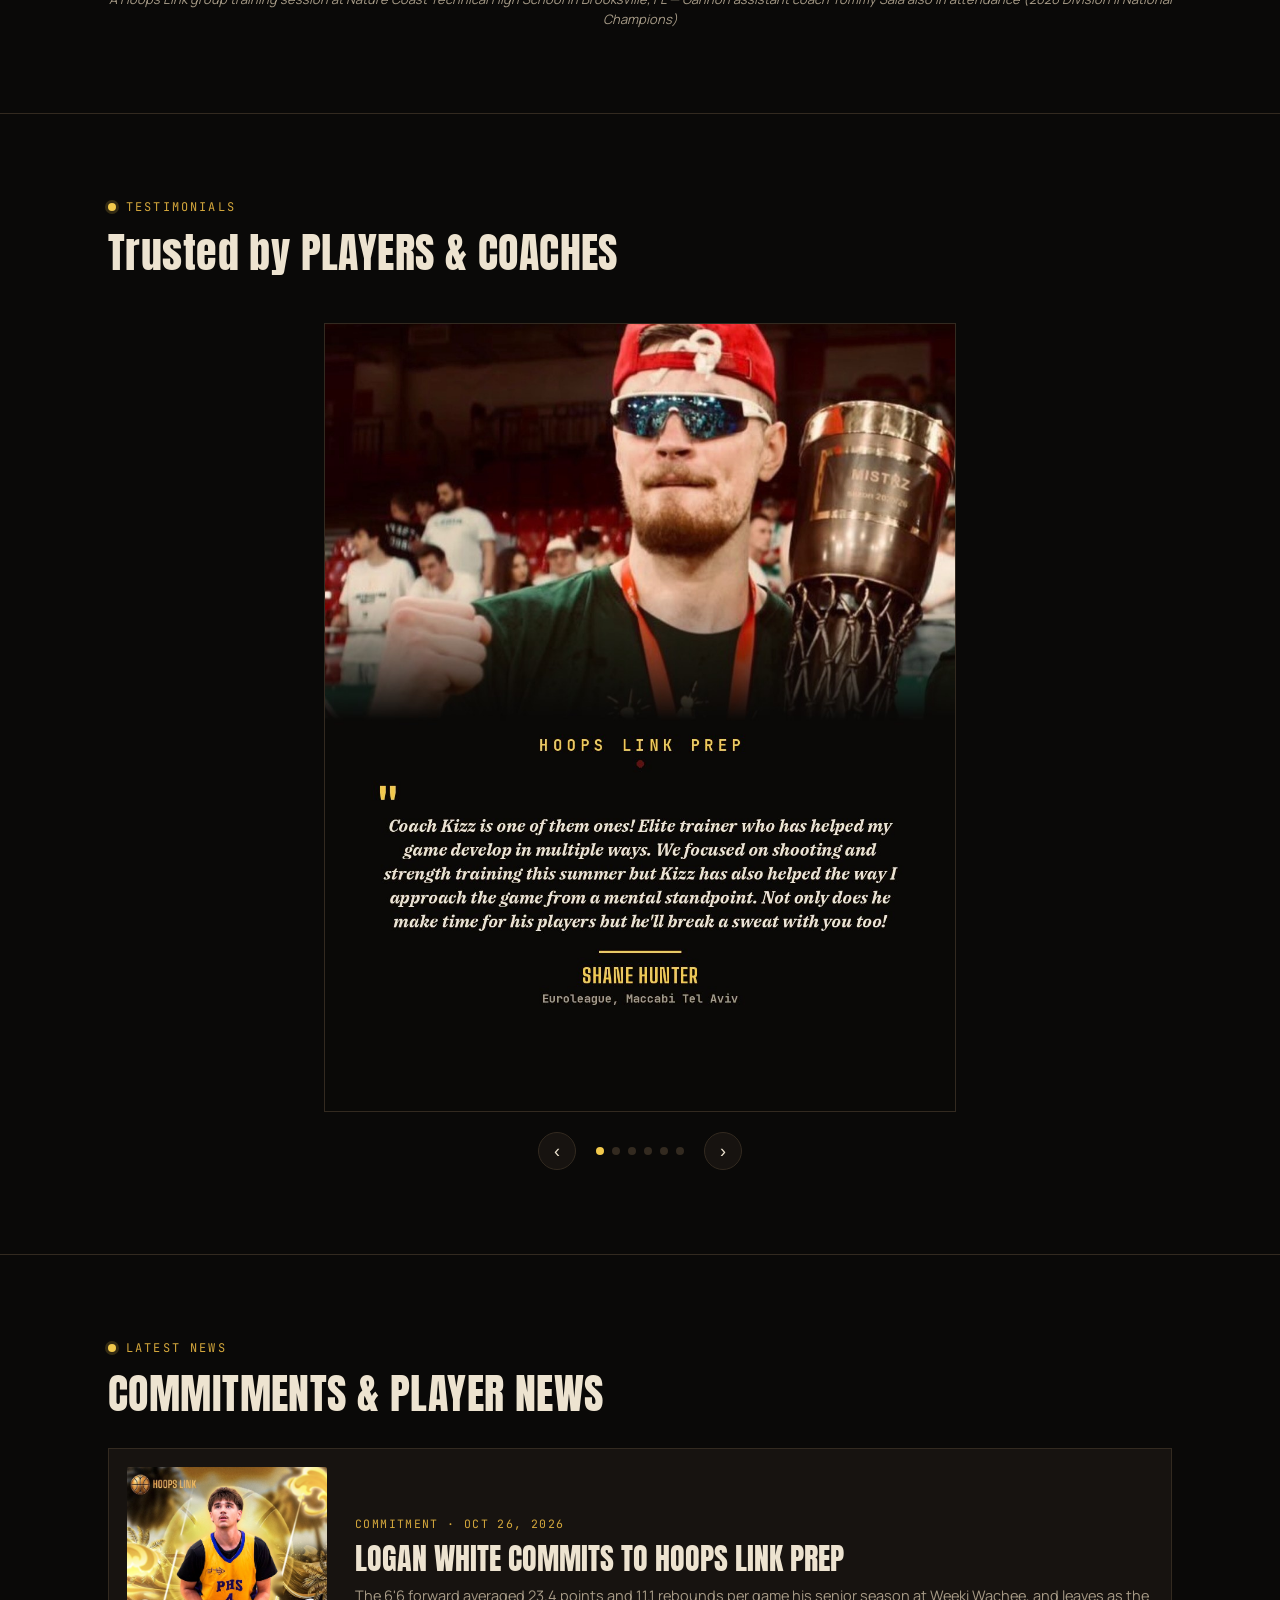
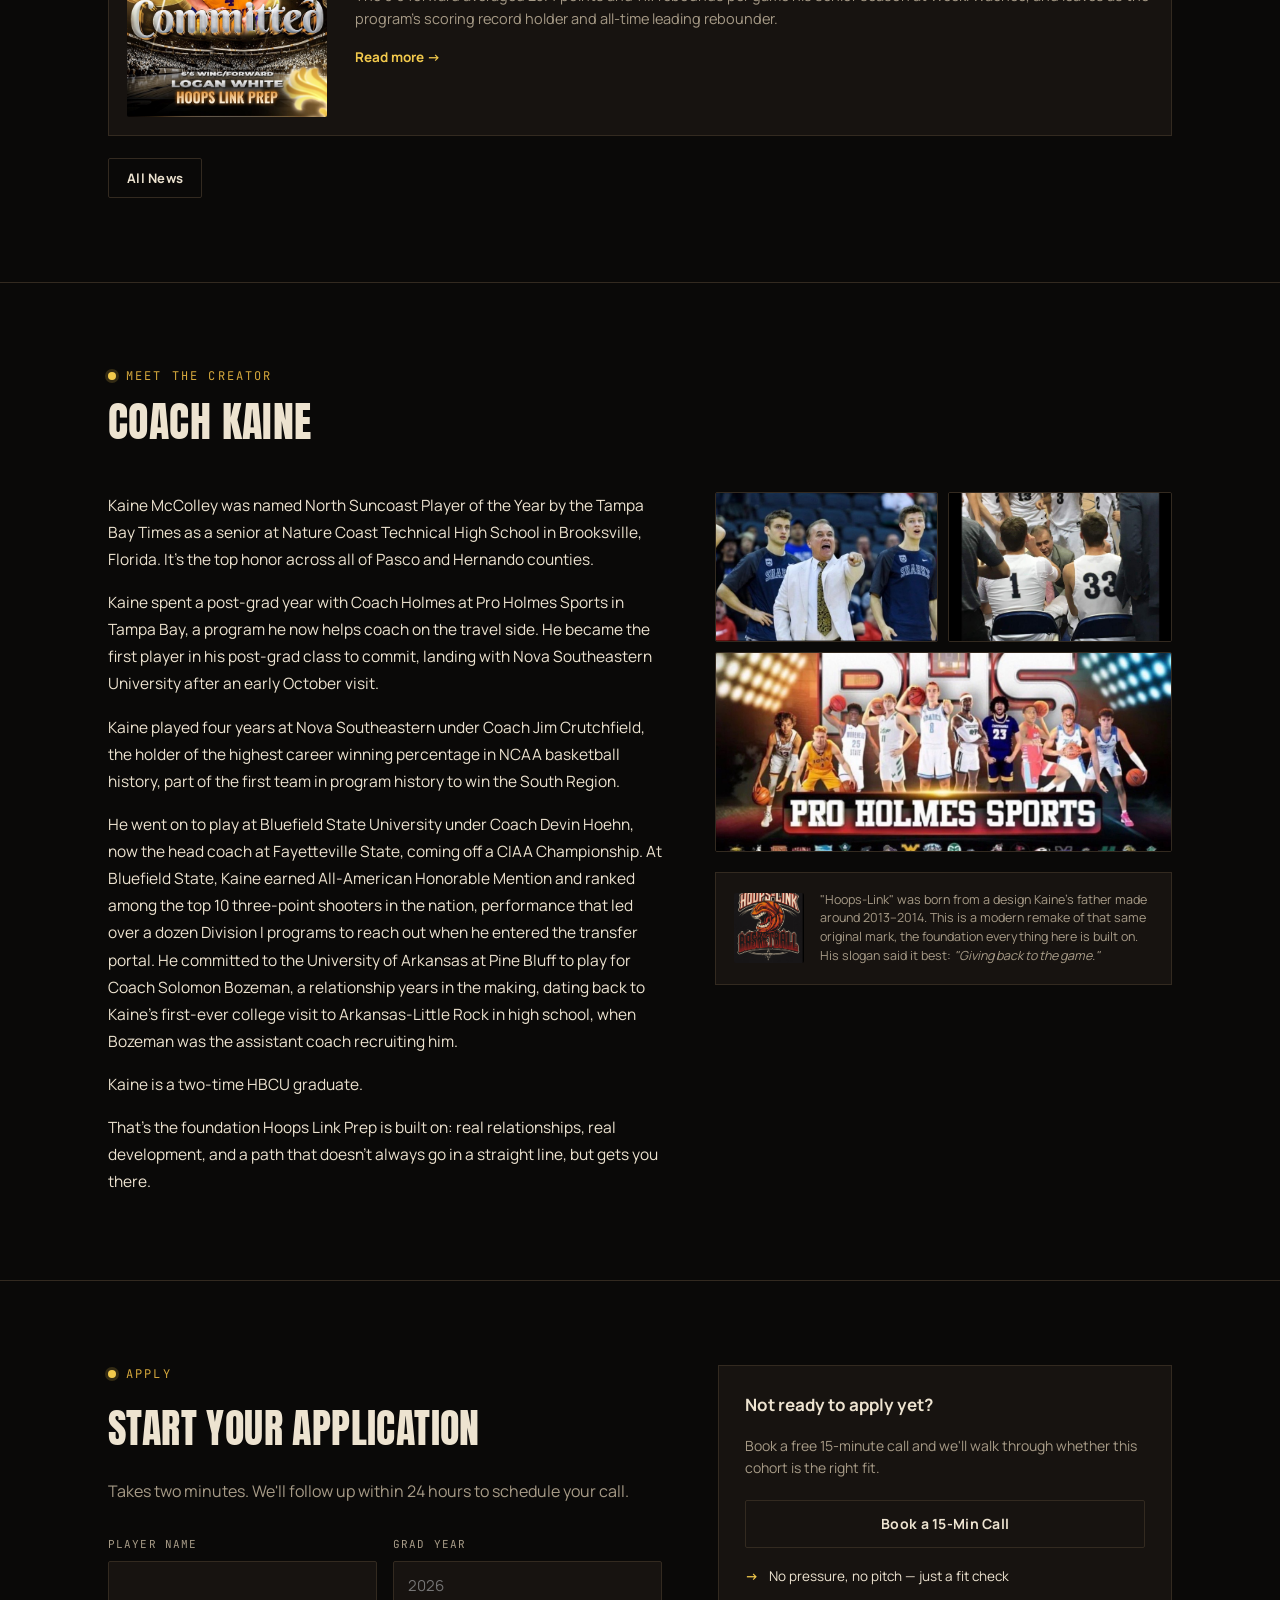
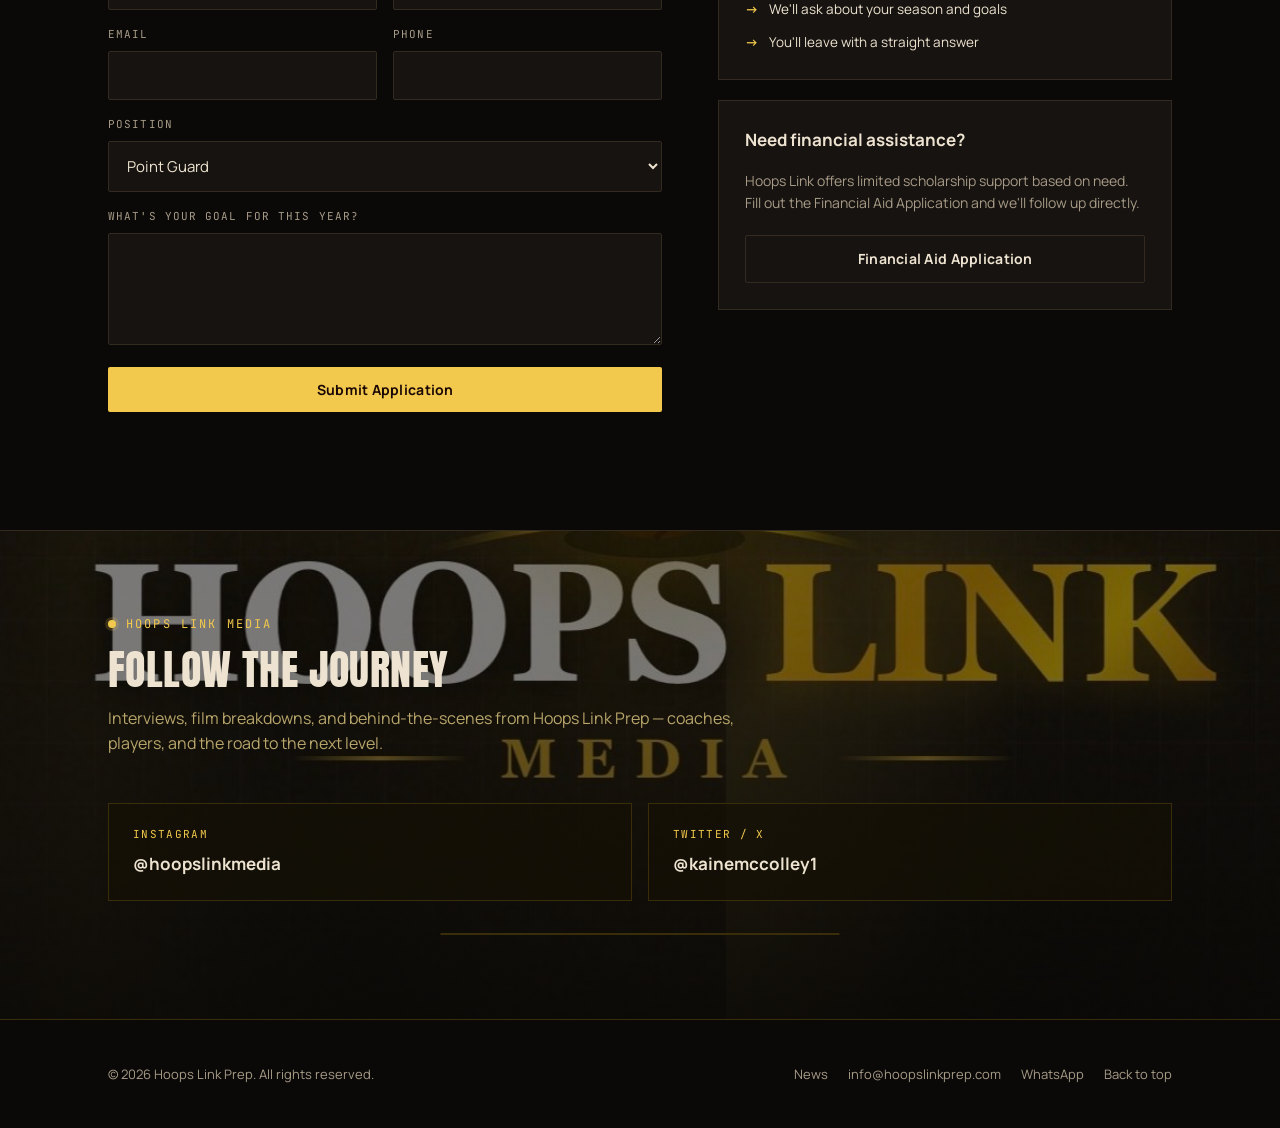
==== commit 9fe53137: "Make the site all post-grad prep: remove Online and In-Person Training sections, nav links; Nature C" ====
--- a/index.html
+++ b/index.html
@@ -26,7 +26,7 @@
 <meta name="twitter:title" content="Hoops Link Prep — Post-Grad Basketball Prep Program">
 <meta name="twitter:description" content="Real skill development, real exposure, and a real recruiting plan for post-grad players ready for the next level.">
 <meta name="twitter:image" content="https://hoopslinkprep.com/images/academy-flow-kiz.jpg">
-<meta name="description" content="Hoops Link Prep is a post-grad basketball prep program in Trinity, Florida (greater Tampa Bay) founded by Coach Kaine McColley, with in-person and online individual and group training.">
+<meta name="description" content="Hoops Link Prep is a post-grad basketball prep program on Florida's Nature Coast (greater Tampa Bay), founded by Coach Kaine McColley. Player development, college coach relationships, and a year of building for transfers and post-grad players.">
 <link rel="canonical" href="https://hoopslinkprep.com/">
 <script type="application/ld+json">
 {
@@ -36,7 +36,7 @@
   "url": "https://hoopslinkprep.com",
   "logo": "https://hoopslinkprep.com/images/icon-512.png",
   "image": "https://hoopslinkprep.com/images/academy-flow-kiz.jpg",
-  "description": "Post-grad basketball prep program and basketball training in Trinity, Florida and the greater Tampa Bay area.",
+  "description": "Post-grad basketball prep program on Florida's Nature Coast and the greater Tampa Bay area.",
   "sport": "Basketball",
   "email": "info@hoopslinkprep.com",
   "address": {
@@ -304,9 +304,7 @@
       <a href="#testimonials">Testimonials</a>
       <a href="/news/">News</a>
       <a href="#apply">Apply</a>
-      <a href="#online-training">Online</a>
       <a href="#media">Media</a>
-      <a href="#training">Training</a>
     </div>
     <a href="#apply" class="btn btn-primary btn-sm">Apply Now</a>
   </nav>
@@ -347,7 +345,7 @@
       <div class="about-grid">
         <div>
           <p>Most players aren't behind because they lack talent. They're behind because nobody built them a real bridge, one that develops the whole player, not just the jump shot. Hoops Link's post-grad program takes a multifaceted approach: mind, body, and spirit, all prepared together for what the next level actually demands.</p>
-          <p>This isn't a wide-net program. Hoops Link houses a maximum of three to four out-of-state players per year for the post-grad training academy, based in Trinity, Florida. It's small by design, so every player gets real attention, not a roster number. Training and facilities are spread across the greater Tampa Bay area.</p>
+          <p>This isn't a wide-net program. Hoops Link takes a maximum of three to four out-of-state players per year for the post-grad academy, with boarding available along Florida's Nature Coast. It's small by design, so every player gets real attention, not a roster number. Training and facilities are spread across the greater Tampa Bay area.</p>
           <p>The work is threefold: building genuine relationships with college coaches through unofficial visits and direct exposure, preparing physically for the speed and strength of the next level, and preparing mentally, really mentally, for what it takes to compete there and stay there.</p>
           <p style="color:var(--gold);font-weight:600;">Hoops Link Prep is Academy of the Flow for a reason. This is where players find theirs.</p>
         </div>
@@ -552,30 +550,6 @@
     </div>
   </section>
 
-  <!-- ONLINE TRAINING -->
-  <section id="online-training">
-    <div class="wrap">
-      <div class="section-head">
-        <span class="eyebrow">Online Training</span>
-        <h2 class="display">Personalized 1-on-1 coaching, anywhere</h2>
-        <p>For high school players outside the Tampa Bay area, anywhere in the world, ready for real personalized coaching. Apply to learn more about each tier.</p>
-      </div>
-
-      <div class="price-grid">
-        <div class="price-card">
-          <div class="price-tier">SILVER</div>
-          <h3>Silver Tier</h3>
-          <a href="#apply" class="btn btn-outline">Apply for Silver</a>
-        </div>
-        <div class="price-card feat">
-          <div class="price-tier">GOLD</div>
-          <h3>Gold Tier</h3>
-          <a href="#apply" class="btn btn-primary">Apply for Gold</a>
-        </div>
-      </div>
-    </div>
-  </section>
-
   <!-- HOOPSLINK MEDIA (gold section) -->
   <section id="media" class="media-section">
     <div class="media-bg"></div>
@@ -603,69 +577,6 @@
     </div>
   </section>
 
-
-  <!-- TRAINING PROGRAM -->
-  <section id="training" style="border-bottom:none;">
-    <div class="wrap">
-      <div class="section-head">
-        <span class="eyebrow">Training Program</span>
-        <h2 class="display">Individual and group sessions</h2>
-        <p>Real training, run by a certified personal trainer with real playing experience, real skill development knowledge, and the ability to teach it. Pick what fits.</p>
-      </div>
-
-      <div style="background:var(--bg-elev);border:1px solid var(--gold);padding:18px 22px;margin-bottom:32px;font-family:'JetBrains Mono',monospace;font-size:14px;color:var(--gold);text-align:center;">
-        LIMITED AVAILABILITY: only taking on 2 individual clients and 2 group sessions right now
-      </div>
-
-      <div class="price-grid">
-        <div class="price-card">
-          <div class="price-tier">INDIVIDUAL</div>
-          <h3>Individual Training</h3>
-          <div class="price-sub">Single session · 1 hour</div>
-          <ul class="price-list">
-            <li>One-on-one coaching</li>
-            <li>Position-specific skill work</li>
-            <li>Direct feedback every rep</li>
-          </ul>
-          <a href="https://calendly.com/hoopslinkbiz/30min" target="_blank" rel="noopener" class="btn btn-outline">Book a Call</a>
-        </div>
-        <div class="price-card feat">
-          <div class="price-tier">INDIVIDUAL · 3 SESSIONS</div>
-          <h3>Individual 3-Pack</h3>
-          <div class="price-sub">3 sessions · 1 hour each</div>
-          <ul class="price-list">
-            <li>Everything in Individual Training</li>
-            <li>Consistency across sessions</li>
-            <li>Progress tracked week to week</li>
-          </ul>
-          <a href="https://calendly.com/hoopslinkbiz/30min" target="_blank" rel="noopener" class="btn btn-primary">Book a Call</a>
-        </div>
-        <div class="price-card">
-          <div class="price-tier">GROUP</div>
-          <h3>Group Training</h3>
-          <div class="price-sub">Single session · 1 hr 15 min · 3–5 players</div>
-          <ul class="price-list">
-            <li>Small-group coaching</li>
-            <li>Competitive reps against peers</li>
-            <li>Middle School, High School, Girls, Boys</li>
-          </ul>
-          <a href="https://calendly.com/hoopslinkbiz/30min" target="_blank" rel="noopener" class="btn btn-outline">Book a Call</a>
-        </div>
-        <div class="price-card">
-          <div class="price-tier">GROUP · 3 SESSIONS</div>
-          <h3>Group 3-Pack</h3>
-          <div class="price-sub">3 sessions · 1 hr 15 min each</div>
-          <ul class="price-list">
-            <li>Everything in Group Training</li>
-            <li>Built-in accountability</li>
-            <li>Train with the same small group</li>
-          </ul>
-          <a href="https://calendly.com/hoopslinkbiz/30min" target="_blank" rel="noopener" class="btn btn-outline">Book a Call</a>
-        </div>
-      </div>
-      <div class="groups-note">Only 2 individual training spots and 2 group sessions available right now. Group sessions are organized by division: Middle School, High School, Girls, and Boys — 3 to 5 players per group. In-person training is done primarily in Pasco and Hernando counties.</div>
-    </div>
-  </section>
 
 </main>
 
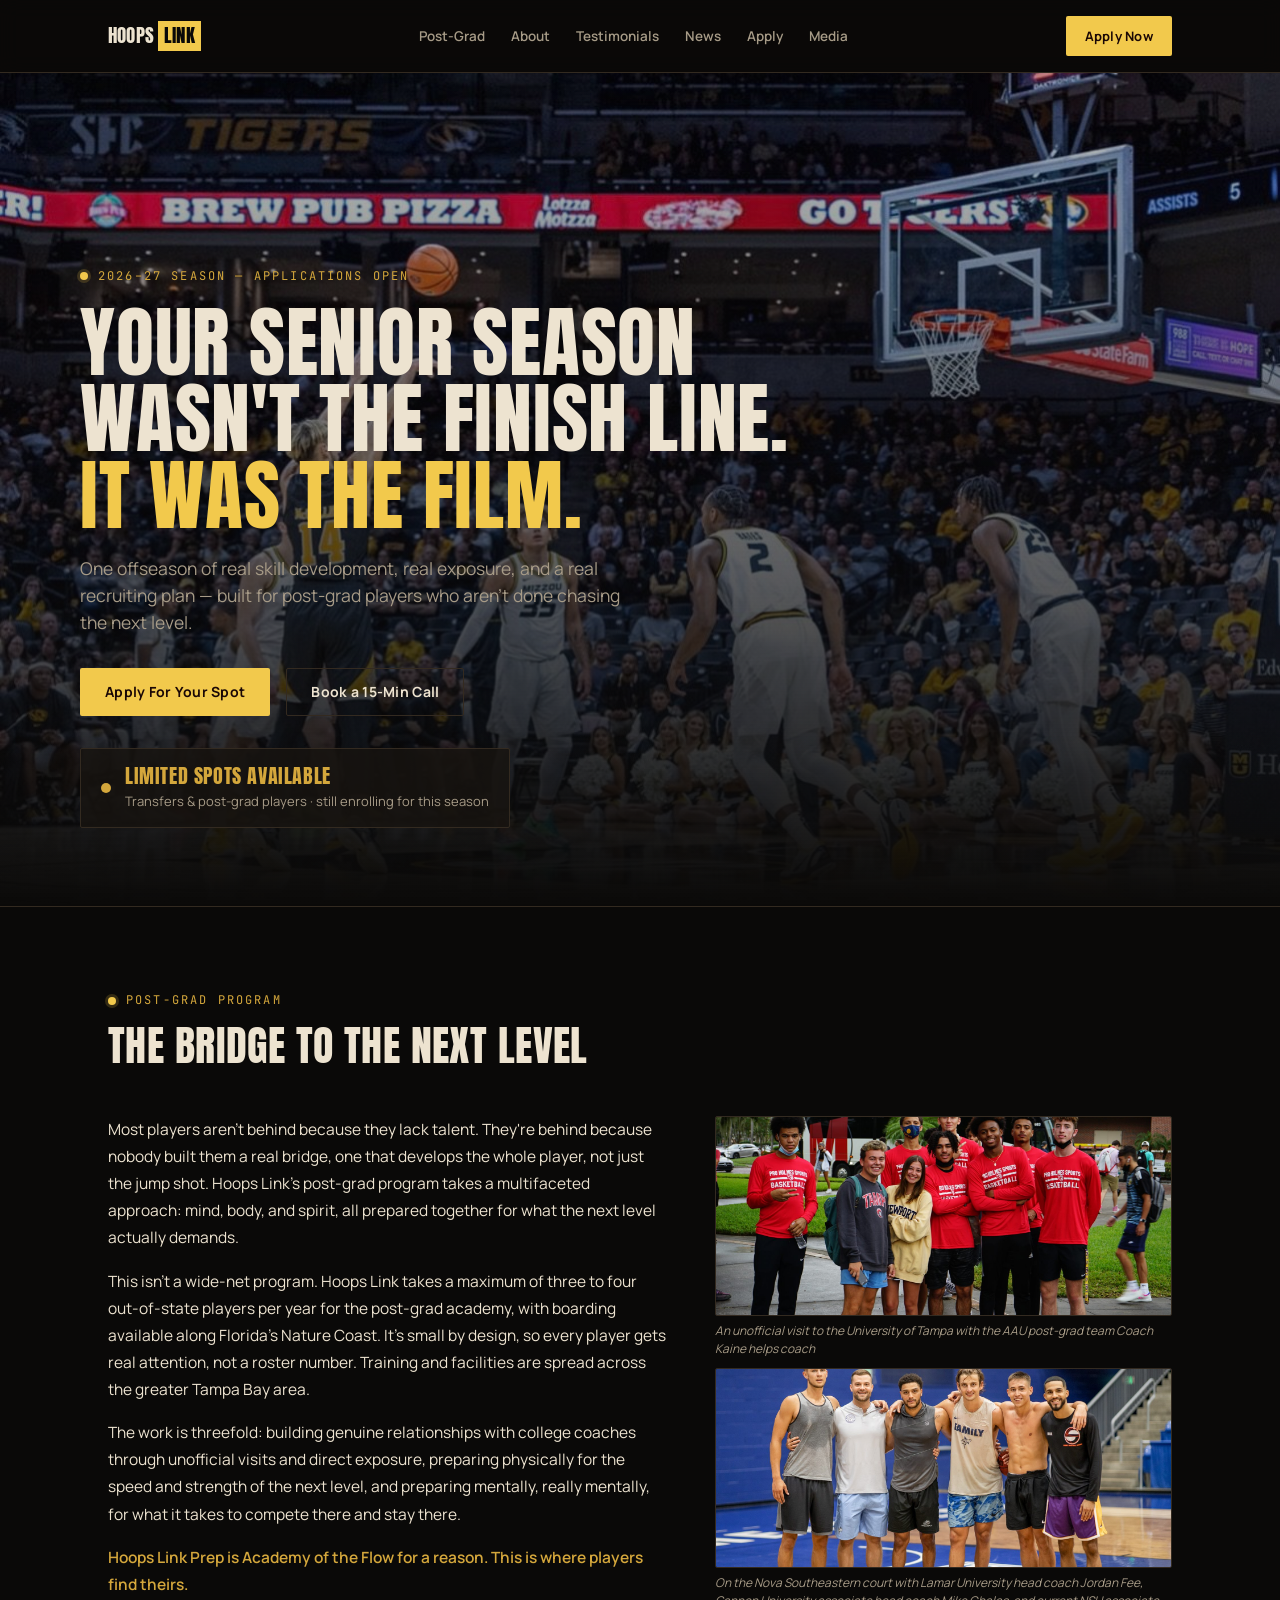
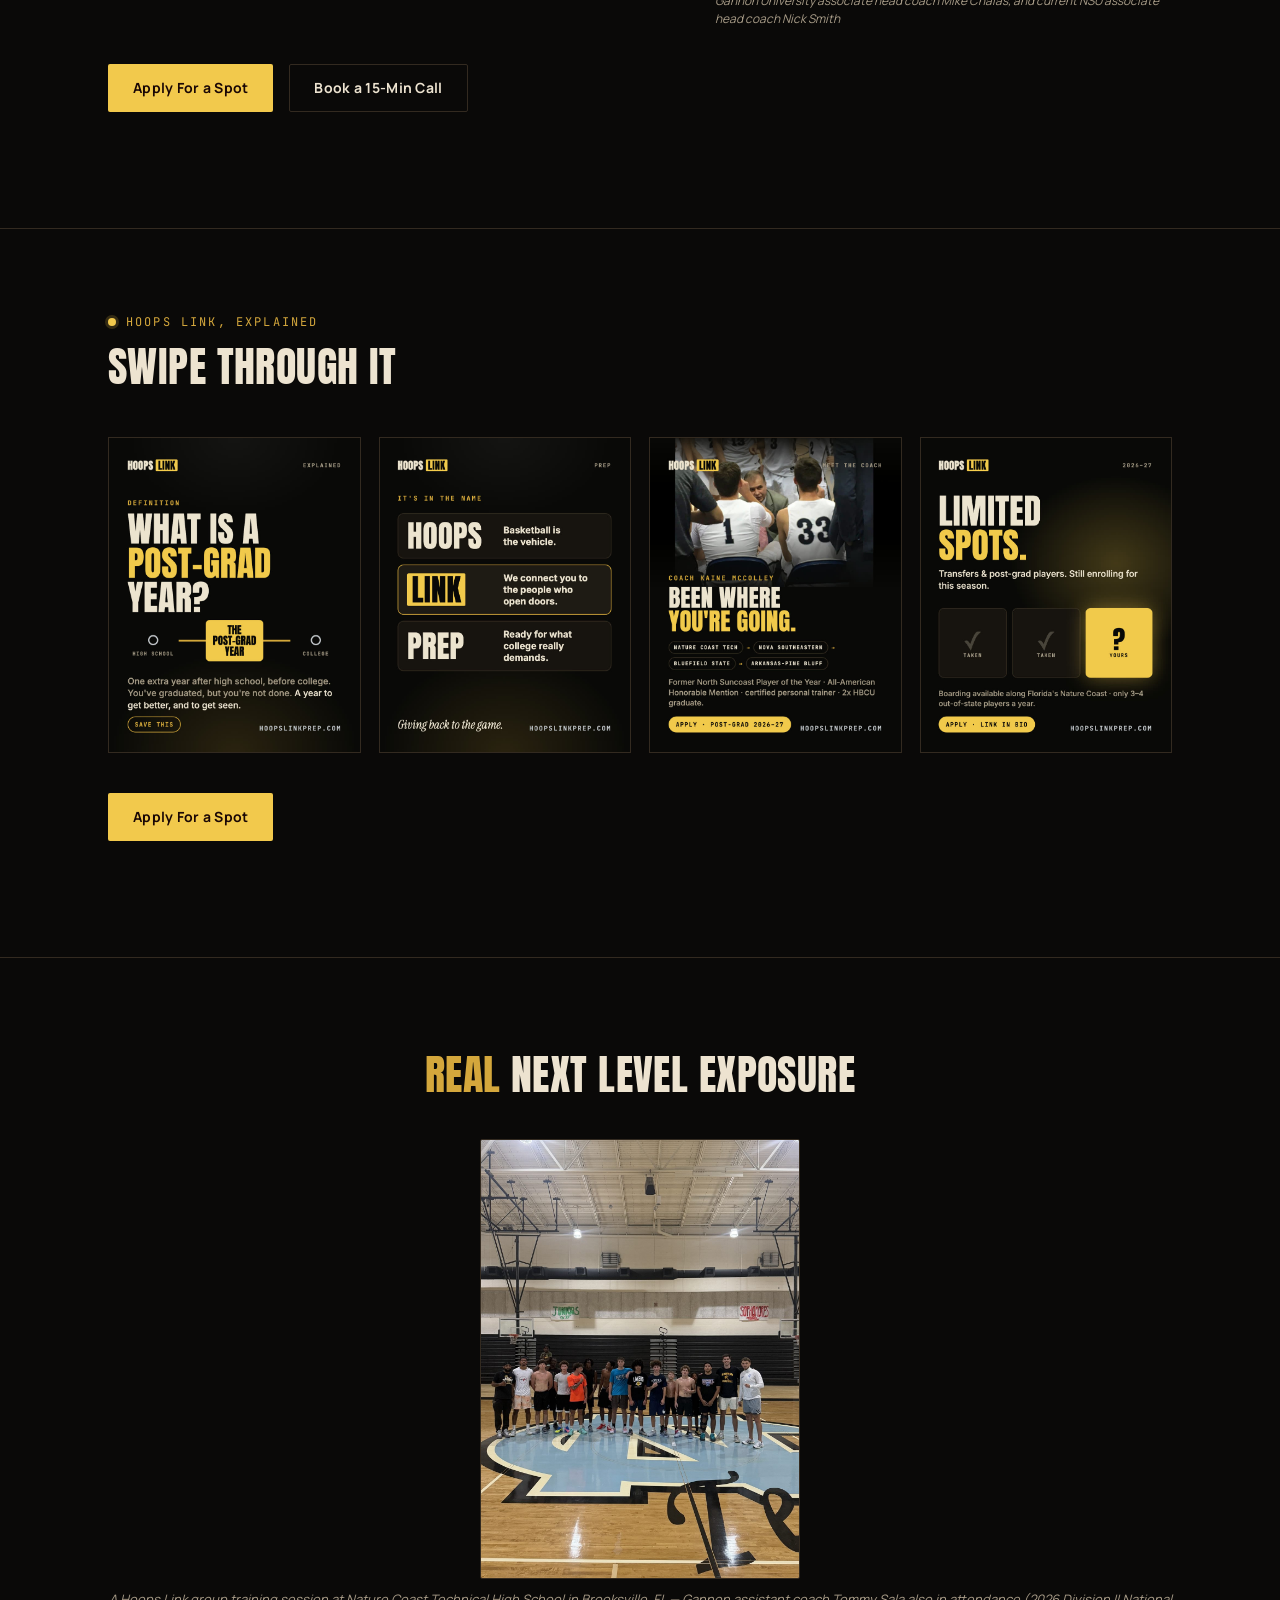
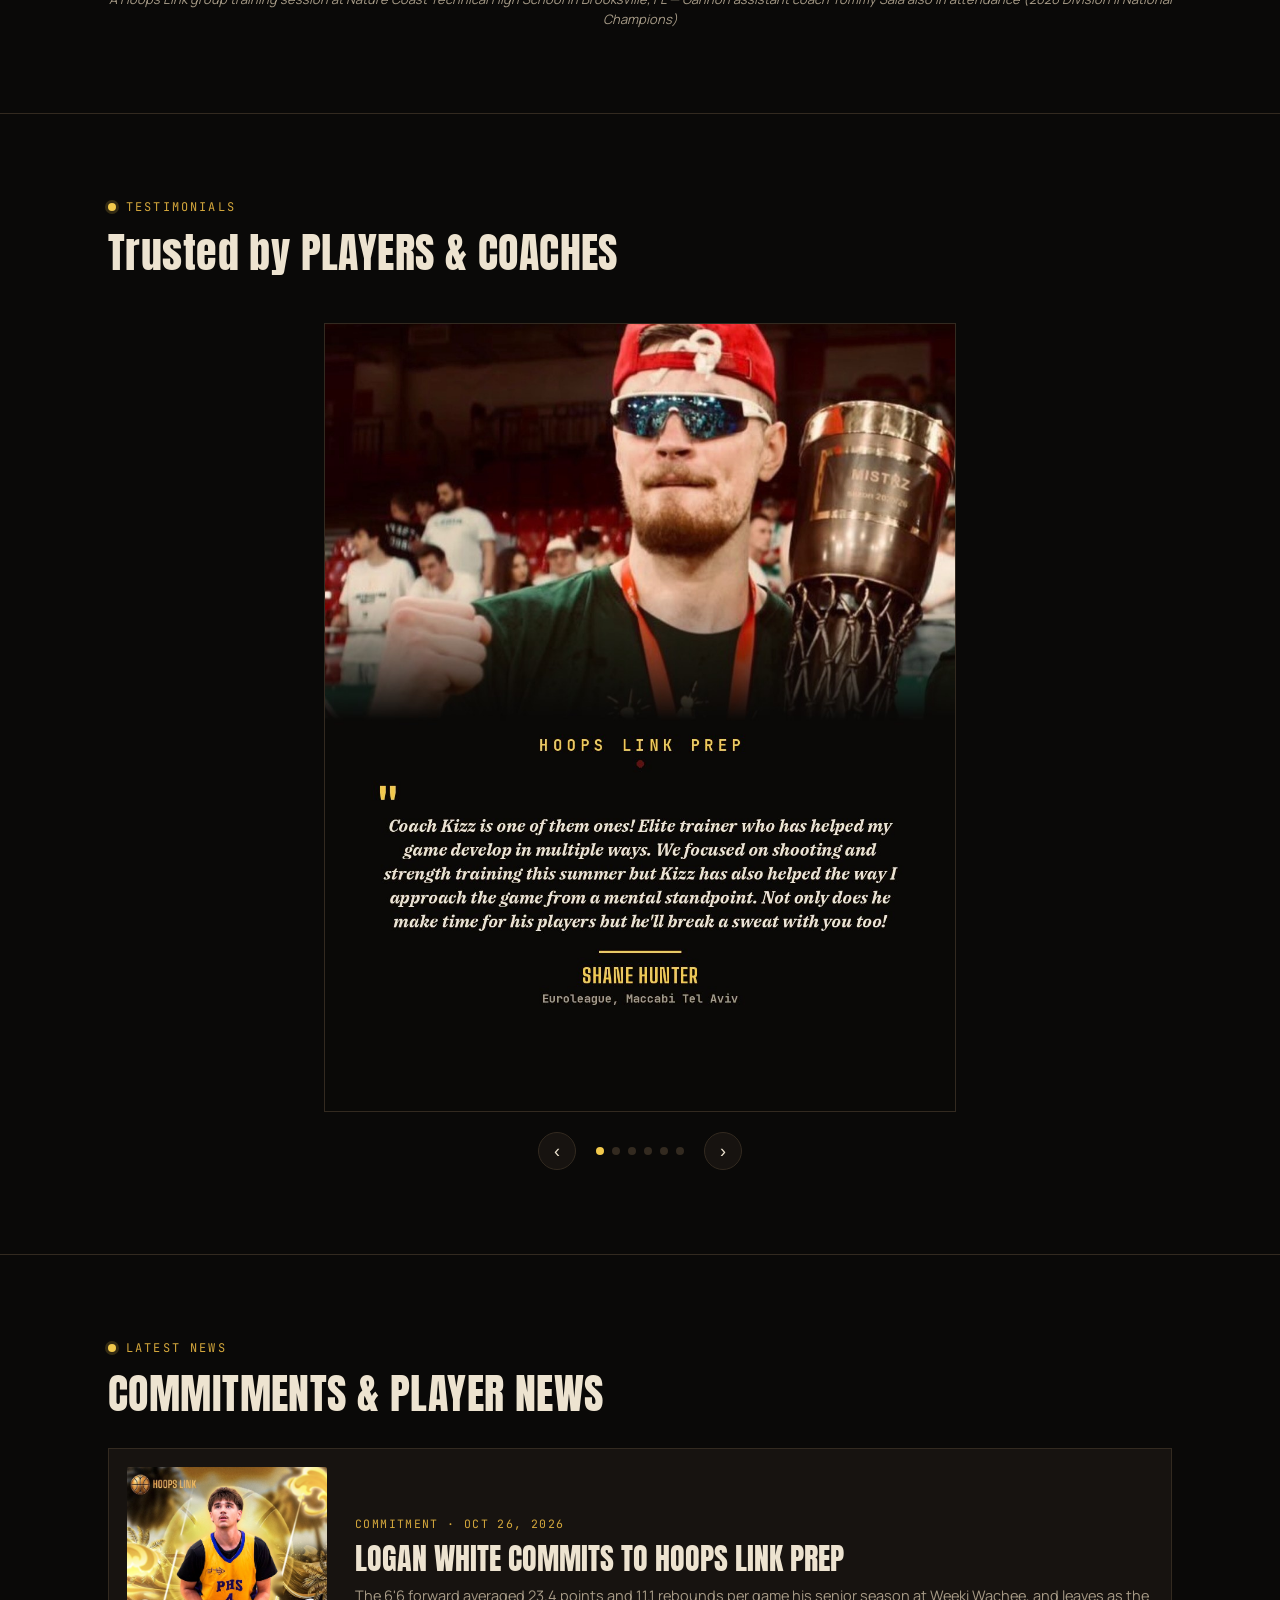
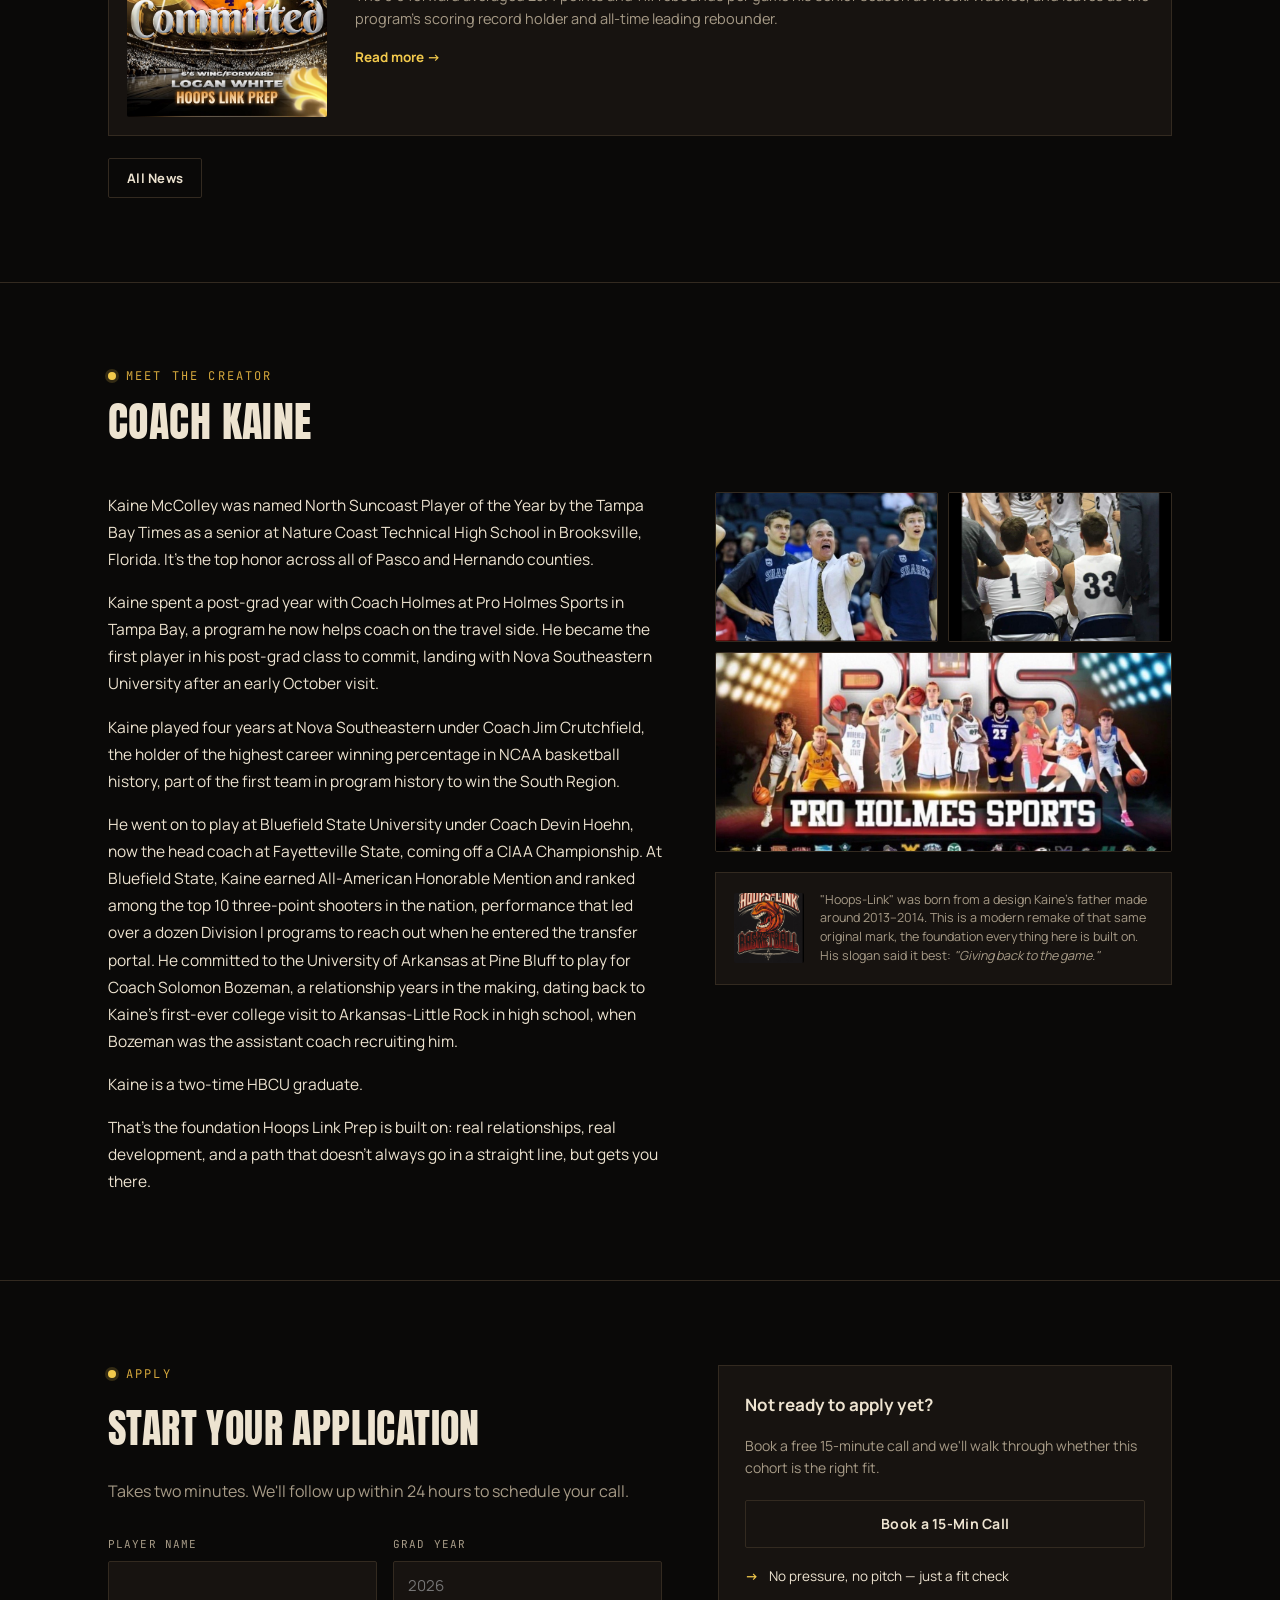
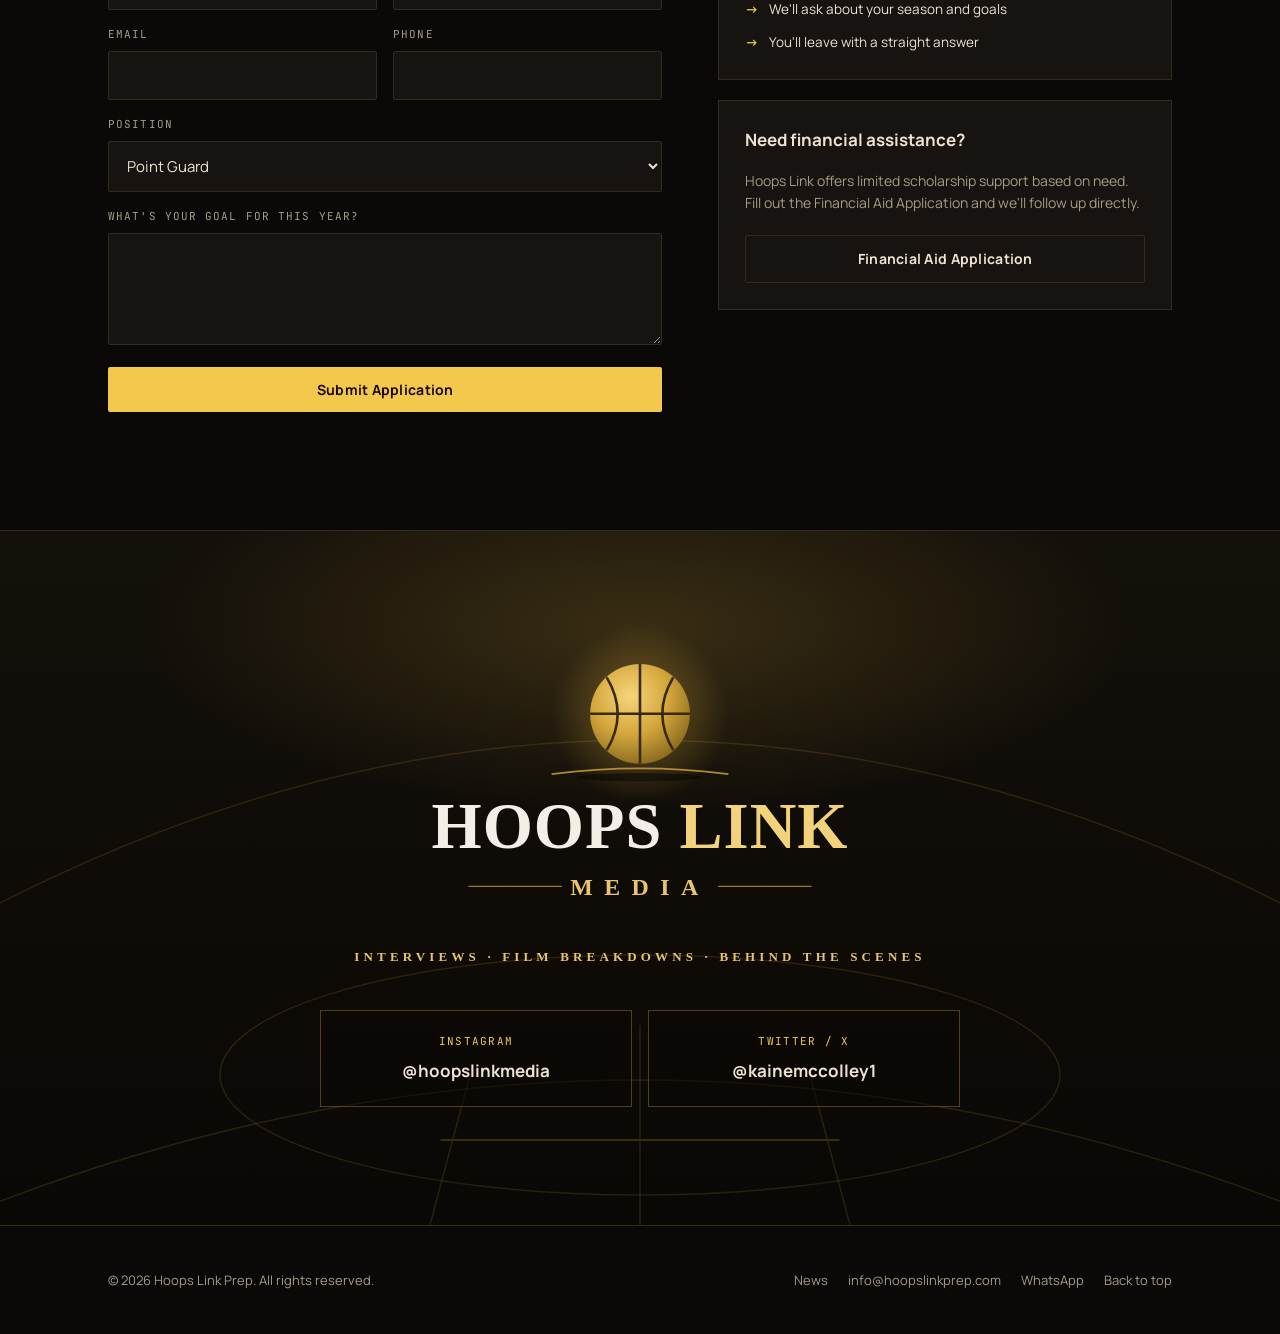
==== commit 5c1d5514: "Clean up Hoops Link Media section: vector logo, gradient + court lines, centered layout Co-Authored-" ====
--- a/index.html
+++ b/index.html
@@ -252,7 +252,16 @@
     background:#0A0805;
     overflow:hidden;
   }
-  .media-bg{position:absolute;inset:0;background:linear-gradient(180deg, rgba(10,8,5,0.25), rgba(10,8,5,0.75)), url('images/media-bg-gold.jpg');background-size:cover;background-position:center 20%;opacity:0.95;}
+  .media-bg{position:absolute;inset:0;background:radial-gradient(ellipse 55% 38% at 50% 14%, rgba(212,167,60,0.20), rgba(212,167,60,0) 70%),linear-gradient(180deg,#14100A 0%,#0A0805 100%);}
+  .media-court{position:absolute;left:50%;bottom:0;transform:translateX(-50%);width:1400px;max-width:none;height:auto;opacity:.55;pointer-events:none;}
+  .media-inner{text-align:center;}
+  .sr-only{position:absolute;width:1px;height:1px;overflow:hidden;clip:rect(0 0 0 0);white-space:nowrap;}
+  .hlm-logo{display:block;margin:0 auto;max-width:520px;width:100%;overflow:visible;}
+  .hlm-br{display:none;}
+  @media (max-width:600px){.media-section .hlm-tag{letter-spacing:.2em;font-size:11px;}.hlm-br{display:inline;}.hlm-sep{display:none;}}
+  .hlm-tag{font-family:Georgia,'Times New Roman',serif;font-weight:700;letter-spacing:.32em;font-size:13px;color:#E9C46A;text-transform:uppercase;margin:22px 0 0;line-height:2;}
+  .media-section .media-links{justify-content:center;max-width:640px;margin:40px auto 0;}
+  .media-section .media-card{background:rgba(10,8,5,.55);border:1px solid rgba(212,167,60,.35);text-align:center;}
   .media-inner{position:relative;z-index:2;}
   .media-section .eyebrow{color:var(--gold-bright);}
   .media-section .eyebrow::before{background:var(--gold-bright);box-shadow:0 0 0 3px rgba(242,201,76,0.18);}
@@ -553,12 +562,31 @@
   <!-- HOOPSLINK MEDIA (gold section) -->
   <section id="media" class="media-section">
     <div class="media-bg"></div>
+    <svg class="media-court" viewBox="0 0 1400 620" aria-hidden="true" fill="none" stroke="#D4A73C" stroke-opacity=".28" stroke-width="1.5">
+      <path d="M0 330 Q700 -60 1400 330"/><ellipse cx="700" cy="470" rx="420" ry="120"/>
+      <path d="M0 620 Q700 330 1400 620"/><line x1="530" y1="470" x2="490" y2="620"/><line x1="870" y1="470" x2="910" y2="620"/><line x1="700" y1="420" x2="700" y2="620"/>
+    </svg>
     <div class="wrap media-inner">
-      <div class="section-head">
-        <span class="eyebrow">Hoops Link Media</span>
-        <h2 class="display">Follow the journey</h2>
-        <p>Interviews, film breakdowns, and behind-the-scenes from Hoops Link Prep — coaches, players, and the road to the next level.</p>
-      </div>
+      <h2 class="sr-only">Hoops Link Media</h2>
+      <svg class="hlm-logo" viewBox="0 -70 1000 590" overflow="visible" role="img" aria-label="Hoops Link Media">
+        <defs>
+          <radialGradient id="hlmBall" cx="40%" cy="32%" r="70%"><stop offset="0" stop-color="#F6D57A"/><stop offset=".55" stop-color="#D4A73C"/><stop offset="1" stop-color="#8C6D1F"/></radialGradient>
+          <radialGradient id="hlmHalo" cx="50%" cy="50%" r="50%"><stop offset="0" stop-color="#D4A73C" stop-opacity=".45"/><stop offset="1" stop-color="#D4A73C" stop-opacity="0"/></radialGradient>
+        </defs>
+        <circle cx="500" cy="120" r="170" fill="url(#hlmHalo)"/>
+        <circle cx="500" cy="120" r="96" fill="url(#hlmBall)"/>
+        <g fill="none" stroke="#3a2a0c" stroke-width="5">
+          <line x1="500" y1="24" x2="500" y2="216"/><line x1="404" y1="120" x2="596" y2="120"/>
+          <path d="M436 50 Q478 120 436 190"/><path d="M564 50 Q522 120 564 190"/>
+        </g>
+        <path d="M330 236 Q500 214 670 236" fill="none" stroke="#D4A73C" stroke-width="3" opacity=".8"/>
+        <ellipse cx="500" cy="242" rx="120" ry="8" fill="#000" opacity=".45"/>
+        <text x="500" y="378" text-anchor="middle" font-family="Georgia,'Times New Roman',serif" font-weight="700" font-size="124" letter-spacing="2"><tspan fill="#F4EFE6">HOOPS </tspan><tspan fill="#F2D27A">LINK</tspan></text>
+        <line x1="170" y1="452" x2="350" y2="452" stroke="#D4A73C" stroke-opacity=".7" stroke-width="2.5"/>
+        <line x1="650" y1="452" x2="830" y2="452" stroke="#D4A73C" stroke-opacity=".7" stroke-width="2.5"/>
+        <text x="500" y="468" text-anchor="middle" font-family="Georgia,'Times New Roman',serif" font-weight="700" font-size="46" letter-spacing="22" fill="#E9C46A">MEDIA</text>
+      </svg>
+      <p class="hlm-tag">Interviews · Film Breakdowns<span class="hlm-sep"> · </span><br class="hlm-br">Behind the Scenes</p>
 
       <div class="media-links">
         <a href="https://instagram.com/hoopslinkmedia" target="_blank" rel="noopener" class="media-card">
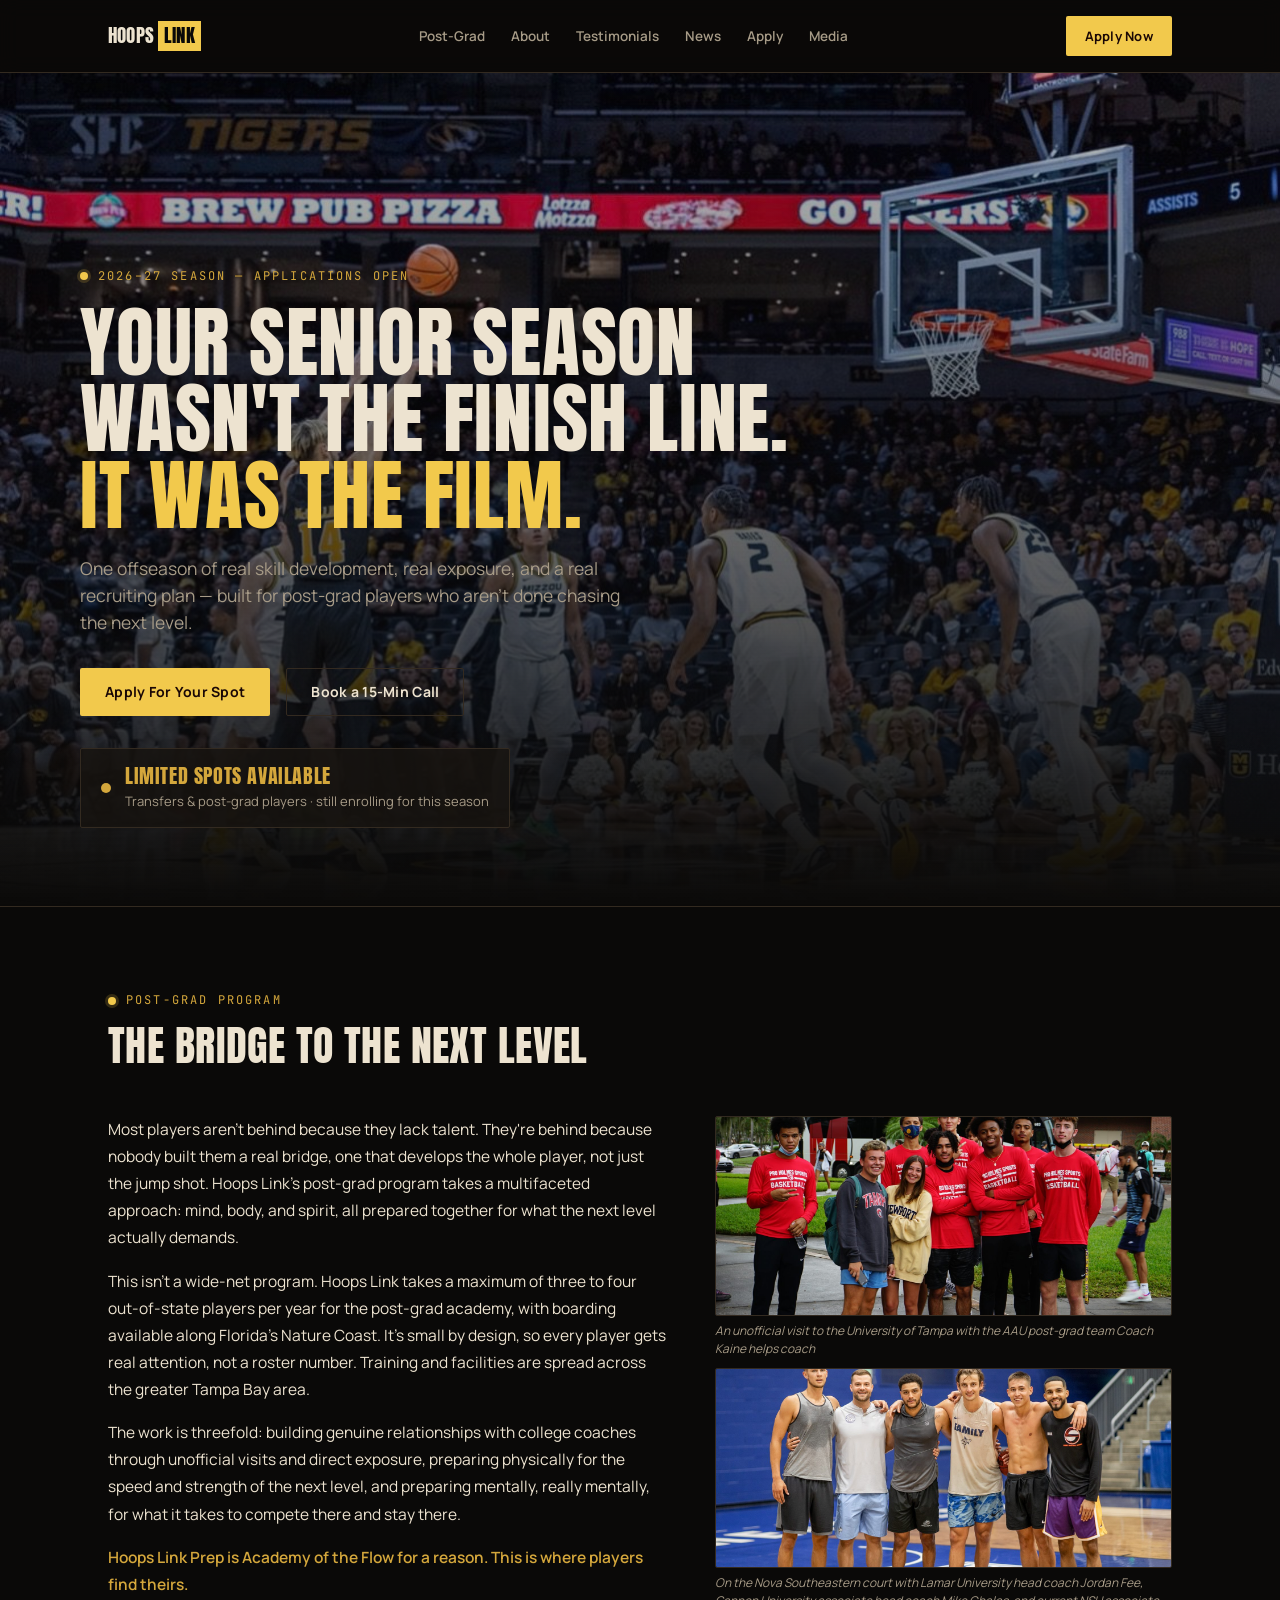
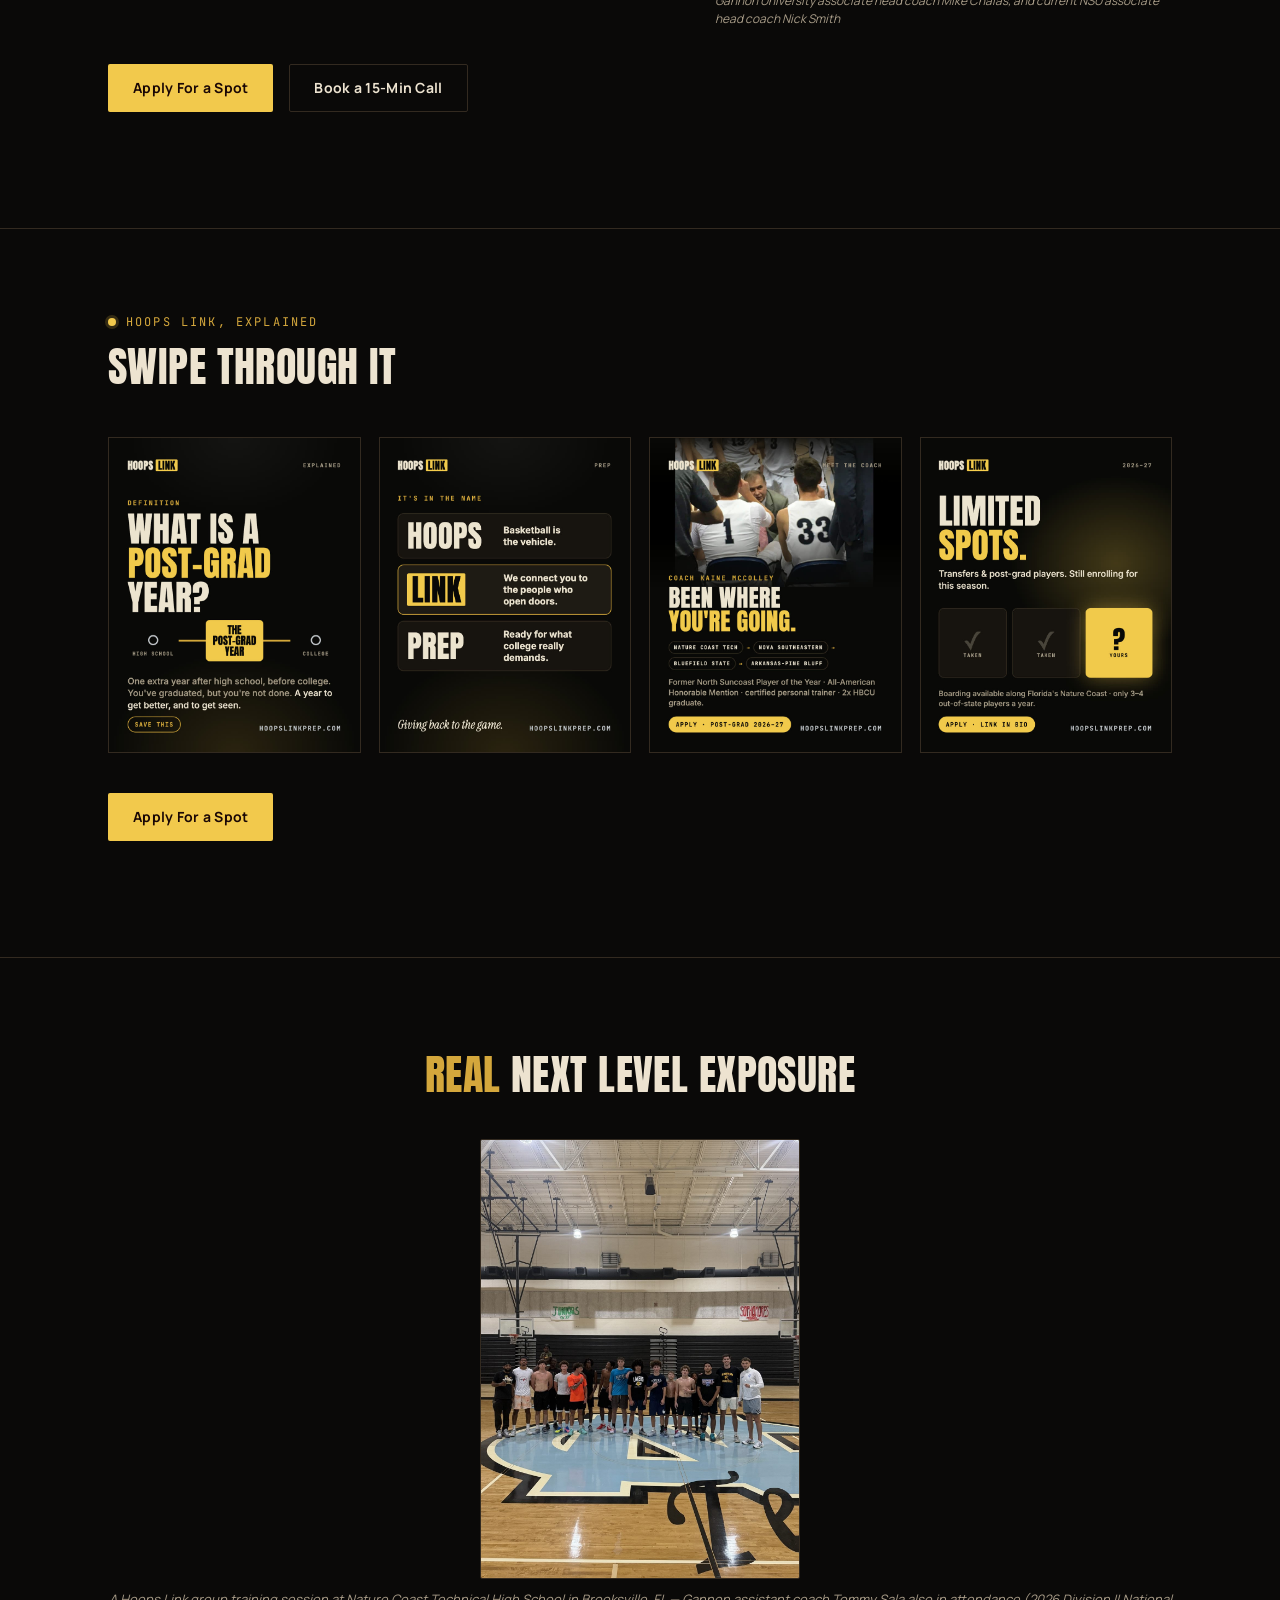
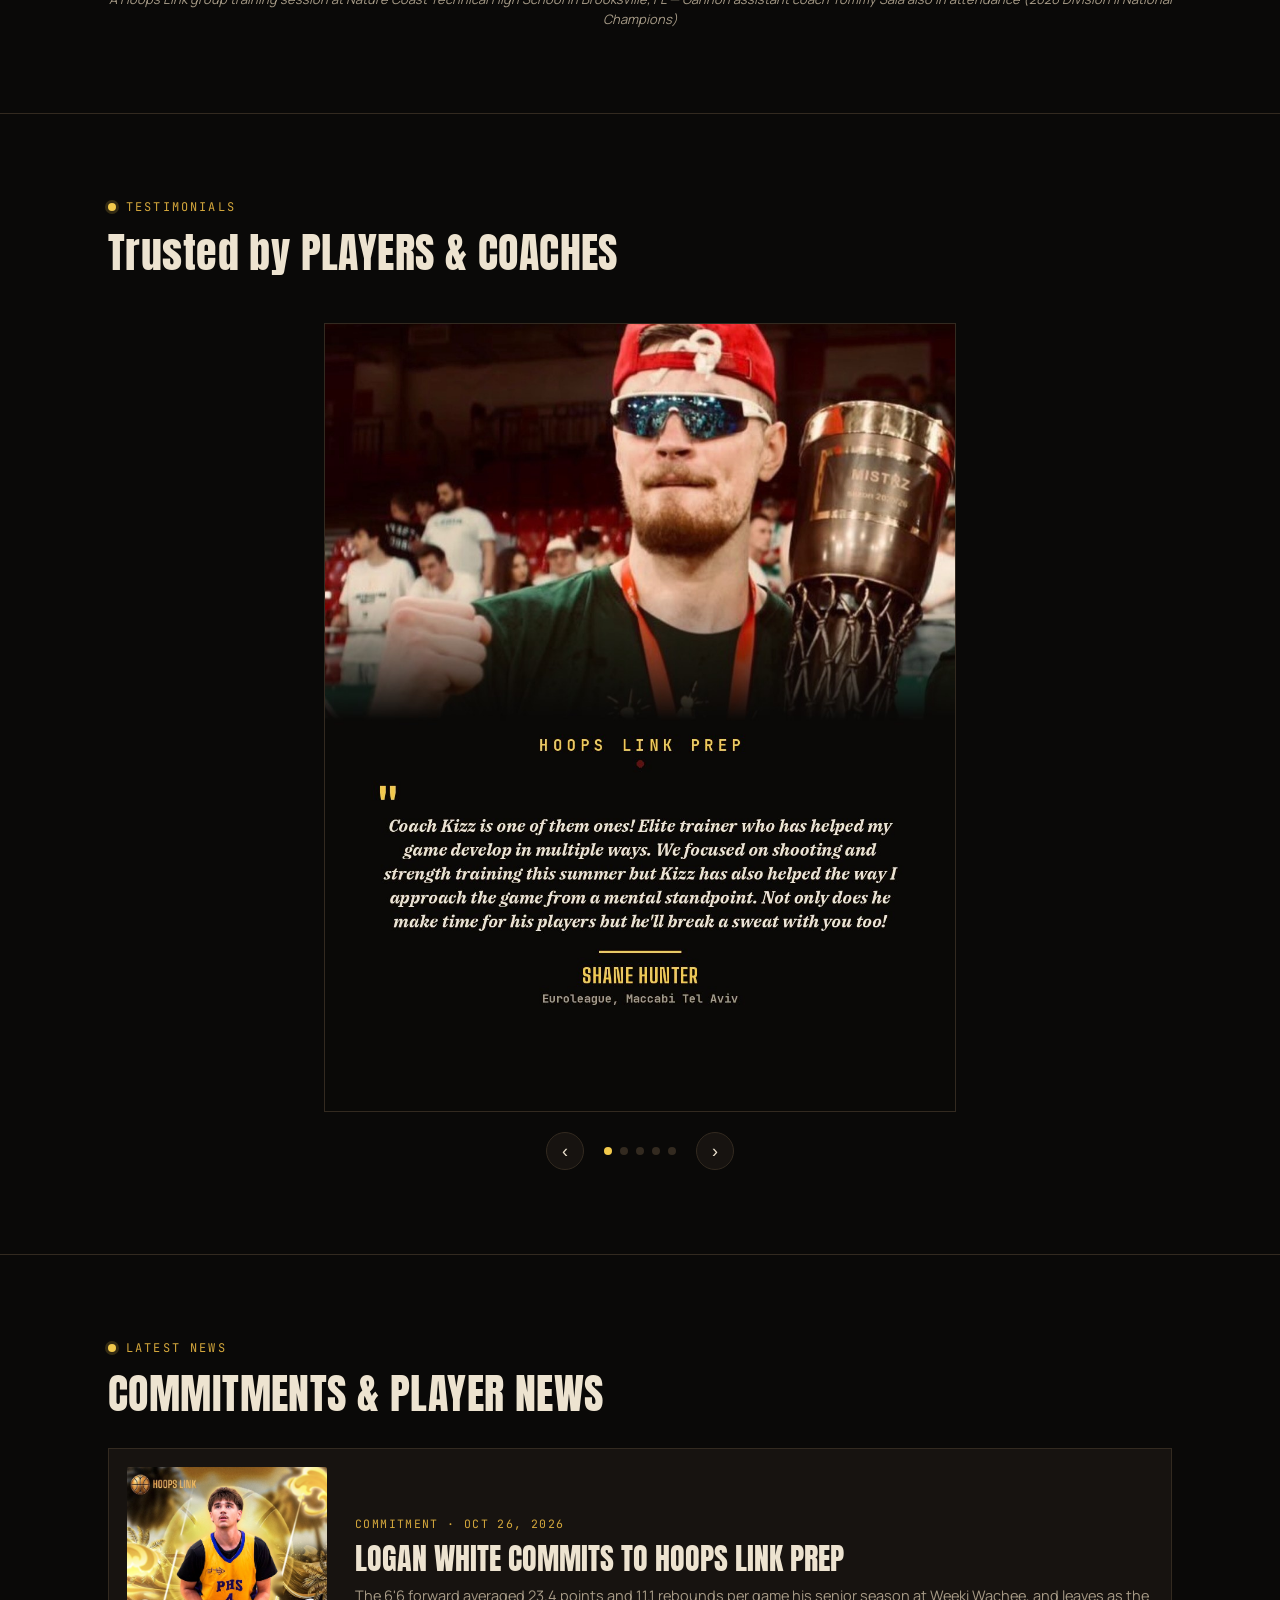
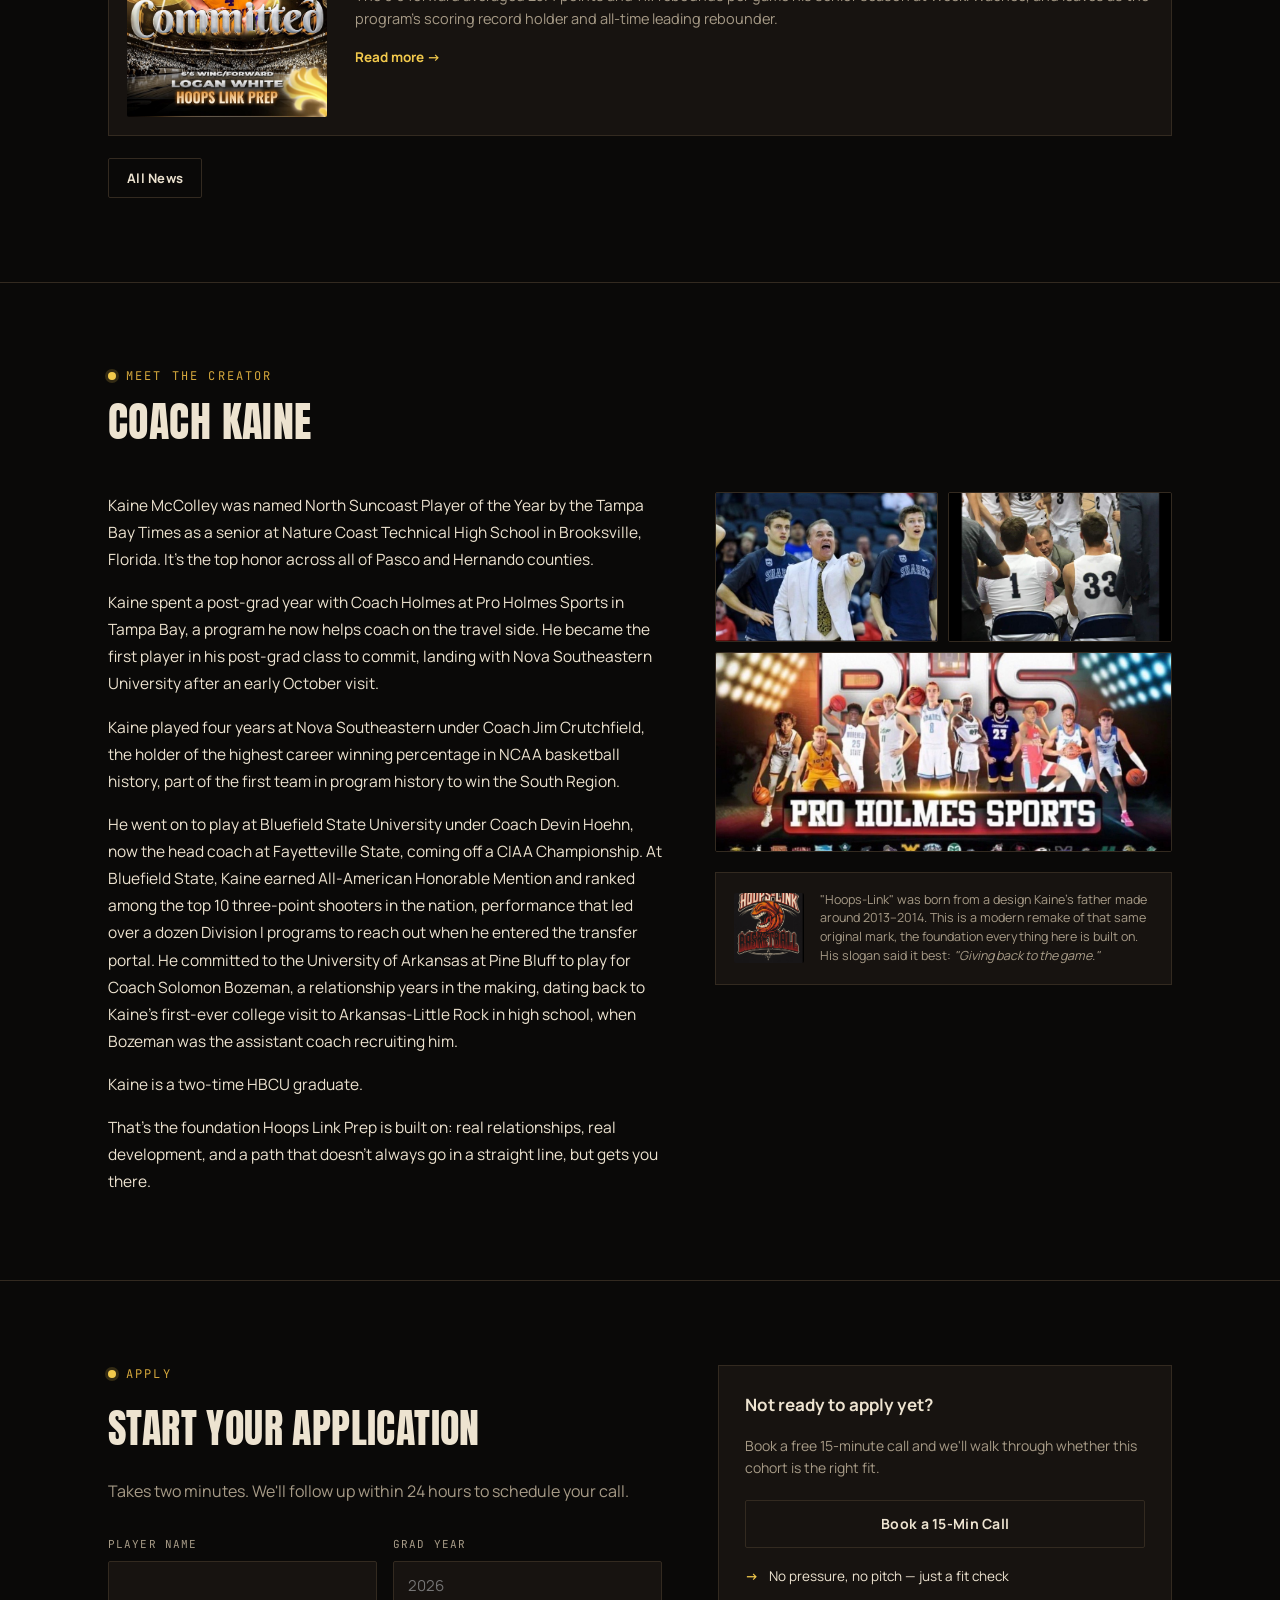
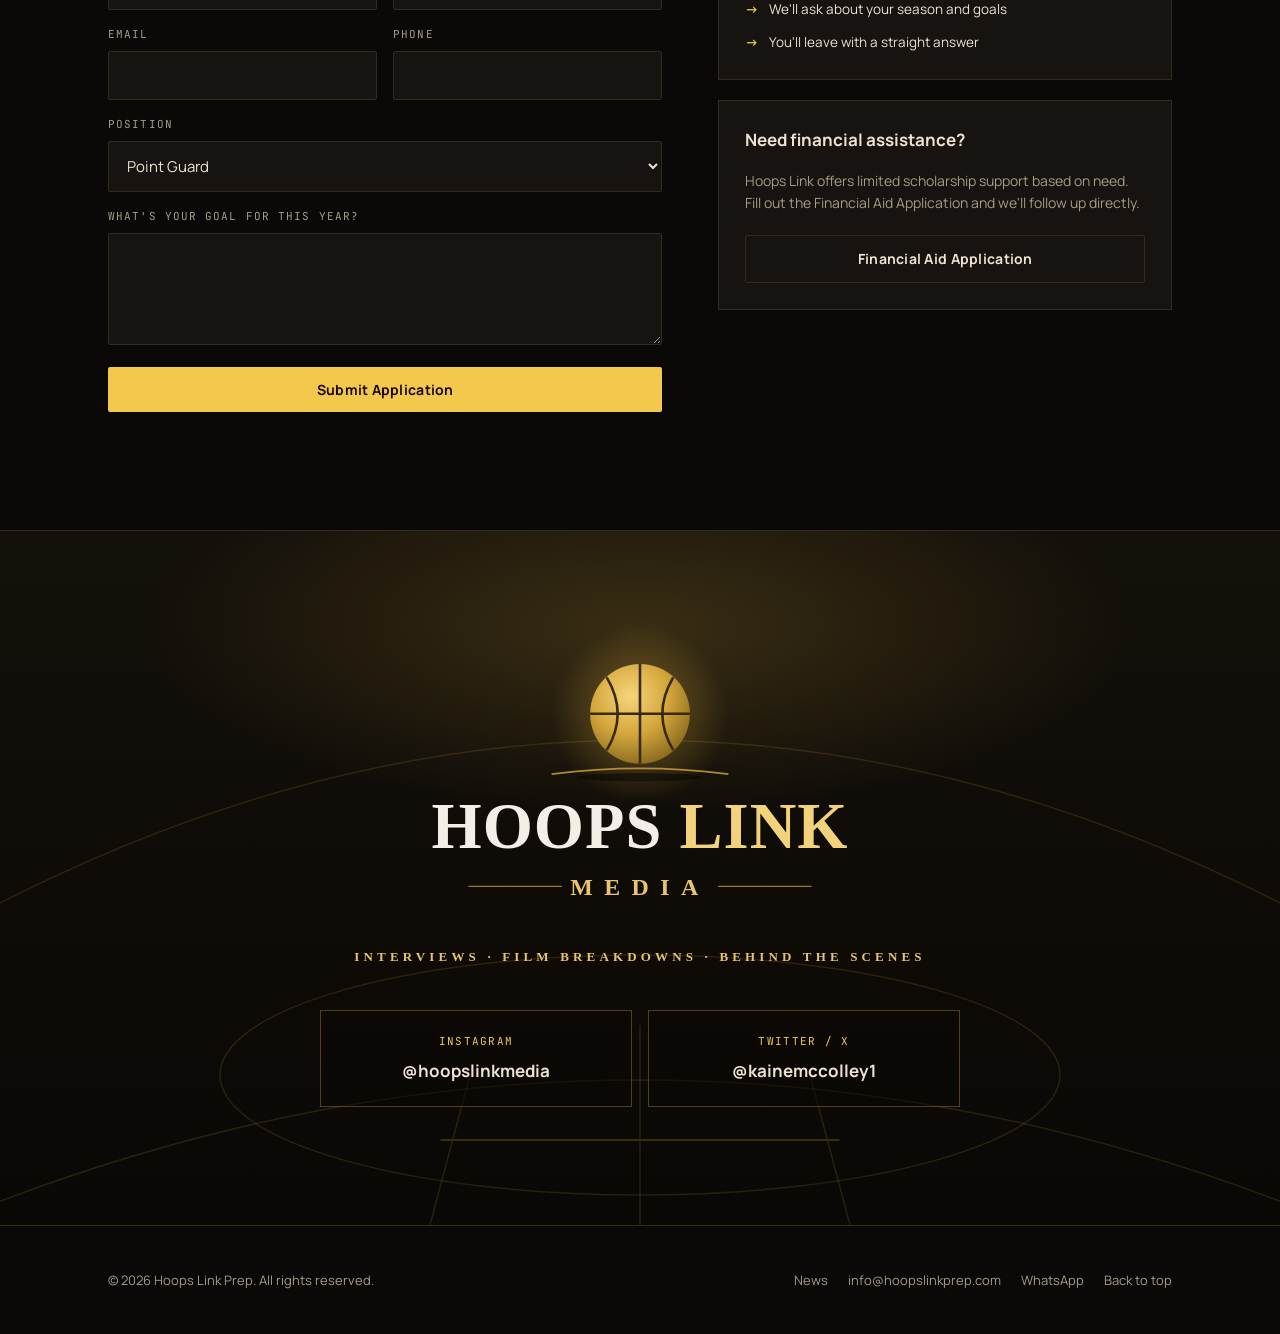
==== commit c8f0535a: "Remove Rey Idowu highlight video slide from testimonials (keep his testimonial card) Co-Authored-By:" ====
--- a/index.html
+++ b/index.html
@@ -441,12 +441,6 @@
                 <img src="images/testimonial-nicksmith1-card.jpg" alt="Coach Nick Smith testimonial">
               </div>
             </div>
-            <div class="testi-slide">
-              <div class="testi-card" style="padding:16px;">
-                <div style="font-family:'JetBrains Mono',monospace;font-size:11px;color:var(--gold);letter-spacing:1px;margin-bottom:10px;text-align:center;">HIGHLIGHT TAPE — HOOPS LINK TRAINING ACADEMY</div>
-                <blockquote class="instagram-media" data-instgrm-permalink="https://www.instagram.com/reel/DXe9tdvjP4l/" data-instgrm-version="14" style="background:#000; border:1px solid var(--line); border-radius:var(--radius); margin:0 auto; width:100%; max-width:400px;"></blockquote>
-              </div>
-            </div>
           </div>
         </div>
         <div class="carousel-controls">
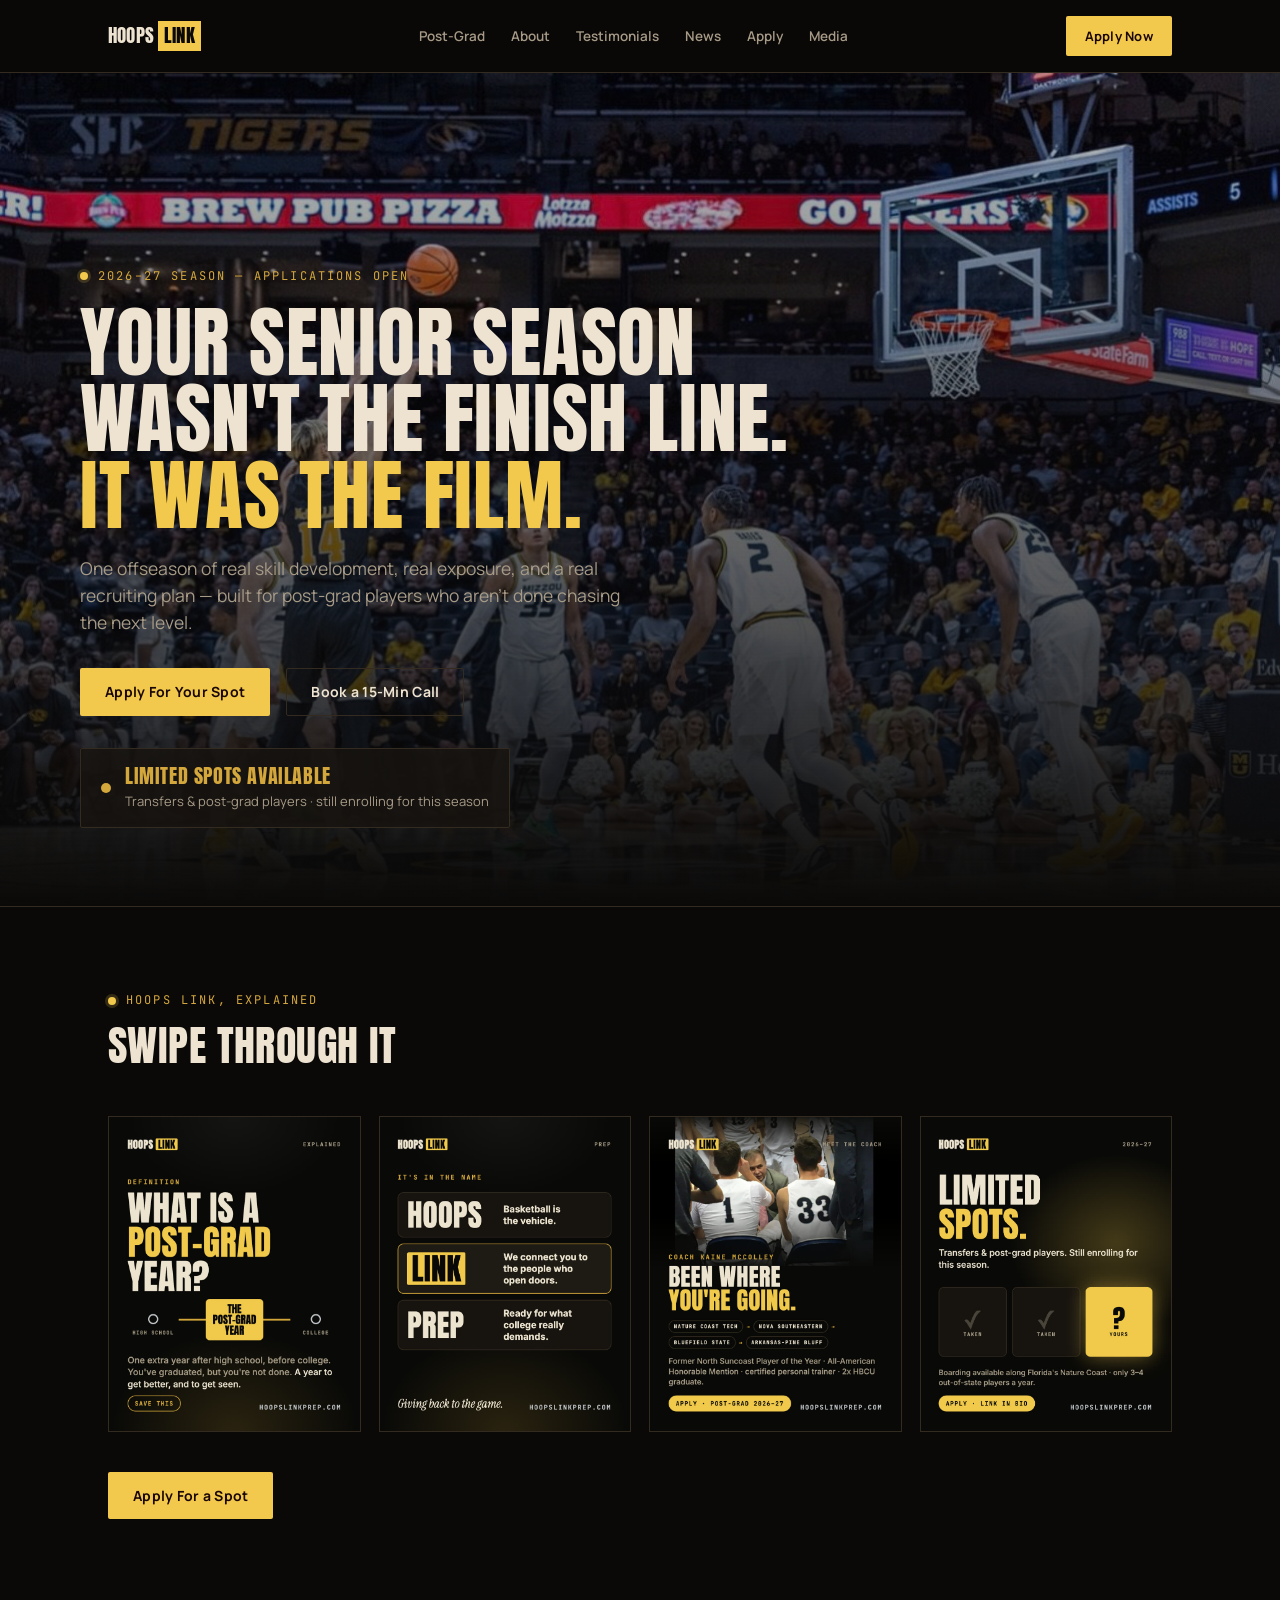
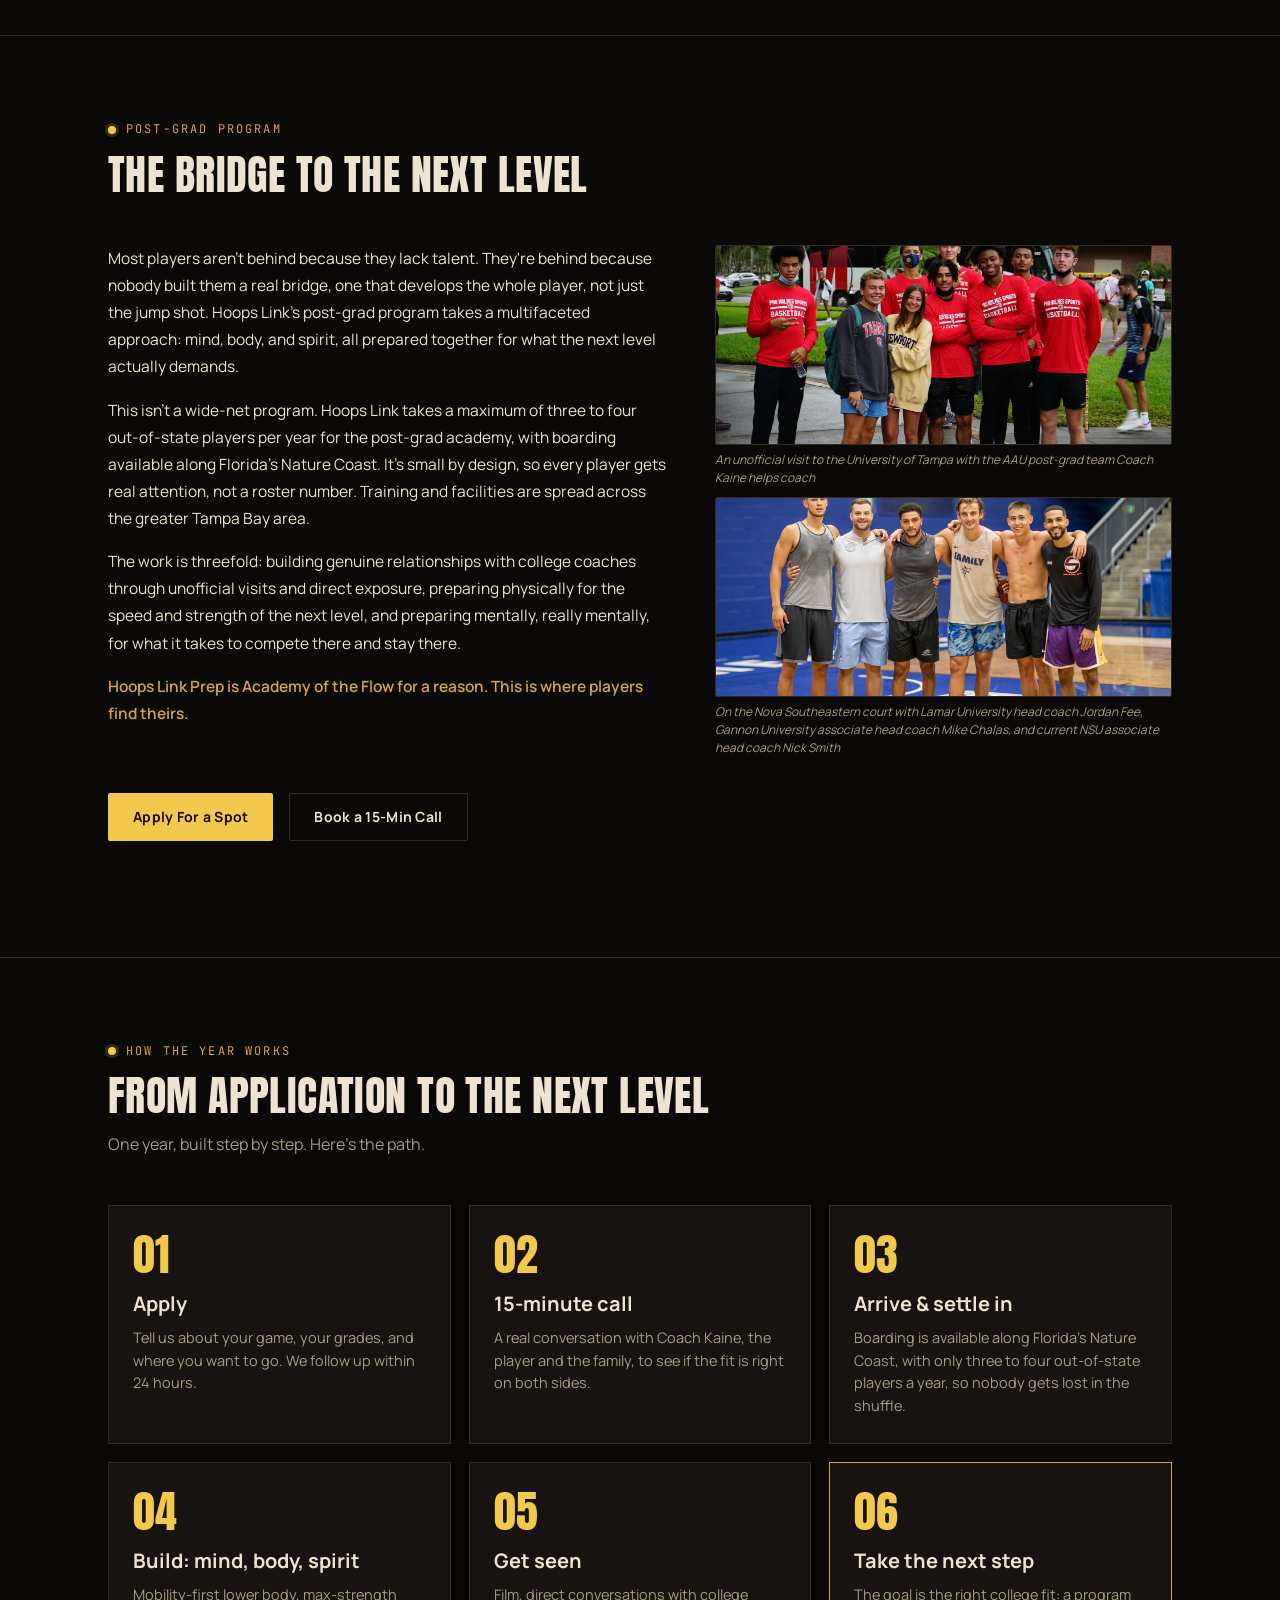
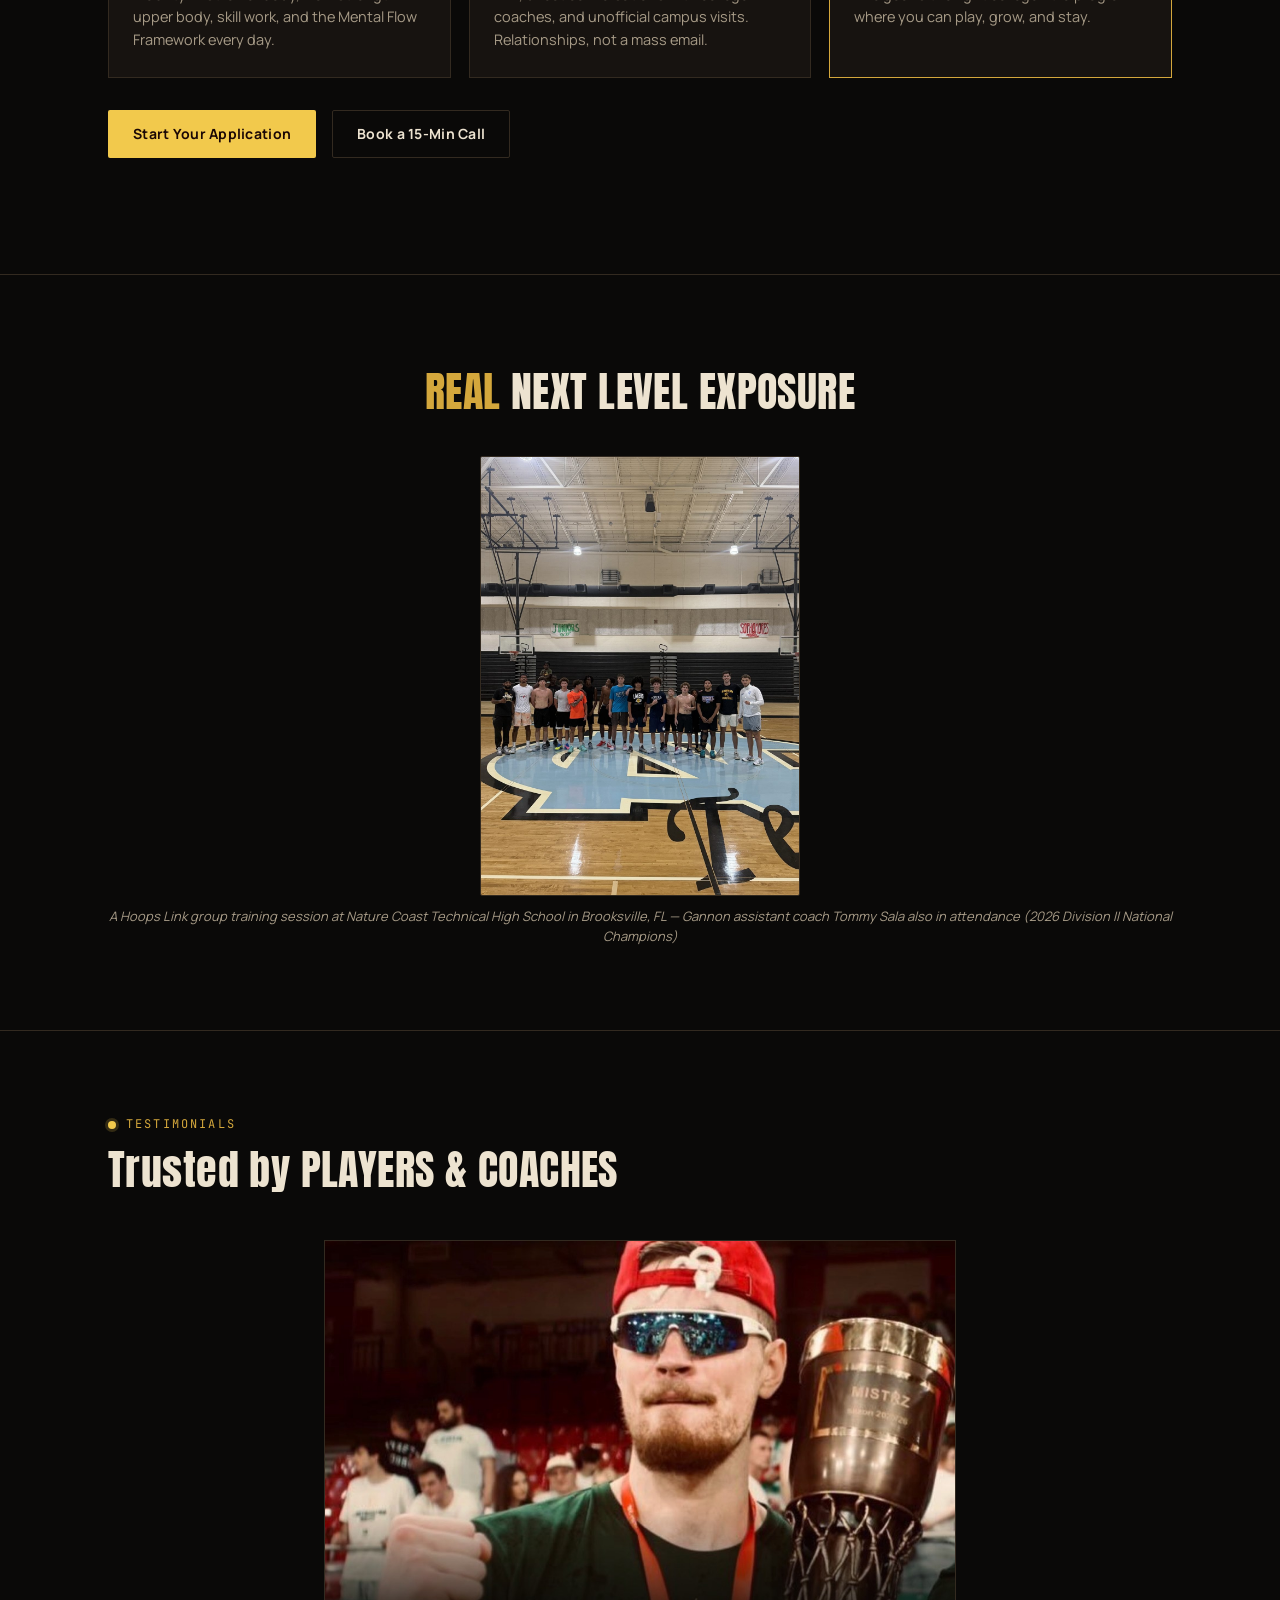
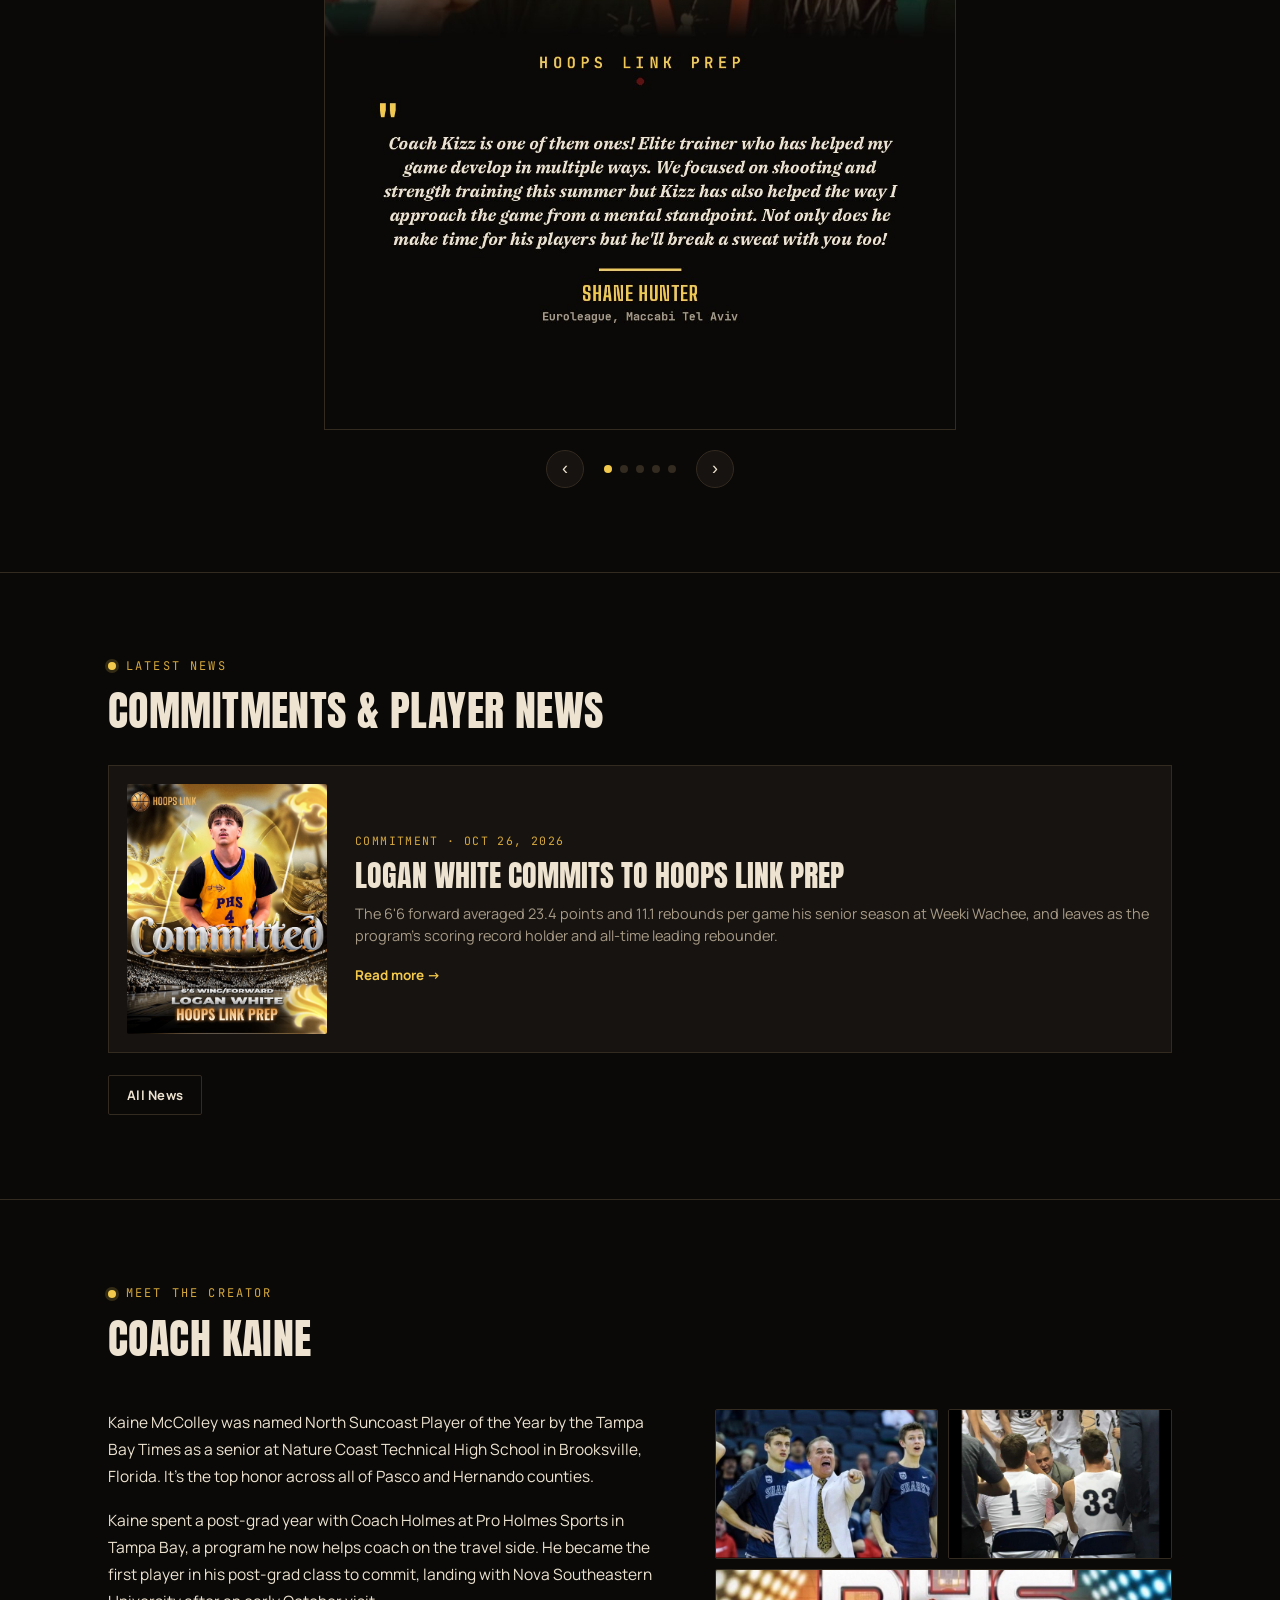
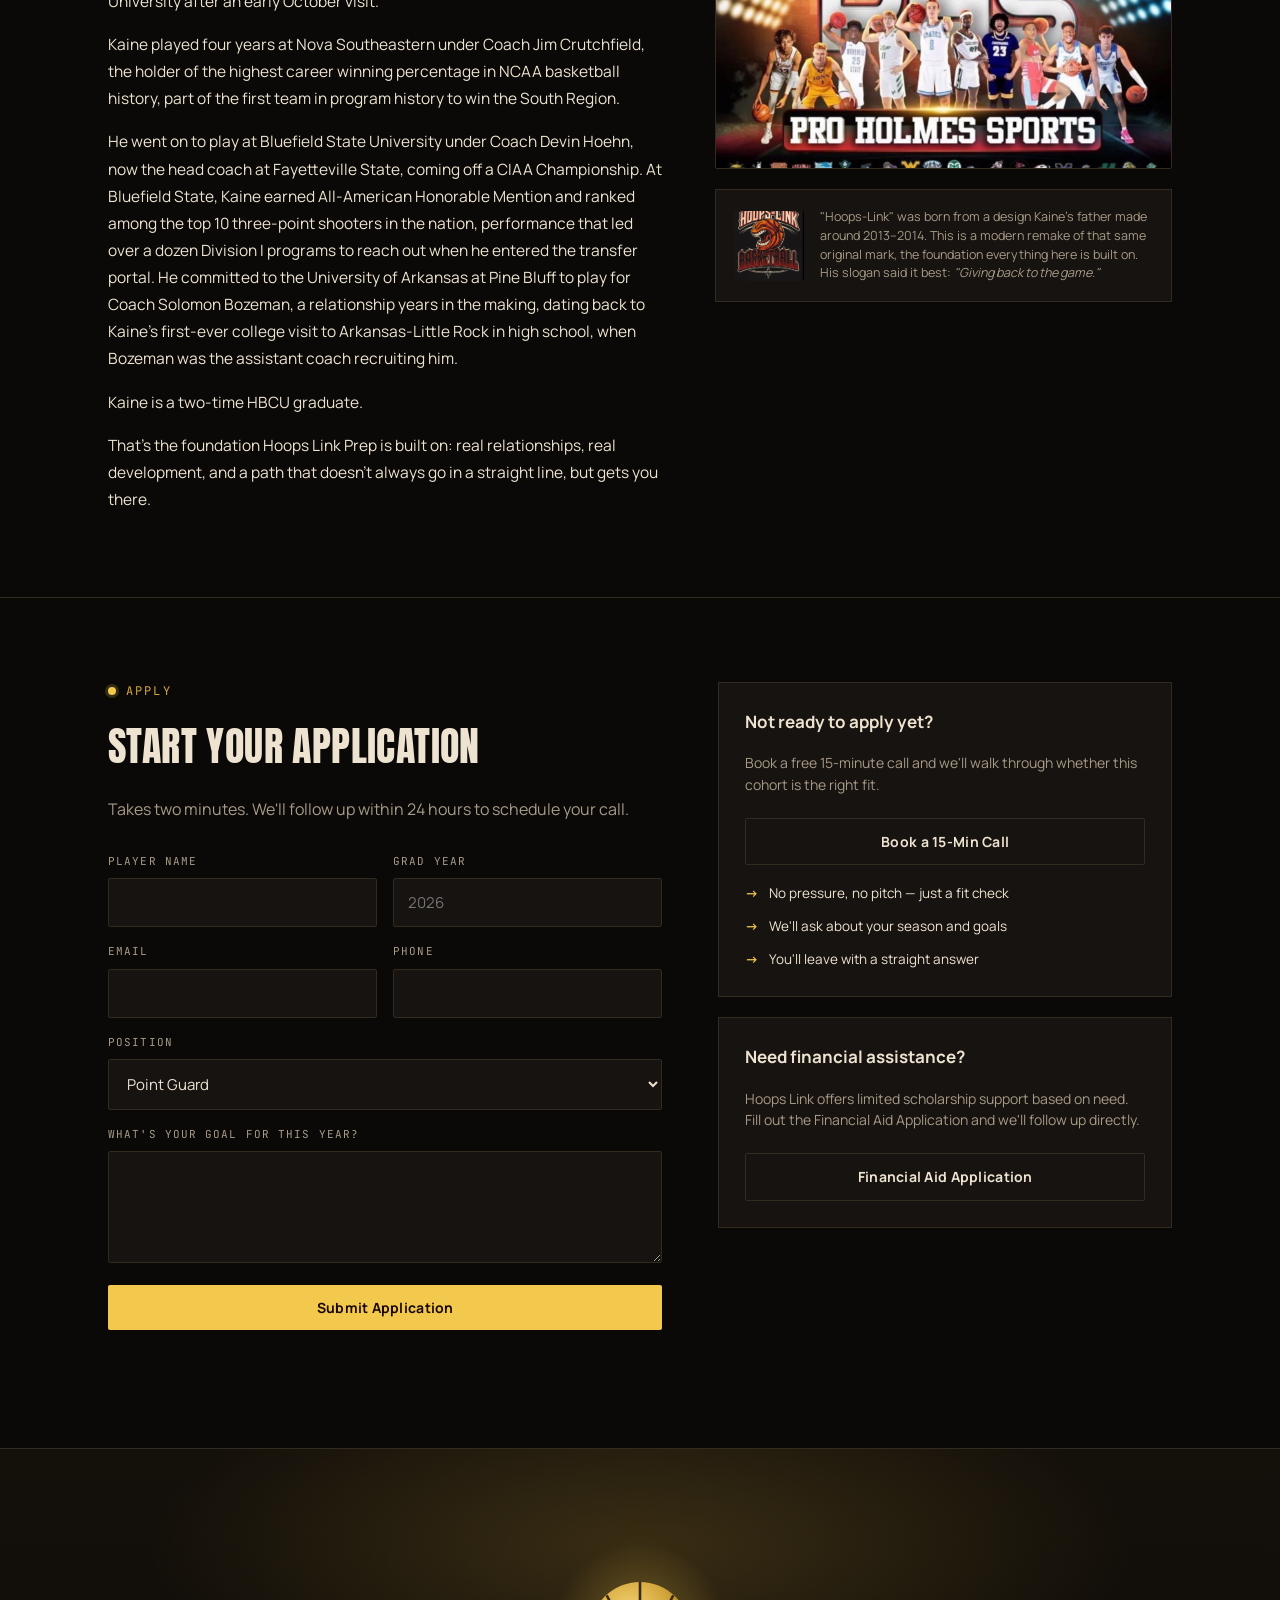
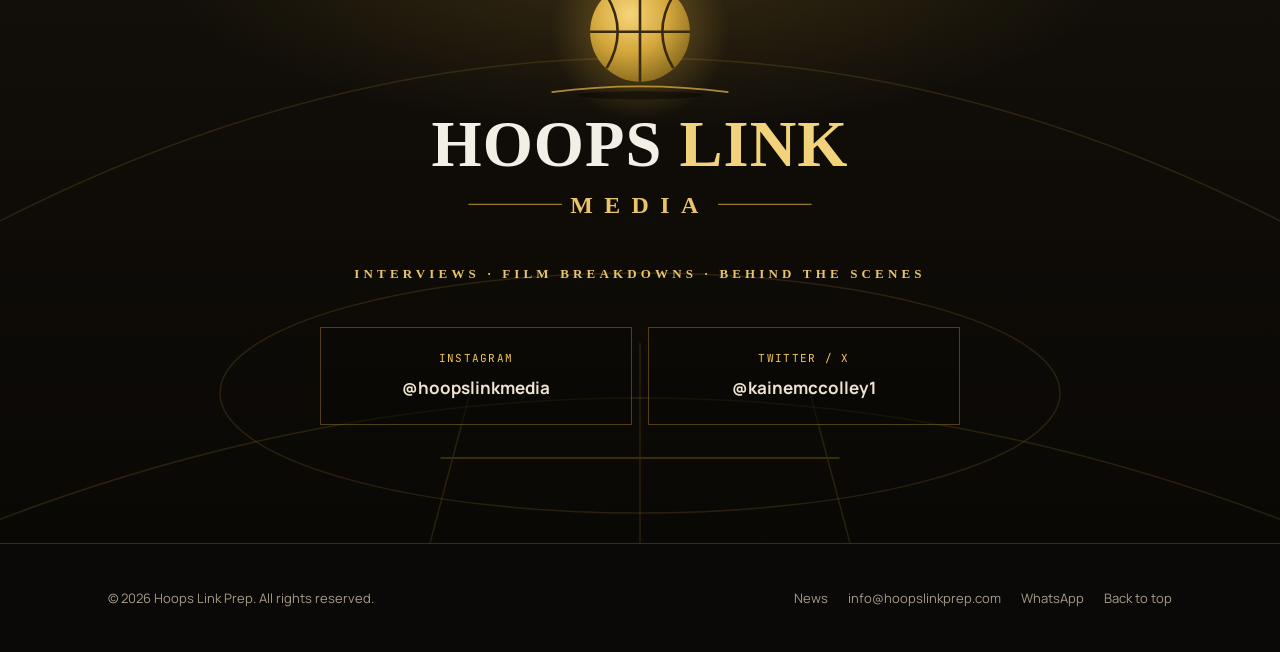
==== commit 960649a3: "Move Explained graphics under the hero; add How the Year Works section Co-Authored-By: Claude Opus 5" ====
--- a/index.html
+++ b/index.html
@@ -139,6 +139,14 @@
 
   section{padding:84px 0;border-bottom:1px solid var(--line);}
   .section-head{max-width:640px;margin-bottom:48px;}
+  .year-steps{list-style:none;padding:0;margin:0;display:grid;grid-template-columns:repeat(3,1fr);gap:18px;counter-reset:step;}
+  .year-steps li{background:var(--bg-elev);border:1px solid var(--line);padding:26px 24px;position:relative;}
+  .year-steps li::before{counter-increment:step;content:counter(step,decimal-leading-zero);display:block;font-family:'Anton',sans-serif;font-size:44px;color:var(--gold-bright);line-height:1;margin-bottom:12px;}
+  .year-steps h3{font-size:20px;margin:0 0 8px;color:var(--cream);}
+  .year-steps p{font-size:14.5px;color:var(--mute);margin:0;line-height:1.55;}
+  .year-steps li.goal{border-color:var(--gold);}
+  @media (max-width:860px){.year-steps{grid-template-columns:1fr 1fr;}}
+  @media (max-width:560px){.year-steps{grid-template-columns:1fr;}}
   .explained-row{display:grid;grid-auto-flow:column;grid-auto-columns:minmax(220px,1fr);gap:18px;overflow-x:auto;scroll-snap-type:x mandatory;padding-bottom:12px;-webkit-overflow-scrolling:touch;}
   .explained-row figure{margin:0;scroll-snap-align:start;}
   .explained-row img{width:100%;aspect-ratio:4/5;object-fit:cover;display:block;border:1px solid var(--line);}
@@ -344,6 +352,26 @@
     </div>
   </section>
 
+  <!-- HOOPS LINK, EXPLAINED (Hoops Link Media graphics; sources in HOOPSLINK/media/graphics/ig-set-01) -->
+  <section id="explained">
+    <div class="wrap">
+      <div class="section-head">
+        <span class="eyebrow">Hoops Link, Explained</span>
+        <h2 class="display">Swipe through it</h2>
+      </div>
+      <div class="explained-row">
+        <figure><img src="images/graphics/02-what-is-post-grad.jpg" loading="lazy" alt="What is a post-grad year? One extra year after high school, before college. You've graduated, but you're not done. A year to get better, and to get seen."></figure>
+        <figure><img src="images/graphics/03-its-in-the-name.jpg" loading="lazy" alt="It's in the name. Hoops: basketball is the vehicle. Link: we connect you to the people who open doors. Prep: ready for what college really demands. Giving back to the game."></figure>
+        <figure><img src="images/graphics/07-meet-coach-kaine.jpg" loading="lazy" alt="Meet the coach: Coach Kaine McColley. Been where you're going. Nature Coast Tech, Nova Southeastern, Bluefield State, Arkansas-Pine Bluff. Former North Suncoast Player of the Year, All-American Honorable Mention, certified personal trainer, 2x HBCU graduate."></figure>
+        <figure><img src="images/graphics/06-limited-spots.jpg" loading="lazy" alt="Limited spots for 2026-27. Transfers and post-grad players, still enrolling for this season. Boarding available along Florida's Nature Coast, only 3 to 4 out-of-state players a year."></figure>
+      </div>
+      <div class="hero-ctas" style="margin-top:28px;">
+        <a href="#apply" class="btn btn-primary">Apply For a Spot</a>
+      </div>
+    </div>
+  </section>
+
+
   <!-- POST-GRAD PROGRAM -->
   <section id="post-grad">
     <div class="wrap">
@@ -378,21 +406,25 @@
     </div>
   </section>
 
-  <!-- HOOPS LINK, EXPLAINED (Hoops Link Media graphics; sources in HOOPSLINK/media/graphics/ig-set-01) -->
-  <section id="explained">
+  <!-- HOW THE YEAR WORKS -->
+  <section id="how-it-works">
     <div class="wrap">
       <div class="section-head">
-        <span class="eyebrow">Hoops Link, Explained</span>
-        <h2 class="display">Swipe through it</h2>
-      </div>
-      <div class="explained-row">
-        <figure><img src="images/graphics/02-what-is-post-grad.jpg" loading="lazy" alt="What is a post-grad year? One extra year after high school, before college. You've graduated, but you're not done. A year to get better, and to get seen."></figure>
-        <figure><img src="images/graphics/03-its-in-the-name.jpg" loading="lazy" alt="It's in the name. Hoops: basketball is the vehicle. Link: we connect you to the people who open doors. Prep: ready for what college really demands. Giving back to the game."></figure>
-        <figure><img src="images/graphics/07-meet-coach-kaine.jpg" loading="lazy" alt="Meet the coach: Coach Kaine McColley. Been where you're going. Nature Coast Tech, Nova Southeastern, Bluefield State, Arkansas-Pine Bluff. Former North Suncoast Player of the Year, All-American Honorable Mention, certified personal trainer, 2x HBCU graduate."></figure>
-        <figure><img src="images/graphics/06-limited-spots.jpg" loading="lazy" alt="Limited spots for 2026-27. Transfers and post-grad players, still enrolling for this season. Boarding available along Florida's Nature Coast, only 3 to 4 out-of-state players a year."></figure>
-      </div>
-      <div class="hero-ctas" style="margin-top:28px;">
-        <a href="#apply" class="btn btn-primary">Apply For a Spot</a>
+        <span class="eyebrow">How the Year Works</span>
+        <h2 class="display">From application to the next level</h2>
+        <p>One year, built step by step. Here's the path.</p>
+      </div>
+      <ol class="year-steps">
+        <li><h3>Apply</h3><p>Tell us about your game, your grades, and where you want to go. We follow up within 24 hours.</p></li>
+        <li><h3>15-minute call</h3><p>A real conversation with Coach Kaine, the player and the family, to see if the fit is right on both sides.</p></li>
+        <li><h3>Arrive &amp; settle in</h3><p>Boarding is available along Florida's Nature Coast, with only three to four out-of-state players a year, so nobody gets lost in the shuffle.</p></li>
+        <li><h3>Build: mind, body, spirit</h3><p>Mobility-first lower body, max-strength upper body, skill work, and the Mental Flow Framework every day.</p></li>
+        <li><h3>Get seen</h3><p>Film, direct conversations with college coaches, and unofficial campus visits. Relationships, not a mass email.</p></li>
+        <li class="goal"><h3>Take the next step</h3><p>The goal is the right college fit: a program where you can play, grow, and stay.</p></li>
+      </ol>
+      <div class="hero-ctas" style="margin-top:32px;">
+        <a href="#apply" class="btn btn-primary">Start Your Application</a>
+        <a href="https://calendly.com/hoopslinkbiz/30min" target="_blank" rel="noopener" class="btn btn-outline">Book a 15-Min Call</a>
       </div>
     </div>
   </section>
